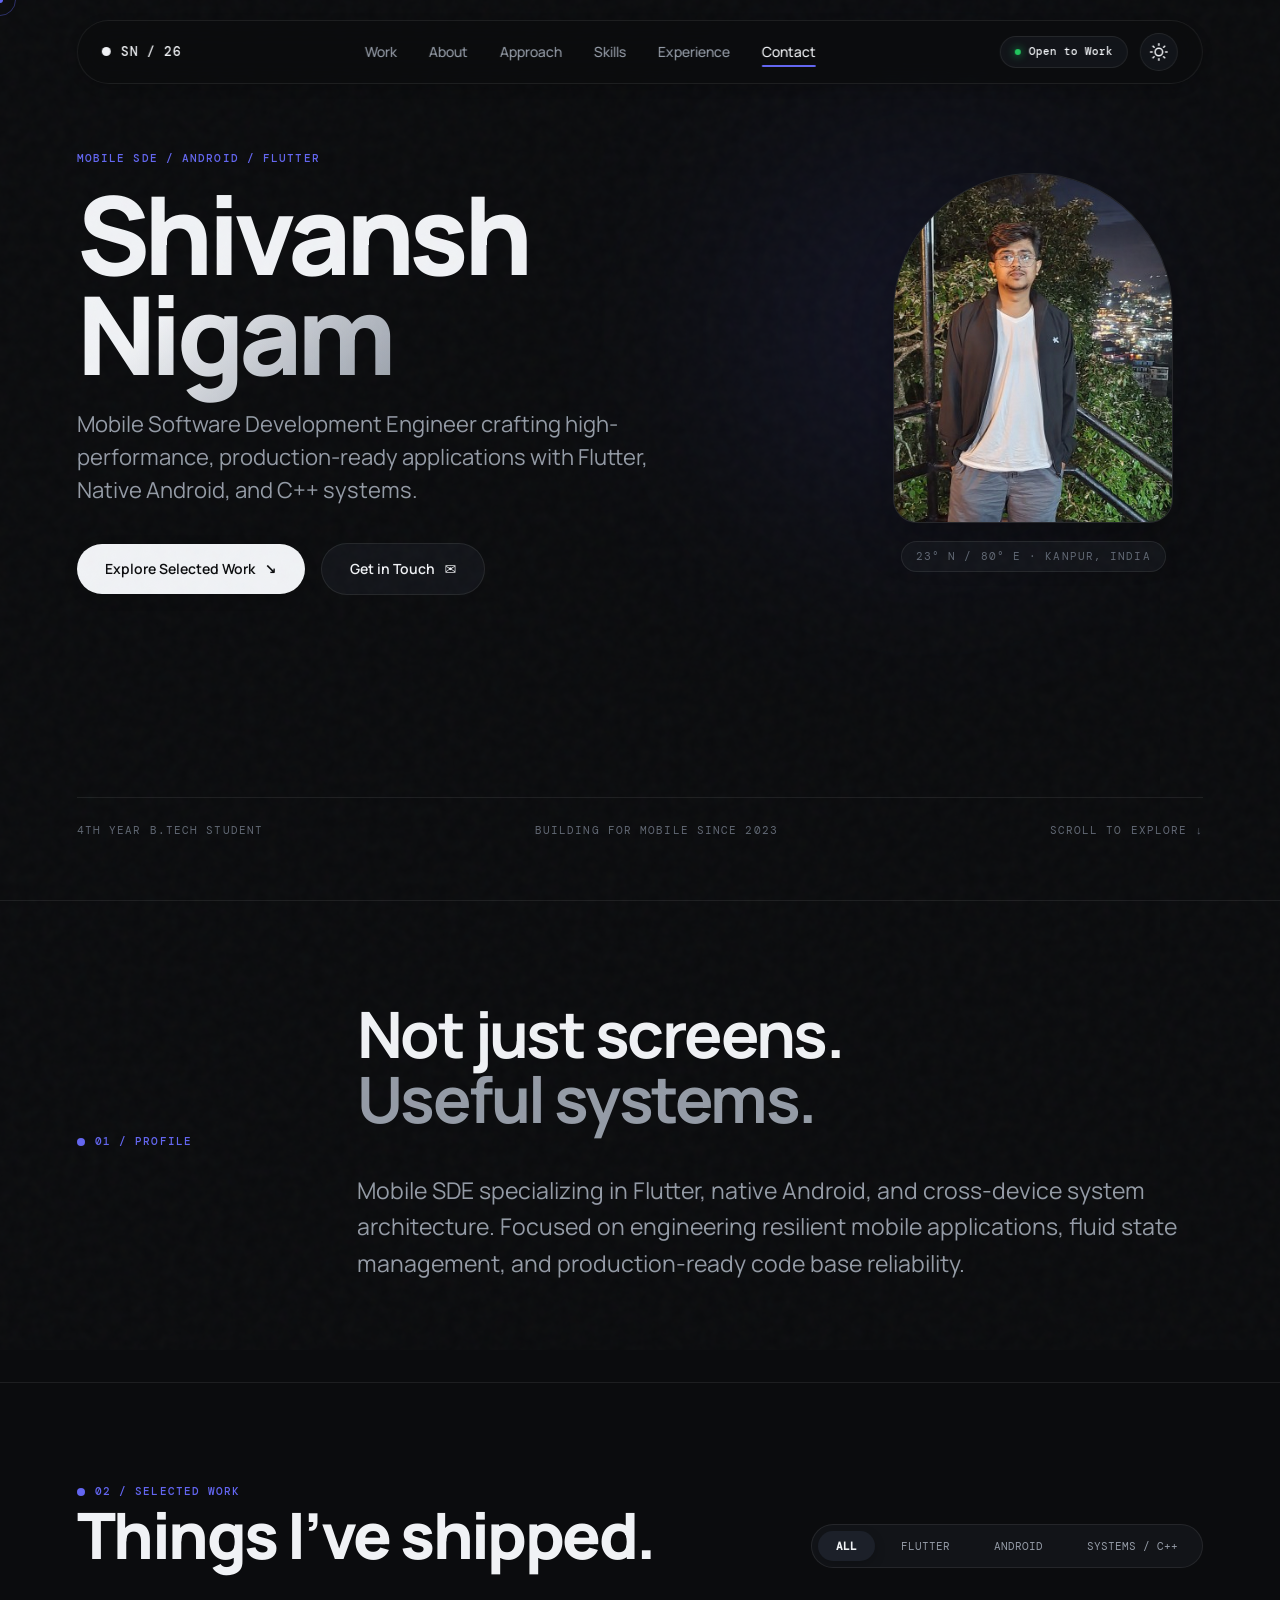
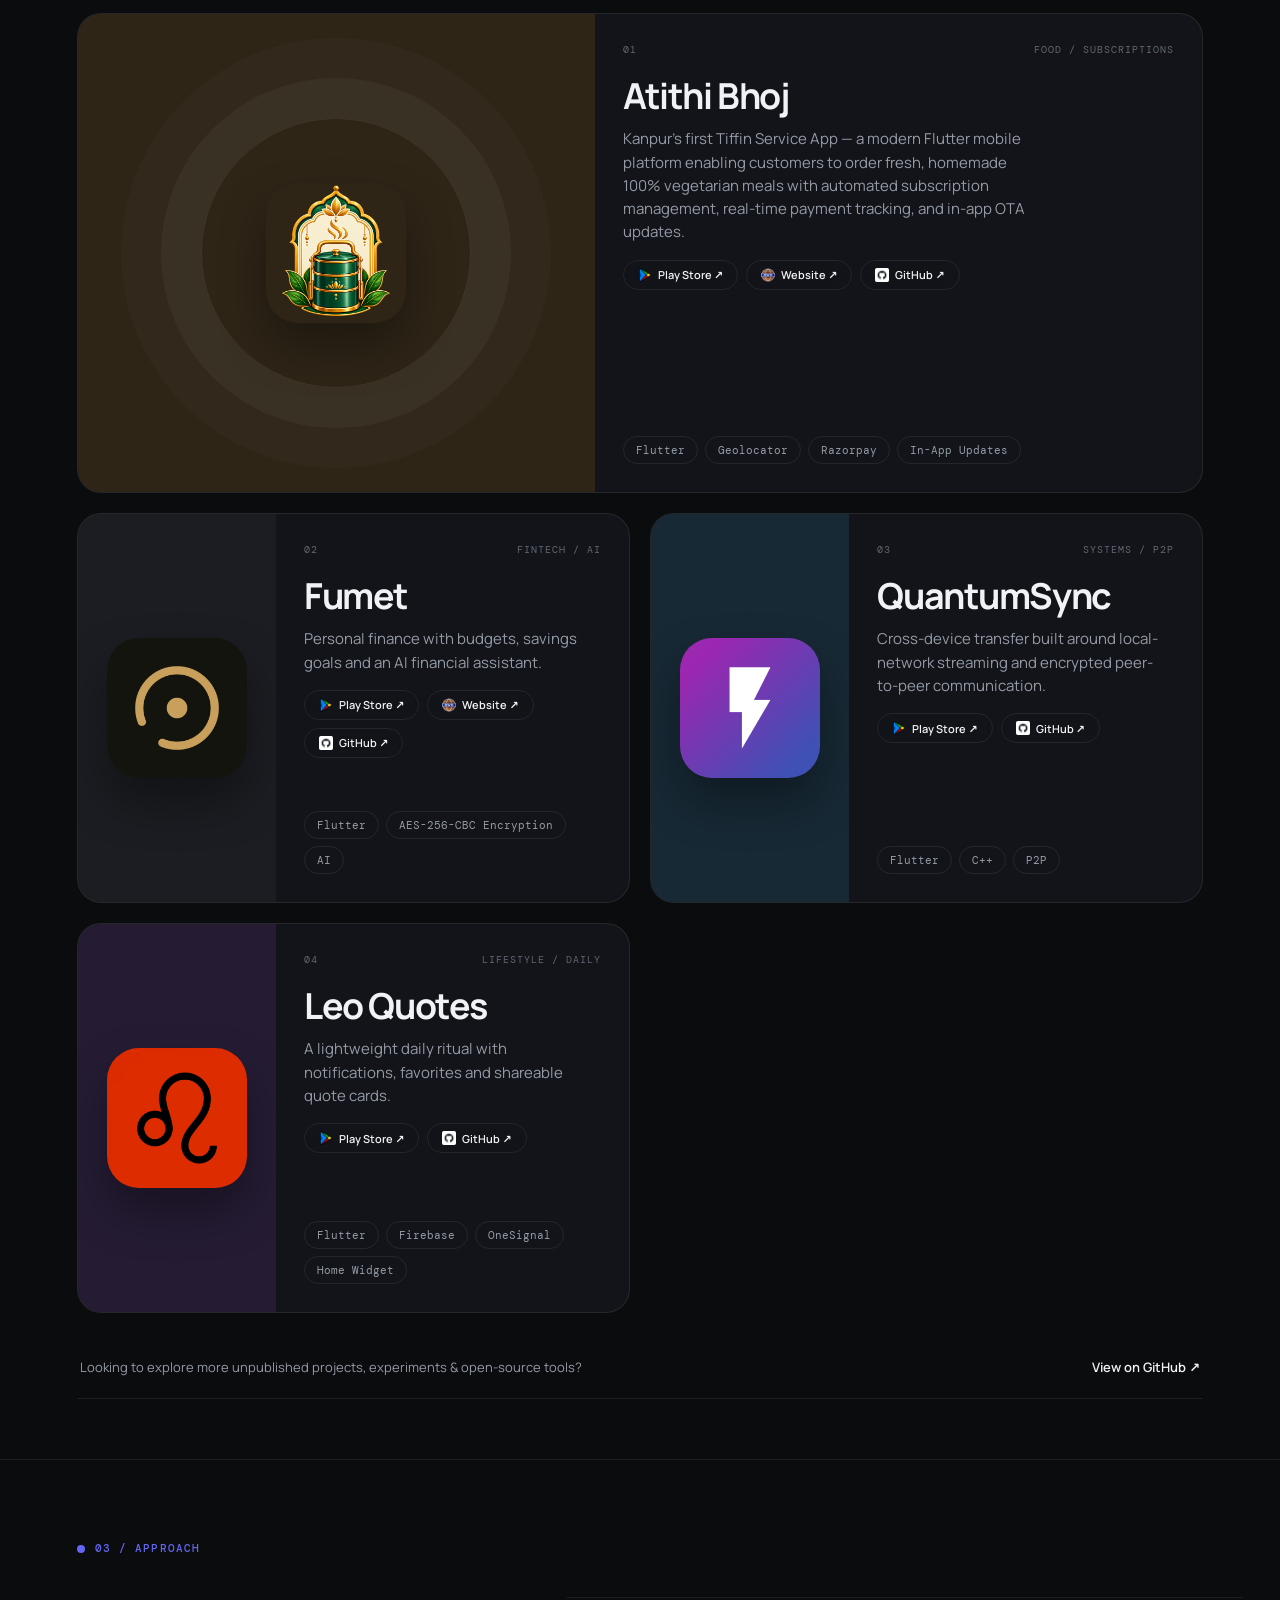
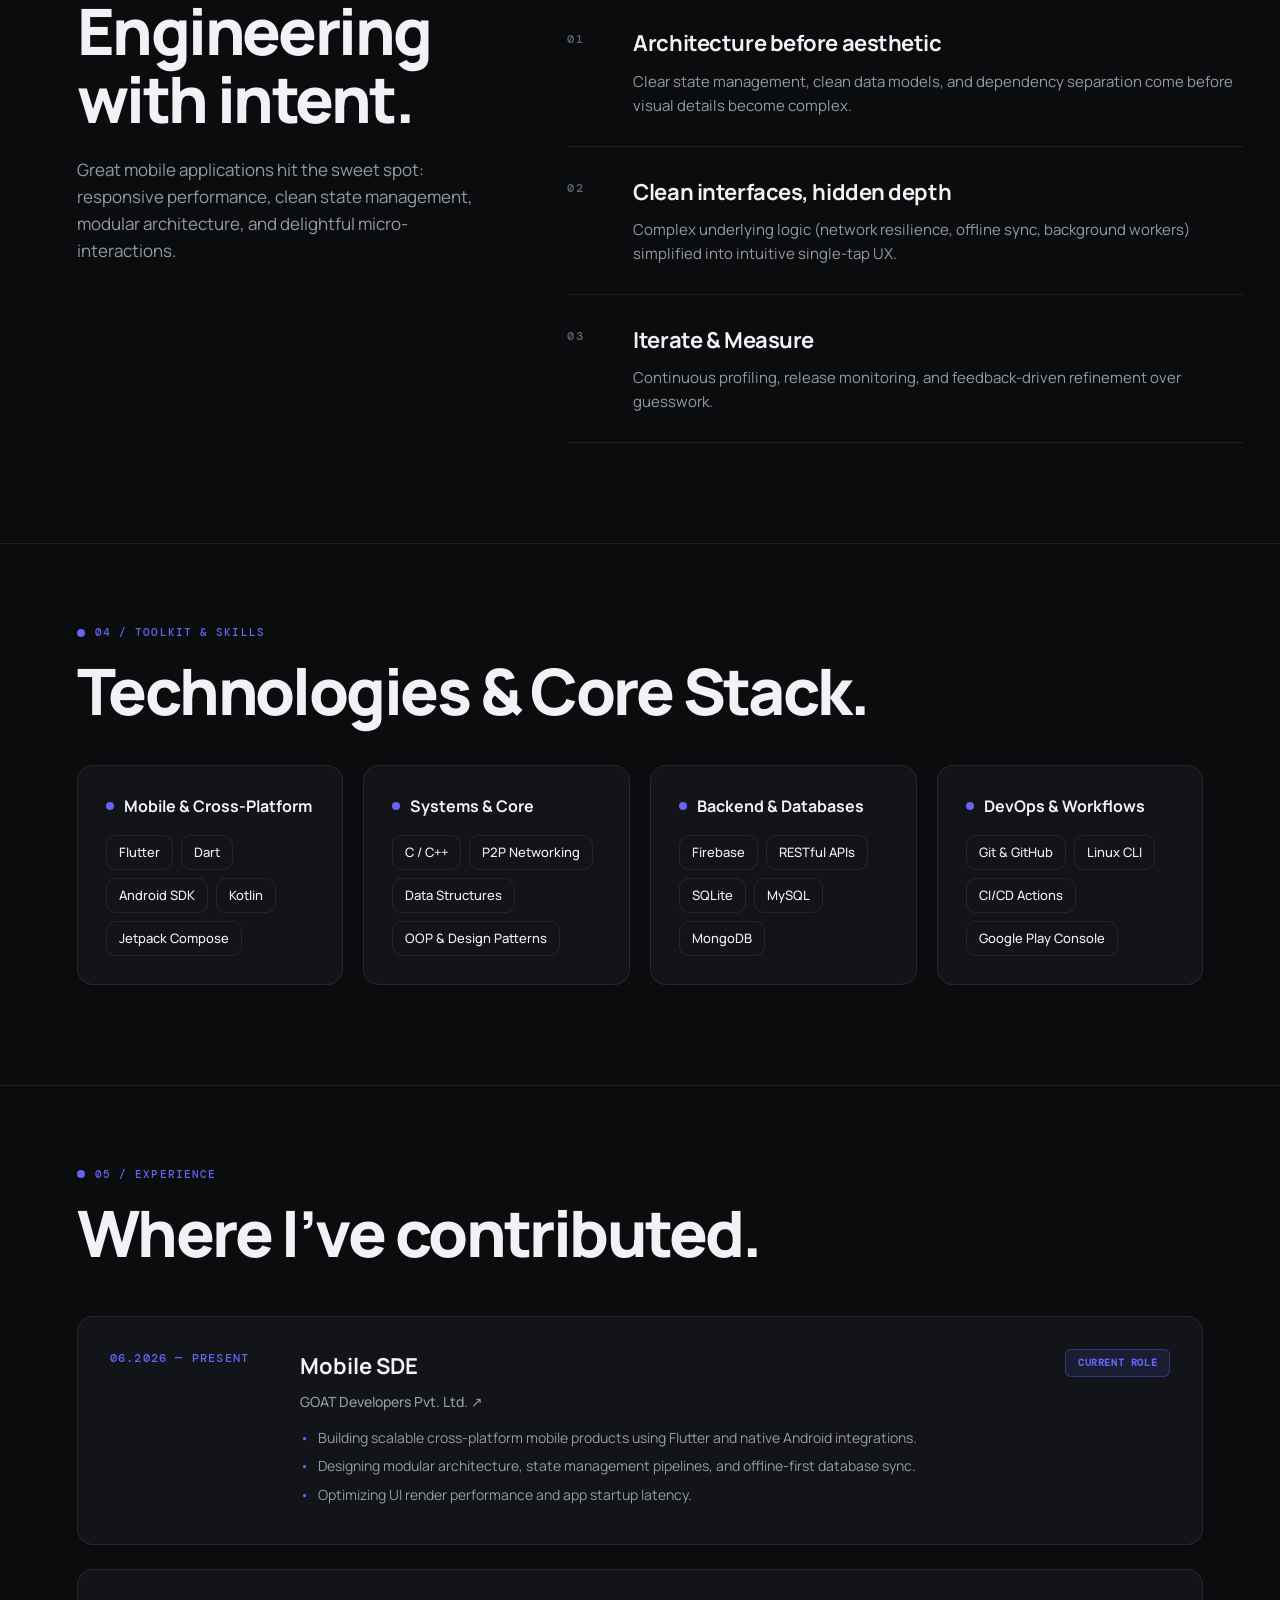
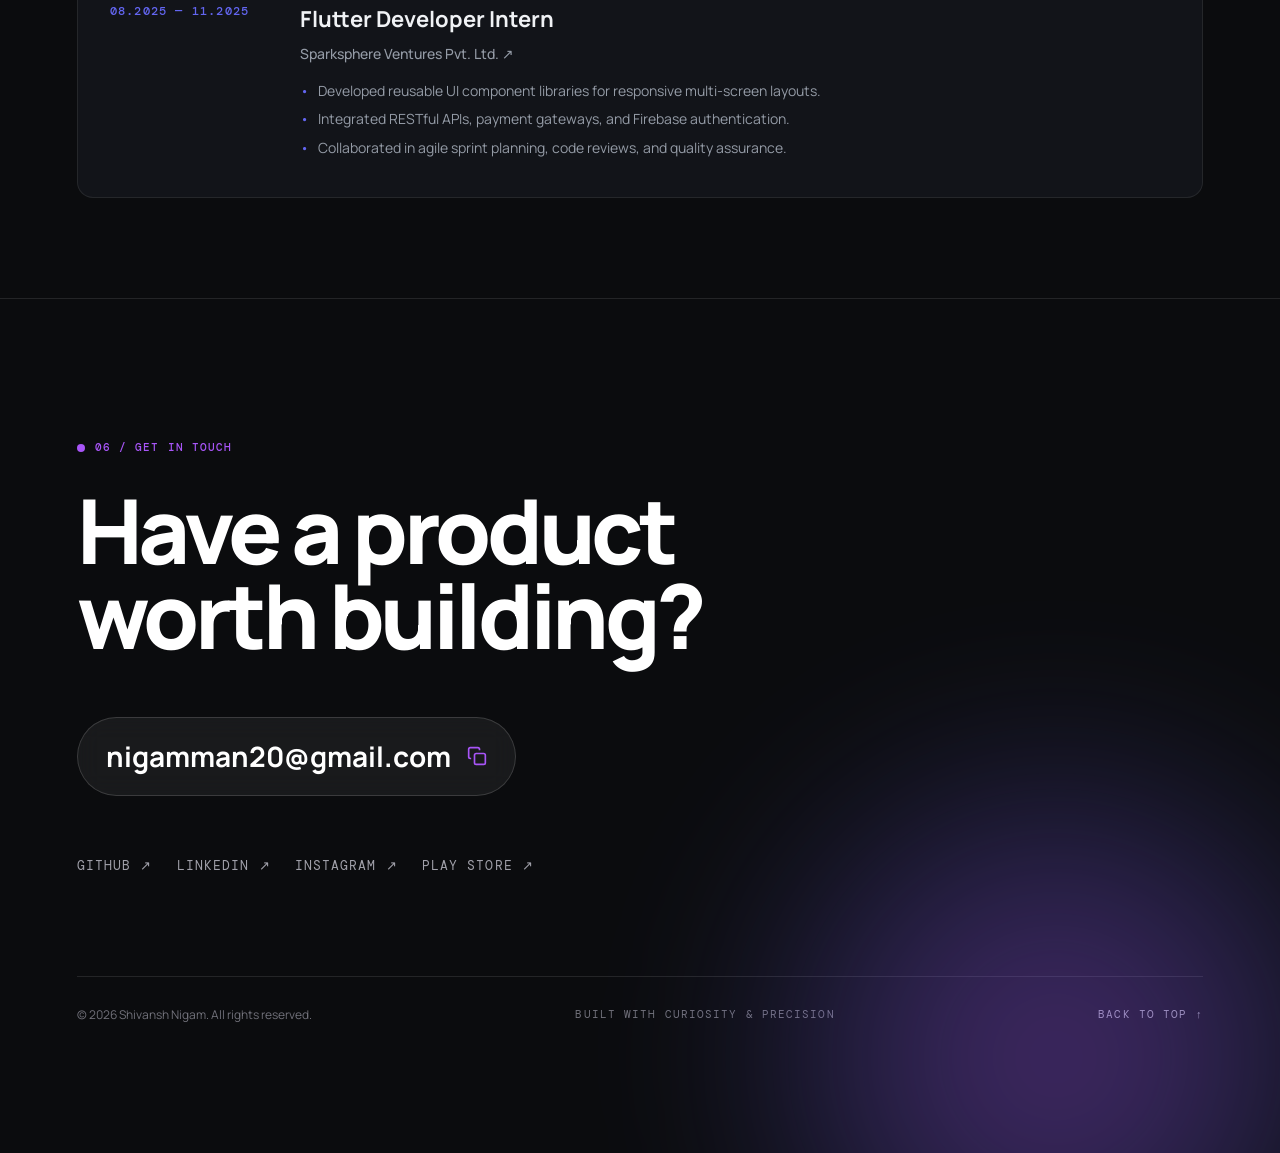
==== index.html @ aae7d338 "Update title format in index.html" ====
<!DOCTYPE html>
<html lang="en" data-theme="dark">

<head>
  <meta charset="utf-8" />
  <meta name="viewport" content="width=device-width, initial-scale=1" />
  <meta name="description"
    content="Shivansh Nigam — Mobile SDE & Android/Flutter Developer building scalable mobile products." />
  <meta name="theme-color" content="#0b0c0e" />
  <title>Shivansh Nigam - Mobile SDE</title>

  <!-- Google Fonts -->
  <link rel="preconnect" href="https://fonts.googleapis.com">
  <link rel="preconnect" href="https://fonts.gstatic.com" crossorigin>
  <link
    href="https://fonts.googleapis.com/css2?family=DM+Mono:wght@400;500&family=Manrope:wght@400;500;600;700;800&display=swap"
    rel="stylesheet">

  <!-- Favicon -->
  <link rel="icon" type="image/png" href="assets/icons/nigamman_icon_512.png" />
  <link rel="apple-touch-icon" href="assets/icons/nigamman_icon_512.png" />

  <link rel="stylesheet" href="styles.css" />
</head>

<body>
  <!-- Ambient background grain & glow -->
  <div class="grain"></div>
  <div class="ambient-glow ambient-hero"></div>

  <!-- Top Scroll Progress -->
  <div class="scroll-line" id="scrollLine"><span></span></div>

  <!-- Header & Navigation -->
  <header class="nav-header">
    <a class="mark" href="#top" aria-label="Shivansh Nigam Home">
      <span class="mark-dot"></span>
      <span>SN / 26</span>
    </a>

    <nav class="desktop-nav" aria-label="Primary Navigation">
      <a href="#work">Work</a>
      <a href="#about">About</a>
      <a href="#approach">Approach</a>
      <a href="#skills">Skills</a>
      <a href="#experience">Experience</a>
      <a href="#contact">Contact</a>
    </nav>

    <div class="nav-actions">
      <a class="availability" href="mailto:nigamman20@gmail.com?subject=Job%20Opportunity%20Inquiry">
        <span class="availability-dot"></span> Open to Work
      </a>

      <!-- Theme Switcher -->
      <button class="theme-toggle" id="themeToggle" aria-label="Toggle dark/light theme" title="Toggle theme">
        <svg class="sun-icon" viewBox="0 0 24 24">
          <circle cx="12" cy="12" r="5"></circle>
          <line x1="12" y1="1" x2="12" y2="3"></line>
          <line x1="12" y1="21" x2="12" y2="23"></line>
          <line x1="4.22" y1="4.22" x2="5.64" y2="5.64"></line>
          <line x1="18.36" y1="18.36" x2="19.78" y2="19.78"></line>
          <line x1="1" y1="12" x2="3" y2="12"></line>
          <line x1="21" y1="12" x2="23" y2="12"></line>
          <line x1="4.22" y1="19.78" x2="5.64" y2="18.36"></line>
          <line x1="18.36" y1="5.64" x2="19.78" y2="4.22"></line>
        </svg>
      </button>

      <!-- Mobile Hamburger Button -->
      <button class="menu-btn" id="menuBtn" aria-label="Toggle navigation menu" aria-expanded="false">
        <span></span>
        <span></span>
      </button>
    </div>
  </header>

  <!-- Mobile Overlay Menu -->
  <div class="mobile-menu" id="mobileMenu">
    <a href="#work">Work</a>
    <a href="#about">About</a>
    <a href="#approach">Approach</a>
    <a href="#skills">Skills</a>
    <a href="#experience">Experience</a>
    <a href="#contact">Contact</a>
  </div>

  <main id="top">
    <!-- Hero Section -->
    <section class="hero section-pad">
      <div class="hero-grid">
        <div class="hero-content reveal">
          <div class="hero-meta mono">MOBILE SDE / ANDROID / FLUTTER</div>
          <div class="hero-title">
            <h1>Shivansh<br><span class="gradient-text">Nigam</span></h1>
          </div>
          <p class="hero-sub">Mobile Software Development Engineer crafting high-performance, production-ready
            applications with Flutter, Native Android, and C++ systems.</p>

          <div class="hero-actions">
            <a href="#work" class="btn btn-primary">
              Explore Selected Work <span>↘</span>
            </a>
            <a href="#contact" class="btn btn-secondary">
              Get in Touch <span>✉</span>
            </a>
          </div>
        </div>

        <div class="hero-portrait-wrapper reveal">
          <div class="portrait-card">
            <img src="assets/profile.jpg" alt="Shivansh Nigam" />
          </div>
          <div class="portrait-location mono">23° N / 80° E · KANPUR, INDIA</div>
        </div>
      </div>

      <div class="hero-footer mono reveal">
        <span>4TH YEAR B.TECH STUDENT</span>
        <span>BUILDING FOR MOBILE SINCE 2023</span>
        <span>SCROLL TO EXPLORE ↓</span>
      </div>
    </section>

    <!-- Profile / About Section -->
    <section class="statement section-pad reveal" id="about">
      <div class="statement-grid">
        <div class="section-label mono">01 / PROFILE</div>
        <div>
          <h2 class="giant-text">Not just screens.<br><span>Useful systems.</span></h2>
          <p class="statement-body">Mobile SDE specializing in Flutter, native Android, and cross-device system
            architecture. Focused on engineering resilient mobile applications, fluid state management, and
            production-ready code base reliability.</p>
        </div>
      </div>
    </section>

    <!-- Selected Work Section -->
    <section class="work section-pad" id="work">
      <div class="section-head reveal">
        <div>
          <div class="section-label mono">02 / SELECTED WORK</div>
          <h2 class="section-title">Things I’ve shipped.</h2>
        </div>

        <!-- Filter Tabs -->
        <div class="filter-tabs" id="filterTabs">
          <button class="filter-btn active" data-filter="all">ALL</button>
          <button class="filter-btn" data-filter="flutter">FLUTTER</button>
          <button class="filter-btn" data-filter="android">ANDROID</button>
          <button class="filter-btn" data-filter="systems">SYSTEMS / C++</button>
        </div>
      </div>

      <div class="work-list">
        <article class="project featured reveal" data-category="flutter">
          <div class="project-visual warm">
            <div class="visual-ring"></div>
            <img src="assets/atithi-bhoj.png" alt="Atithi Bhoj app icon" />
          </div>
          <div class="project-info">
            <div class="project-top mono">
              <span>01</span>
              <span>FOOD / SUBSCRIPTIONS</span>
            </div>
            <h3>Atithi Bhoj</h3>
            <p>Kanpur's first Tiffin Service App — a modern Flutter mobile platform enabling customers to order fresh,
              homemade 100% vegetarian meals with automated subscription management, real-time payment tracking, and
              in-app OTA updates.</p>
            <div class="project-actions">
              <a href="https://play.google.com/store/apps/details?id=com.nigamman.atithibhoj" target="_blank"
                rel="noreferrer" class="project-btn btn-playstore"><img src="assets/icons/playstore (1).png"
                  alt="Play Store" class="btn-icon" /> Play Store ↗</a>
              <a href="https://nigamman.github.io/atithi-bhoj-website/" target="_blank" rel="noreferrer"
                class="project-btn btn-demo"><img src="assets/icons/world-wide-web.png" alt="Website"
                  class="btn-icon btn-icon-web" /> Website ↗</a>
              <a href="https://github.com/nigamman/tiffin_service_app" target="_blank" rel="noreferrer"
                class="project-btn btn-github"><img src="assets/icons/github.png" alt="GitHub"
                  class="btn-icon btn-icon-github" /> GitHub ↗</a>
            </div>
            <div class="tags">
              <span>Flutter</span>
              <span>Geolocator</span>
              <span>Razorpay</span>
              <span>In-App Updates</span>
            </div>
          </div>
        </article>

        <article class="project reveal" data-category="flutter">
          <div class="project-visual dark">
            <img src="assets/fumet.png" alt="Fumet app icon" />
          </div>
          <div class="project-info">
            <div class="project-top mono">
              <span>02</span>
              <span>FINTECH / AI</span>
            </div>
            <h3>Fumet</h3>
            <p>Personal finance with budgets, savings goals and an AI financial assistant.</p>
            <div class="project-actions">
              <a href="https://play.google.com/store/apps/details?id=com.nigamman.fumet" target="_blank"
                rel="noreferrer" class="project-btn btn-playstore"><img src="assets/icons/playstore (1).png"
                  alt="Play Store" class="btn-icon" /> Play Store ↗</a>
              <a href="https://nigamman.github.io/fumet.in/" target="_blank" rel="noreferrer"
                class="project-btn btn-demo"><img src="assets/icons/world-wide-web.png" alt="Website"
                  class="btn-icon btn-icon-web" /> Website ↗</a>
              <a href="https://github.com/nigamman/smart-fintech-app" target="_blank" rel="noreferrer"
                class="project-btn btn-github"><img src="assets/icons/github.png" alt="GitHub"
                  class="btn-icon btn-icon-github" /> GitHub ↗</a>
            </div>
            <div class="tags">
              <span>Flutter</span>
              <span>AES-256-CBC Encryption</span>
              <span>AI</span>
            </div>
          </div>
        </article>

        <article class="project reveal" data-category="systems">
          <div class="project-visual blue">
            <img src="assets/quantumsync.png" alt="QuantumSync app icon" />
          </div>
          <div class="project-info">
            <div class="project-top mono">
              <span>03</span>
              <span>SYSTEMS / P2P</span>
            </div>
            <h3>QuantumSync</h3>
            <p>Cross-device transfer built around local-network streaming and encrypted peer-to-peer communication.</p>
            <div class="project-actions">
              <a href="https://play.google.com/store/apps/details?id=com.nigamman.quantumsync" target="_blank"
                rel="noreferrer" class="project-btn btn-playstore"><img src="assets/icons/playstore (1).png"
                  alt="Play Store" class="btn-icon" /> Play Store ↗</a>
              <a href="https://github.com/nigamman/quantum_sync" target="_blank" rel="noreferrer"
                class="project-btn btn-github"><img src="assets/icons/github.png" alt="GitHub"
                  class="btn-icon btn-icon-github" /> GitHub ↗</a>
            </div>
            <div class="tags">
              <span>Flutter</span>
              <span>C++</span>
              <span>P2P</span>
            </div>
          </div>
        </article>

        <article class="project reveal" data-category="android">
          <div class="project-visual violet">
            <img src="assets/leo-quotes.png" alt="Leo Quotes app icon" />
          </div>
          <div class="project-info">
            <div class="project-top mono">
              <span>04</span>
              <span>LIFESTYLE / DAILY</span>
            </div>
            <h3>Leo Quotes</h3>
            <p>A lightweight daily ritual with notifications, favorites and shareable quote cards.</p>
            <div class="project-actions">
              <a href="https://play.google.com/store/apps/details?id=com.nigamman.leoquotes" target="_blank"
                rel="noreferrer" class="project-btn btn-playstore"><img src="assets/icons/playstore (1).png"
                  alt="Play Store" class="btn-icon" /> Play Store ↗</a>
              <a href="https://github.com/nigamman/app_leo_quotes" target="_blank" rel="noreferrer"
                class="project-btn btn-github"><img src="assets/icons/github.png" alt="GitHub"
                  class="btn-icon btn-icon-github" /> GitHub ↗</a>
            </div>
            <div class="tags">
              <span>Flutter</span>
              <span>Firebase</span>
              <span>OneSignal</span>
              <span>Home Widget</span>
            </div>
          </div>
        </article>
      </div>

      <div class="all-work reveal">
        <span>Looking to explore more unpublished projects, experiments & open-source tools?</span>
        <a href="https://github.com/nigamman" target="_blank" rel="noreferrer">View on GitHub ↗</a>
      </div>
    </section>

    <!-- Approach Section -->
    <section class="approach-section section-pad" id="approach">
      <div class="section-label mono reveal">03 / APPROACH</div>
      <div class="approach-grid">
        <div class="reveal">
          <h2 class="section-title">Engineering<br>with intent.</h2>
          <p style="color: var(--text-muted); margin-top: 24px; font-size: 17px; max-width: 400px;">
            Great mobile applications hit the sweet spot: responsive performance, clean state management, modular
            architecture, and delightful micro-interactions.
          </p>
        </div>

        <div class="principles-list">
          <article class="principle-card reveal">
            <span class="principle-num mono">01</span>
            <div>
              <h3>Architecture before aesthetic</h3>
              <p>Clear state management, clean data models, and dependency separation come before visual details become
                complex.</p>
            </div>
          </article>

          <article class="principle-card reveal">
            <span class="principle-num mono">02</span>
            <div>
              <h3>Clean interfaces, hidden depth</h3>
              <p>Complex underlying logic (network resilience, offline sync, background workers) simplified into
                intuitive single-tap UX.</p>
            </div>
          </article>

          <article class="principle-card reveal">
            <span class="principle-num mono">03</span>
            <div>
              <h3>Iterate & Measure</h3>
              <p>Continuous profiling, release monitoring, and feedback-driven refinement over guesswork.</p>
            </div>
          </article>
        </div>
      </div>
    </section>

    <!-- Toolkit / Skills Section -->
    <section class="stack-section section-pad" id="skills">
      <div class="section-label mono reveal">04 / TOOLKIT & SKILLS</div>
      <h2 class="section-title reveal" style="margin-top: 16px;">Technologies & Core Stack.</h2>

      <div class="toolkit-grid">
        <div class="toolkit-card reveal">
          <h3><span></span> Mobile & Cross-Platform</h3>
          <div class="skill-chips">
            <span class="skill-chip">Flutter</span>
            <span class="skill-chip">Dart</span>
            <span class="skill-chip">Android SDK</span>
            <span class="skill-chip">Kotlin</span>
            <span class="skill-chip">Jetpack Compose</span>
          </div>
        </div>

        <div class="toolkit-card reveal">
          <h3><span></span> Systems & Core</h3>
          <div class="skill-chips">
            <span class="skill-chip">C / C++</span>
            <span class="skill-chip">P2P Networking</span>
            <span class="skill-chip">Data Structures</span>
            <span class="skill-chip">OOP & Design Patterns</span>
          </div>
        </div>

        <div class="toolkit-card reveal">
          <h3><span></span> Backend & Databases</h3>
          <div class="skill-chips">
            <span class="skill-chip">Firebase</span>
            <span class="skill-chip">RESTful APIs</span>
            <span class="skill-chip">SQLite</span>
            <span class="skill-chip">MySQL</span>
            <span class="skill-chip">MongoDB</span>
          </div>
        </div>

        <div class="toolkit-card reveal">
          <h3><span></span> DevOps & Workflows</h3>
          <div class="skill-chips">
            <span class="skill-chip">Git & GitHub</span>
            <span class="skill-chip">Linux CLI</span>
            <span class="skill-chip">CI/CD Actions</span>
            <span class="skill-chip">Google Play Console</span>
          </div>
        </div>
      </div>
    </section>

    <!-- Career Experience Section -->
    <section class="career-section section-pad" id="experience">
      <div class="section-label mono reveal">05 / EXPERIENCE</div>
      <h2 class="section-title reveal" style="margin-top: 16px;">Where I’ve contributed.</h2>

      <div class="timeline">
        <!-- Experience 1 -->
        <div class="timeline-item reveal">
          <div class="timeline-date mono">06.2026 — PRESENT</div>
          <div class="timeline-content">
            <h3>Mobile SDE</h3>
            <div class="timeline-company">
              <a href="https://goatdevelopers.com/" target="_blank" rel="noreferrer">GOAT Developers Pvt. Ltd. ↗</a>
            </div>
            <ul class="timeline-bullets">
              <li>Building scalable cross-platform mobile products using Flutter and native Android integrations.</li>
              <li>Designing modular architecture, state management pipelines, and offline-first database sync.</li>
              <li>Optimizing UI render performance and app startup latency.</li>
            </ul>
          </div>
          <span class="status-badge active">CURRENT ROLE</span>
        </div>

        <!-- Experience 2 -->
        <div class="timeline-item reveal">
          <div class="timeline-date mono">08.2025 — 11.2025</div>
          <div class="timeline-content">
            <h3>Flutter Developer Intern</h3>
            <div class="timeline-company">
              <a href="https://sparksphereventure.com/" target="_blank" rel="noreferrer">Sparksphere Ventures Pvt. Ltd.
                ↗</a>
            </div>
            <ul class="timeline-bullets">
              <li>Developed reusable UI component libraries for responsive multi-screen layouts.</li>
              <li>Integrated RESTful APIs, payment gateways, and Firebase authentication.</li>
              <li>Collaborated in agile sprint planning, code reviews, and quality assurance.</li>
            </ul>
          </div>
        </div>
      </div>
    </section>

    <!-- Contact & Footer Section -->
    <section class="contact-section section-pad" id="contact">
      <div class="contact-aura"></div>
      <div class="contact-inner reveal">
        <div class="section-label mono">06 / GET IN TOUCH</div>
        <h2 class="contact-title">Have a product<br>worth building?</h2>

        <div class="email-copy-box" id="copyEmailContactBtn" title="Click to copy email">
          <span class="email-address">nigamman20@gmail.com</span>
          <svg class="copy-icon" viewBox="0 0 24 24" fill="none" stroke="currentColor" stroke-width="2">
            <rect x="9" y="9" width="13" height="13" rx="2" ry="2"></rect>
            <path d="M5 15H4a2 2 0 0 1-2-2V4a2 2 0 0 1 2-2h9a2 2 0 0 1 2 2v1"></path>
          </svg>
        </div>

        <div class="social-links mono">
          <a href="https://github.com/nigamman" target="_blank" rel="noreferrer" class="social-link">GitHub ↗</a>
          <a href="https://www.linkedin.com/in/shivansh-nigam-0a3658286/" target="_blank" rel="noreferrer"
            class="social-link">LinkedIn ↗</a>
          <a href="https://www.instagram.com/nigamman/" target="_blank" rel="noreferrer" class="social-link">Instagram
            ↗</a>
          <a href="https://play.google.com/store/apps/dev?id=7773127578430372080" target="_blank" rel="noreferrer"
            class="social-link">Play Store ↗</a>
        </div>
      </div>

      <footer class="footer section-pad" style="margin-top: 100px; padding-left: 0; padding-right: 0;">
        <span>© 2026 Shivansh Nigam. All rights reserved.</span>
        <span class="mono">BUILT WITH CURIOSITY & PRECISION</span>
        <a href="#top" class="mono">BACK TO TOP ↑</a>
      </footer>
    </section>
  </main>

  <!-- Toast Notification Container -->
  <div class="toast-container" id="toastContainer"></div>

  <!-- Custom Cursor Elements (Desktop) -->
  <div class="cursor-dot" id="cursorDot"></div>
  <div class="cursor-outline" id="cursorOutline"></div>

  <script src="script.js"></script>
</body>

</html>
---- styles.css ----
/* Modern CSS Design System - Shivansh Nigam Portfolio */

:root {
  /* Dark Theme (Default) */
  --bg-color: #0b0c0e;
  --bg-secondary: #121418;
  --bg-card: rgba(22, 25, 31, 0.7);
  --bg-card-hover: rgba(30, 35, 45, 0.8);
  --text-main: #f0f2f5;
  --text-muted: #949ba6;
  --text-dim: #606773;
  --border-color: rgba(255, 255, 255, 0.08);
  --border-hover: rgba(255, 255, 255, 0.2);
  --accent-color: #6366f1;
  --accent-glow: rgba(99, 102, 241, 0.25);
  --acid-color: #c9ff4a;
  --acid-glow: rgba(201, 255, 74, 0.15);
  --violet-color: #a855f7;
  --blue-color: #38bdf8;
  --green-color: #22c55e;
  --nav-bg: rgba(11, 12, 14, 0.75);
  --radius-lg: 24px;
  --radius-md: 16px;
  --radius-sm: 10px;
  --shadow-sm: 0 4px 12px rgba(0, 0, 0, 0.2);
  --shadow-lg: 0 20px 40px rgba(0, 0, 0, 0.4);
  --font-sans: 'Manrope', system-ui, -apple-system, sans-serif;
  --font-mono: 'DM Mono', monospace;
  --transition-fast: 0.2s cubic-bezier(0.4, 0, 0.2, 1);
  --transition-smooth: 0.4s cubic-bezier(0.16, 1, 0.3, 1);
}

[data-theme="light"] {
  --bg-color: #f6f5f0;
  --bg-secondary: #eae8e1;
  --bg-card: rgba(255, 255, 255, 0.75);
  --bg-card-hover: rgba(255, 255, 255, 0.95);
  --text-main: #141619;
  --text-muted: #5a606b;
  --text-dim: #8b929e;
  --border-color: rgba(20, 22, 25, 0.1);
  --border-hover: rgba(20, 22, 25, 0.25);
  --accent-color: #4f46e5;
  --accent-glow: rgba(79, 70, 229, 0.15);
  --acid-color: #10b981;
  --acid-glow: rgba(16, 185, 129, 0.15);
  --nav-bg: rgba(246, 245, 240, 0.85);
  --shadow-sm: 0 4px 12px rgba(0, 0, 0, 0.05);
  --shadow-lg: 0 20px 40px rgba(0, 0, 0, 0.08);
}

/* Reset & Base Styles */
*, *::before, *::after {
  box-sizing: border-box;
  margin: 0;
  padding: 0;
}

html {
  scroll-behavior: smooth;
  scroll-padding-top: 100px;
}

body {
  background-color: var(--bg-color);
  color: var(--text-main);
  font-family: var(--font-sans);
  line-height: 1.6;
  overflow-x: hidden;
  transition: background-color var(--transition-smooth), color var(--transition-smooth);
}

/* Custom Selection */
::selection {
  background: var(--accent-color);
  color: #ffffff;
}

/* Noise & Ambient Background */
.grain {
  position: fixed;
  inset: -50%;
  pointer-events: none;
  z-index: 99;
  opacity: 0.03;
  background-image: url("data:image/svg+xml,%3Csvg viewBox='0 0 200 200' xmlns='http://www.w3.org/2000/svg'%3E%3Cfilter id='n'%3E%3CfeTurbulence type='fractalNoise' baseFrequency='0.8' numOctaves='3' stitchTiles='stitch'/%3E%3C/filter%3E%3Crect width='100%25' height='100%25' filter='url(%23n)'/%3E%3C/svg%3E");
  animation: grain 0.3s steps(2) infinite;
}

@keyframes grain {
  0% { transform: translate(0, 0); }
  50% { transform: translate(-1%, 1%); }
  100% { transform: translate(1%, -1%); }
}

.ambient-glow {
  position: absolute;
  border-radius: 50%;
  filter: blur(100px);
  pointer-events: none;
  z-index: -1;
}

.ambient-hero {
  top: 5vh;
  right: 5vw;
  width: 45vw;
  height: 45vw;
  max-width: 600px;
  max-height: 600px;
  background: radial-gradient(circle, var(--accent-glow) 0%, rgba(0,0,0,0) 70%);
  opacity: 0.6;
}

/* Top Progress Line */
.scroll-line {
  position: fixed;
  top: 0;
  left: 0;
  width: 100%;
  height: 3px;
  z-index: 1000;
  background: transparent;
}

.scroll-line span {
  display: block;
  height: 100%;
  width: 0%;
  background: linear-gradient(90deg, var(--accent-color), var(--acid-color));
  transition: width 0.1s linear;
}

/* Typography Utilities */
.mono {
  font-family: var(--font-mono);
  font-size: 11px;
  letter-spacing: 0.1em;
  text-transform: uppercase;
}

.section-pad {
  padding-left: clamp(20px, 6vw, 100px);
  padding-right: clamp(20px, 6vw, 100px);
}

.section-label {
  color: var(--accent-color);
  font-weight: 500;
  display: flex;
  align-items: center;
  gap: 10px;
}

.section-label::before {
  content: "";
  display: inline-block;
  width: 8px;
  height: 8px;
  border-radius: 50%;
  background-color: var(--accent-color);
}

/* Header & Glass Navigation */
.nav-header {
  position: fixed;
  top: 20px;
  left: 50%;
  transform: translateX(-50%);
  width: calc(100% - clamp(40px, 12vw, 200px));
  max-width: 1200px;
  height: 64px;
  z-index: 500;
  display: flex;
  align-items: center;
  justify-content: space-between;
  padding: 0 24px;
  background: var(--nav-bg);
  backdrop-filter: blur(16px);
  -webkit-backdrop-filter: blur(16px);
  border: 1px solid var(--border-color);
  border-radius: 999px;
  box-shadow: var(--shadow-sm);
  transition: all var(--transition-smooth);
}

.mark {
  display: flex;
  align-items: center;
  gap: 10px;
  text-decoration: none;
  color: var(--text-main);
  font-family: var(--font-mono);
  font-weight: 500;
  font-size: 13px;
  letter-spacing: 0.05em;
}

.mark-dot {
  width: 9px;
  height: 9px;
  border-radius: 50%;
  background-color: var(--text-main);
  display: inline-block;
}

.desktop-nav {
  display: flex;
  align-items: center;
  gap: 32px;
}

.desktop-nav a {
  color: var(--text-muted);
  text-decoration: none;
  font-size: 14px;
  font-weight: 500;
  transition: color var(--transition-fast);
  position: relative;
}

.desktop-nav a:hover,
.desktop-nav a.active {
  color: var(--text-main);
}

.desktop-nav a::after {
  content: "";
  position: absolute;
  bottom: -4px;
  left: 0;
  width: 0;
  height: 2px;
  background: var(--accent-color);
  transition: width var(--transition-fast);
  border-radius: 2px;
}

.desktop-nav a:hover::after,
.desktop-nav a.active::after {
  width: 100%;
}

.nav-actions {
  display: flex;
  align-items: center;
  gap: 12px;
}

.availability {
  display: flex;
  align-items: center;
  gap: 8px;
  padding: 6px 14px;
  background: var(--bg-card);
  border: 1px solid var(--border-color);
  border-radius: 999px;
  color: var(--text-main);
  font-family: var(--font-mono);
  font-size: 11px;
  font-weight: 500;
  text-decoration: none;
  transition: all var(--transition-fast);
}

.availability:hover {
  border-color: var(--border-hover);
  background: var(--bg-card-hover);
}

.availability-dot {
  width: 6px;
  height: 6px;
  border-radius: 50%;
  background-color: #22c55e;
  box-shadow: 0 0 8px #22c55e;
  animation: pulse-dot 2s infinite;
}

@keyframes pulse-dot {
  0% { transform: scale(0.95); box-shadow: 0 0 0 0 rgba(34, 197, 94, 0.5); }
  70% { transform: scale(1); box-shadow: 0 0 0 6px rgba(34, 197, 94, 0); }
  100% { transform: scale(0.95); box-shadow: 0 0 0 0 rgba(34, 197, 94, 0); }
}

.theme-toggle {
  background: var(--bg-card);
  border: 1px solid var(--border-color);
  color: var(--text-main);
  width: 38px;
  height: 38px;
  border-radius: 50%;
  display: flex;
  align-items: center;
  justify-content: center;
  cursor: pointer;
  transition: all var(--transition-fast);
}

.theme-toggle:hover {
  background: var(--bg-card-hover);
  border-color: var(--border-hover);
  transform: rotate(15deg);
}

.theme-toggle svg {
  width: 18px;
  height: 18px;
  fill: none;
  stroke: currentColor;
  stroke-width: 2;
  stroke-linecap: round;
  stroke-linejoin: round;
}

/* Mobile Hamburger Button */
.menu-btn {
  display: none;
  background: var(--bg-card);
  border: 1px solid var(--border-color);
  width: 40px;
  height: 40px;
  border-radius: 50%;
  flex-direction: column;
  align-items: center;
  justify-content: center;
  gap: 5px;
  cursor: pointer;
}

.menu-btn span {
  display: block;
  width: 18px;
  height: 2px;
  background-color: var(--text-main);
  transition: transform 0.3s ease, opacity 0.3s ease;
}

.menu-btn.active span:nth-child(1) {
  transform: translateY(3.5px) rotate(45deg);
}

.menu-btn.active span:nth-child(2) {
  transform: translateY(-3.5px) rotate(-45deg);
}

/* Mobile Overlay Menu */
.mobile-menu {
  position: fixed;
  top: 96px;
  left: 20px;
  right: 20px;
  z-index: 490;
  background: var(--bg-secondary);
  border: 1px solid var(--border-color);
  border-radius: var(--radius-lg);
  padding: 30px 24px;
  display: flex;
  flex-direction: column;
  gap: 20px;
  transform: translateY(-20px) scale(0.95);
  opacity: 0;
  pointer-events: none;
  transition: all 0.3s cubic-bezier(0.16, 1, 0.3, 1);
  box-shadow: var(--shadow-lg);
}

.mobile-menu.open {
  transform: translateY(0) scale(1);
  opacity: 1;
  pointer-events: auto;
}

.mobile-menu a {
  color: var(--text-main);
  text-decoration: none;
  font-size: 22px;
  font-weight: 600;
  padding: 8px 0;
  border-bottom: 1px solid var(--border-color);
}

/* Hero Section */
.hero {
  min-height: 100vh;
  padding-top: 150px;
  padding-bottom: 60px;
  display: flex;
  flex-direction: column;
  justify-content: space-between;
  position: relative;
}

.hero-grid {
  display: grid;
  grid-template-columns: 1fr 340px;
  gap: 60px;
  align-items: center;
  width: 100%;
  max-width: 1280px;
  margin: 0 auto;
}

.hero-content {
  display: flex;
  flex-direction: column;
}

.hero-meta {
  color: var(--accent-color);
  margin-bottom: 16px;
  font-weight: 500;
}

.hero-title h1 {
  font-size: clamp(52px, 8.5vw, 110px);
  line-height: 0.92;
  font-weight: 800;
  letter-spacing: -0.05em;
  margin-bottom: 24px;
  color: var(--text-main);
}

.hero-title h1 span.gradient-text {
  background: linear-gradient(135deg, var(--text-main) 30%, var(--text-muted));
  -webkit-background-clip: text;
  background-clip: text;
  -webkit-text-fill-color: transparent;
}

.hero-sub {
  font-size: clamp(18px, 2.2vw, 22px);
  color: var(--text-muted);
  max-width: 600px;
  line-height: 1.5;
  margin-bottom: 36px;
  font-weight: 400;
}

.hero-actions {
  display: flex;
  align-items: center;
  gap: 16px;
  flex-wrap: wrap;
}

/* Button Component */
.btn {
  display: inline-flex;
  align-items: center;
  justify-content: center;
  gap: 10px;
  padding: 14px 28px;
  border-radius: 999px;
  font-size: 14px;
  font-weight: 600;
  text-decoration: none;
  cursor: pointer;
  transition: all var(--transition-fast);
  border: none;
}

.btn-primary {
  background: var(--text-main);
  color: var(--bg-color);
  box-shadow: 0 4px 14px rgba(0, 0, 0, 0.15);
}

.btn-primary:hover {
  transform: translateY(-2px);
  box-shadow: 0 8px 20px rgba(0, 0, 0, 0.25);
  opacity: 0.95;
}

.btn-secondary {
  background: var(--bg-card);
  color: var(--text-main);
  border: 1px solid var(--border-color);
}

.btn-secondary:hover {
  background: var(--bg-card-hover);
  border-color: var(--border-hover);
  transform: translateY(-2px);
}

/* Hero Portrait Frame */
.hero-portrait-wrapper {
  position: relative;
  width: 100%;
  display: flex;
  flex-direction: column;
  align-items: center;
}

.portrait-card {
  position: relative;
  width: 100%;
  max-width: 280px;
  aspect-ratio: 1 / 1.25;
  border-radius: 140px 140px 24px 24px;
  overflow: hidden;
  border: 1px solid var(--border-color);
  background: var(--bg-secondary);
  box-shadow: 0 20px 40px rgba(0, 0, 0, 0.25);
  transition: transform var(--transition-smooth), box-shadow var(--transition-smooth);
}

.portrait-card:hover {
  transform: translateY(-6px);
  box-shadow: 0 28px 56px rgba(0, 0, 0, 0.35);
}

.portrait-card img {
  width: 100%;
  height: 100%;
  object-fit: cover;
  object-position: center;
  filter: contrast(1.05) saturation(1.1);
  transition: transform var(--transition-smooth);
}

.portrait-card:hover img {
  transform: scale(1.03);
}

.portrait-location {
  margin-top: 18px;
  text-align: center;
  color: var(--text-dim);
  font-size: 11px;
  padding: 6px 14px;
  background: var(--bg-card);
  border: 1px solid var(--border-color);
  border-radius: 999px;
  backdrop-filter: blur(10px);
}

/* Hero Footer */
.hero-footer {
  width: 100%;
  max-width: 1280px;
  margin: 60px auto 0;
  padding-top: 24px;
  border-top: 1px solid var(--border-color);
  display: flex;
  align-items: center;
  justify-content: space-between;
  color: var(--text-dim);
}

/* Statement Section */
.statement {
  padding-top: 100px;
  padding-bottom: 100px;
  border-top: 1px solid var(--border-color);
}

.statement-grid {
  display: grid;
  grid-template-columns: 240px 1fr;
  gap: 40px;
}

.giant-text {
  font-size: clamp(38px, 5vw, 84px);
  line-height: 1.02;
  font-weight: 700;
  letter-spacing: -0.04em;
  margin-bottom: 40px;
  color: var(--text-main);
}

.giant-text span {
  color: var(--text-muted);
}

.statement-body {
  font-size: clamp(18px, 1.8vw, 24px);
  line-height: 1.6;
  color: var(--text-muted);
}

/* Work Cards Section */
.work {
  padding-top: 100px;
  padding-bottom: 60px;
  border-top: 1px solid var(--border-color);
}

.section-head {
  display: flex;
  align-items: flex-end;
  justify-content: space-between;
  margin-bottom: 45px;
  flex-wrap: wrap;
  gap: 20px;
}

.section-title {
  font-size: clamp(36px, 5vw, 64px);
  font-weight: 800;
  letter-spacing: -0.04em;
  color: var(--text-main);
  line-height: 1.05;
}

/* Category Filter Tabs */
.filter-tabs {
  display: flex;
  align-items: center;
  gap: 8px;
  background: var(--bg-secondary);
  padding: 6px;
  border-radius: 999px;
  border: 1px solid var(--border-color);
  overflow-x: auto;
}

.filter-btn {
  background: transparent;
  border: none;
  color: var(--text-muted);
  padding: 8px 18px;
  border-radius: 999px;
  font-family: var(--font-mono);
  font-size: 11px;
  cursor: pointer;
  transition: all var(--transition-fast);
  white-space: nowrap;
}

.filter-btn:hover {
  color: var(--text-main);
}

.filter-btn.active {
  background: var(--bg-card-hover);
  color: var(--text-main);
  box-shadow: var(--shadow-sm);
  font-weight: 600;
}

.work-list {
  display: grid;
  grid-template-columns: repeat(2, 1fr);
  gap: 20px;
}

.project {
  display: grid;
  grid-template-columns: 36% 64%;
  min-height: 390px;
  text-decoration: none;
  color: inherit;
  border: 1px solid var(--border-color);
  border-radius: var(--radius-lg);
  overflow: hidden;
  background: var(--bg-card);
  transition: transform 0.5s cubic-bezier(.2,.7,.2,1), box-shadow 0.5s, border-color 0.3s;
  position: relative;
}

.project.featured {
  grid-column: 1 / -1;
  grid-template-columns: 46% 54%;
  min-height: 480px;
}

.project:hover {
  transform: translateY(-6px);
  box-shadow: 0 24px 60px rgba(0, 0, 0, 0.25);
  border-color: var(--border-hover);
}

.project-visual {
  display: flex;
  align-items: center;
  justify-content: center;
  position: relative;
  overflow: hidden;
  min-height: 100%;
  background: var(--bg-secondary);
}

.project-visual img {
  width: 140px;
  height: 140px;
  object-fit: cover;
  border-radius: 32px;
  box-shadow: 0 24px 45px rgba(0, 0, 0, 0.35);
  position: relative;
  z-index: 2;
  transition: transform 0.5s;
}

.project:hover .project-visual img {
  transform: scale(1.07) rotate(-2deg);
}

.project-visual.warm { background: rgba(245, 158, 11, 0.12); }
.project-visual.dark { background: rgba(255, 255, 255, 0.04); }
.project-visual.blue { background: rgba(56, 189, 248, 0.12); }
.project-visual.violet { background: rgba(168, 85, 247, 0.12); }

[data-theme="light"] .project-visual.warm { background: #e8dfca; }
[data-theme="light"] .project-visual.dark { background: #e2e8f0; }
[data-theme="light"] .project-visual.blue { background: #dcebf4; }
[data-theme="light"] .project-visual.violet { background: #e6e1ed; }

.visual-ring {
  position: absolute;
  width: 270px;
  height: 270px;
  border: 1px solid var(--border-color);
  border-radius: 50%;
  box-shadow: 0 0 0 40px rgba(255, 255, 255, 0.04), 0 0 0 80px rgba(255, 255, 255, 0.02);
}

.project-info {
  padding: 28px;
  position: relative;
  display: flex;
  flex-direction: column;
}

.project-top {
  display: flex;
  justify-content: space-between;
  color: var(--text-dim);
  font-size: 10px;
}

.project-info h3 {
  font-size: clamp(26px, 2.8vw, 42px);
  letter-spacing: -0.04em;
  line-height: 1.1;
  margin: 18px 0 12px;
  color: var(--text-main);
  font-weight: 700;
  overflow-wrap: break-word;
  word-break: break-word;
}

.project-info p {
  color: var(--text-muted);
  line-height: 1.55;
  max-width: 420px;
  margin: 0;
  font-size: 15px;
}

.tags {
  display: flex;
  flex-wrap: wrap;
  gap: 7px;
  margin-top: auto;
  padding-top: 28px;
}

.tags span {
  border: 1px solid var(--border-color);
  border-radius: 999px;
  padding: 6px 12px;
  font: 11px var(--font-mono);
  color: var(--text-muted);
  background: transparent;
}

.project-actions {
  display: flex;
  align-items: center;
  flex-wrap: wrap;
  gap: 8px;
  margin-top: 16px;
  margin-bottom: 14px;
}

.project-btn {
  display: inline-flex;
  align-items: center;
  gap: 6px;
  padding: 7px 14px;
  border-radius: 999px;
  font-family: var(--font-sans);
  font-size: 11px;
  font-weight: 600;
  text-decoration: none;
  white-space: nowrap;
  flex-shrink: 0;
  line-height: 1.2;
  transition: all var(--transition-fast);
  cursor: pointer;
}

.btn-icon {
  width: 14px;
  height: 14px;
  object-fit: contain;
  display: inline-block;
  vertical-align: middle;
  transition: filter var(--transition-fast);
}

[data-theme="dark"] .btn-icon-github,
[data-theme="dark"] .btn-icon-web {
  filter: invert(1);
}

/* Unified Pill Action Buttons */
.project-btn {
  background: transparent;
  color: var(--text-main);
  border: 1px solid var(--border-color);
  backdrop-filter: blur(8px);
}

.project-btn.btn-playstore:hover {
  background: rgba(34, 197, 94, 0.12);
  color: #22c55e;
  border-color: rgba(34, 197, 94, 0.4);
  transform: translateY(-2px);
  box-shadow: 0 4px 14px rgba(34, 197, 94, 0.2);
}

.project-btn.btn-demo:hover {
  background: var(--accent-glow);
  color: var(--accent-color);
  border-color: var(--accent-color);
  transform: translateY(-2px);
  box-shadow: 0 4px 14px var(--accent-glow);
}

.project-btn.btn-github:hover {
  background: var(--bg-card-hover);
  color: var(--text-main);
  border-color: var(--border-hover);
  transform: translateY(-2px);
  box-shadow: 0 4px 14px rgba(0, 0, 0, 0.15);
}

.all-work {
  display: flex;
  justify-content: space-between;
  align-items: center;
  border-bottom: 1px solid var(--border-color);
  padding: 20px 3px;
  font-size: 13px;
  color: var(--text-muted);
  margin-top: 24px;
}

.all-work a {
  color: var(--text-main);
  text-decoration: none;
  font-weight: 600;
}

.all-work a:hover {
  text-decoration: underline;
}

/* Approach Section */
.approach-section {
  padding-top: 80px;
  padding-bottom: 100px;
  border-top: 1px solid var(--border-color);
}

.approach-grid {
  display: grid;
  grid-template-columns: 40% 60%;
  gap: 40px;
  margin-top: 40px;
}

.principles-list {
  display: flex;
  flex-direction: column;
  border-top: 1px solid var(--border-color);
}

.principle-card {
  padding: 28px 0;
  border-bottom: 1px solid var(--border-color);
  display: grid;
  grid-template-columns: 50px 1fr;
  gap: 16px;
  align-items: start;
}

.principle-num {
  color: var(--text-dim);
  font-weight: 500;
  font-size: 12px;
  padding-top: 4px;
}

.principle-card h3 {
  font-size: 22px;
  font-weight: 700;
  margin-bottom: 8px;
  color: var(--text-main);
  letter-spacing: -0.02em;
}

.principle-card p {
  color: var(--text-muted);
  font-size: 15px;
  line-height: 1.6;
}

/* Interactive Toolkit Grid */
.stack-section {
  padding-top: 80px;
  padding-bottom: 100px;
  border-top: 1px solid var(--border-color);
}

.toolkit-grid {
  display: grid;
  grid-template-columns: repeat(auto-fit, minmax(260px, 1fr));
  gap: 20px;
  margin-top: 40px;
}

.toolkit-card {
  background: var(--bg-card);
  border: 1px solid var(--border-color);
  border-radius: var(--radius-md);
  padding: 28px;
  transition: all var(--transition-fast);
}

.toolkit-card:hover {
  border-color: var(--border-hover);
  background: var(--bg-card-hover);
  transform: translateY(-4px);
}

.toolkit-card h3 {
  font-size: 16px;
  font-weight: 700;
  color: var(--text-main);
  margin-bottom: 16px;
  display: flex;
  align-items: center;
  gap: 10px;
}

.toolkit-card h3 span {
  width: 8px;
  height: 8px;
  border-radius: 50%;
  background: var(--accent-color);
}

.skill-chips {
  display: flex;
  flex-wrap: wrap;
  gap: 8px;
}

.skill-chip {
  padding: 6px 12px;
  background: transparent;
  border: 1px solid var(--border-color);
  border-radius: var(--radius-sm);
  font-size: 13px;
  color: var(--text-main);
  font-weight: 500;
}

/* Career Timeline */
.career-section {
  padding-top: 80px;
  padding-bottom: 100px;
  border-top: 1px solid var(--border-color);
}

.timeline {
  margin-top: 50px;
  display: flex;
  flex-direction: column;
  gap: 24px;
}

.timeline-item {
  background: var(--bg-card);
  border: 1px solid var(--border-color);
  border-radius: var(--radius-md);
  padding: 32px;
  display: grid;
  grid-template-columns: 160px 1fr auto;
  gap: 30px;
  align-items: start;
  transition: all var(--transition-fast);
}

.timeline-item:hover {
  border-color: var(--border-hover);
  background: var(--bg-card-hover);
}

.timeline-date {
  color: var(--accent-color);
  font-size: 12px;
  font-weight: 500;
}

.timeline-content h3 {
  font-size: 22px;
  font-weight: 700;
  color: var(--text-main);
  margin-bottom: 6px;
}

.timeline-company {
  color: var(--text-muted);
  font-size: 14px;
  font-weight: 500;
  margin-bottom: 14px;
}

.timeline-company a {
  color: var(--text-muted);
  text-decoration: none;
  transition: color var(--transition-fast);
}

.timeline-company a:hover {
  color: var(--accent-color);
  text-decoration: underline;
}

.timeline-bullets {
  list-style-type: none;
  color: var(--text-muted);
  font-size: 14px;
  line-height: 1.6;
}

.timeline-bullets li {
  position: relative;
  padding-left: 18px;
  margin-bottom: 6px;
}

.timeline-bullets li::before {
  content: "•";
  position: absolute;
  left: 0;
  color: var(--accent-color);
}

.status-badge {
  padding: 5px 12px;
  border-radius: 6px;
  font-family: var(--font-mono);
  font-size: 10px;
  letter-spacing: 0.06em;
  font-weight: 600;
  border: 1px solid var(--border-color);
  color: var(--text-dim);
  background: var(--bg-secondary);
}

.status-badge.active {
  background: rgba(99, 102, 241, 0.12);
  border-color: rgba(99, 102, 241, 0.35);
  color: var(--accent-color);
}

/* Contact Section - High Contrast Dark Block */
.contact-section {
  background: #0b0c0e !important;
  color: #f0f2f5 !important;
  border-top: 1px solid rgba(255, 255, 255, 0.1);
  padding-top: 140px;
  padding-bottom: 100px;
  position: relative;
  overflow: hidden;
}

.contact-aura {
  position: absolute;
  bottom: -20vw;
  right: -10vw;
  width: 55vw;
  height: 55vw;
  max-width: 750px;
  max-height: 750px;
  border-radius: 50%;
  background: radial-gradient(circle, rgba(168, 85, 247, 0.5) 0%, rgba(116, 104, 255, 0.25) 45%, rgba(0,0,0,0) 70%);
  filter: blur(90px);
  pointer-events: none;
  opacity: 0.85;
}

.contact-inner {
  position: relative;
  z-index: 2;
  max-width: 900px;
}

.contact-section .section-label {
  color: #a855f7 !important;
}

.contact-section .section-label::before {
  background-color: #a855f7 !important;
}

.contact-title {
  font-size: clamp(42px, 7vw, 100px);
  line-height: 0.95;
  font-weight: 800;
  letter-spacing: -0.05em;
  color: #ffffff !important;
  margin: 30px 0 60px;
}

.email-copy-box {
  display: inline-flex;
  align-items: center;
  gap: 16px;
  padding: 16px 28px;
  background: rgba(255, 255, 255, 0.06);
  backdrop-filter: blur(12px);
  border: 1px solid rgba(255, 255, 255, 0.15);
  border-radius: 999px;
  cursor: pointer;
  transition: all var(--transition-fast);
}

.email-copy-box:hover {
  border-color: #a855f7;
  background: rgba(255, 255, 255, 0.1);
  transform: translateY(-2px);
  box-shadow: 0 8px 30px rgba(168, 85, 247, 0.3);
}

.email-address {
  font-size: clamp(16px, 2.5vw, 28px);
  font-weight: 700;
  color: #ffffff !important;
}

.copy-icon {
  width: 20px;
  height: 20px;
  color: #a855f7;
}

.social-links {
  display: flex;
  flex-wrap: wrap;
  gap: 24px;
  margin-top: 60px;
}

.social-link {
  color: #a1a1aa !important;
  text-decoration: none;
  font-size: 13px;
  transition: color var(--transition-fast);
}

.social-link:hover {
  color: #ffffff !important;
}

/* Footer */
.footer {
  border-top: 1px solid rgba(255, 255, 255, 0.1) !important;
  padding: 28px 0;
  display: flex;
  align-items: center;
  justify-content: space-between;
  font-size: 12px;
  color: #71717a !important;
}

.footer a {
  color: #a1a1aa !important;
  text-decoration: none;
}

.footer a:hover {
  color: #ffffff !important;
}

/* Toast Notifications */
.toast-container {
  position: fixed;
  bottom: 30px;
  right: 30px;
  z-index: 1000;
  display: flex;
  flex-direction: column;
  gap: 10px;
  pointer-events: none;
}

.toast {
  background: var(--text-main);
  color: var(--bg-color);
  padding: 12px 22px;
  border-radius: 999px;
  font-size: 13px;
  font-weight: 600;
  box-shadow: var(--shadow-lg);
  opacity: 0;
  transform: translateY(20px);
  transition: all 0.3s cubic-bezier(0.16, 1, 0.3, 1);
}

.toast.show {
  opacity: 1;
  transform: translateY(0);
}

/* Reveal Scroll Animation */
.reveal {
  opacity: 0;
  transform: translateY(30px);
  transition: opacity 0.8s ease, transform 0.8s cubic-bezier(0.16, 1, 0.3, 1);
}

.reveal.visible {
  opacity: 1;
  transform: translateY(0);
}

/* Custom Cursor (Desktop Only) */
@media (hover: hover) and (pointer: fine) {
  .cursor-dot, .cursor-outline {
    pointer-events: none;
    position: fixed;
    top: 0;
    left: 0;
    border-radius: 50%;
    z-index: 9999;
    transition: opacity 0.3s ease, transform 0.15s ease-out;
  }
  
  .cursor-dot {
    width: 6px;
    height: 6px;
    background-color: var(--accent-color);
    transform: translate(-50%, -50%);
  }

  .cursor-outline {
    width: 32px;
    height: 32px;
    border: 1px solid rgba(99, 102, 241, 0.4);
    transform: translate(-50%, -50%);
  }
}

/* Media Queries & Responsive Adaptations */
@media (max-width: 1024px) {
  .hero-grid {
    grid-template-columns: 1fr;
    gap: 40px;
  }

  .hero-portrait-wrapper {
    justify-content: flex-start;
  }

  .portrait-card {
    max-width: 280px;
  }

  .statement-grid {
    grid-template-columns: 1fr;
    gap: 20px;
  }

  .work-list {
    grid-template-columns: 1fr;
  }

  .project.featured {
    grid-template-columns: 1fr;
  }

  .approach-grid {
    grid-template-columns: 1fr;
    gap: 40px;
  }

  .timeline-item {
    grid-template-columns: 1fr;
    gap: 12px;
  }

  .status-badge {
    justify-self: flex-start;
  }
}

@media (max-width: 768px) {
  .desktop-nav, .availability {
    display: none;
  }

  .menu-btn {
    display: flex;
  }

  .nav-header {
    width: calc(100% - 40px);
    padding: 0 16px;
  }

  .work-list {
    grid-template-columns: 1fr;
  }

  .project {
    grid-template-columns: 1fr;
  }

  .hero-footer {
    flex-direction: column;
    align-items: flex-start;
    gap: 12px;
  }

  .footer {
    flex-direction: column;
    align-items: flex-start;
    gap: 16px;
  }
}
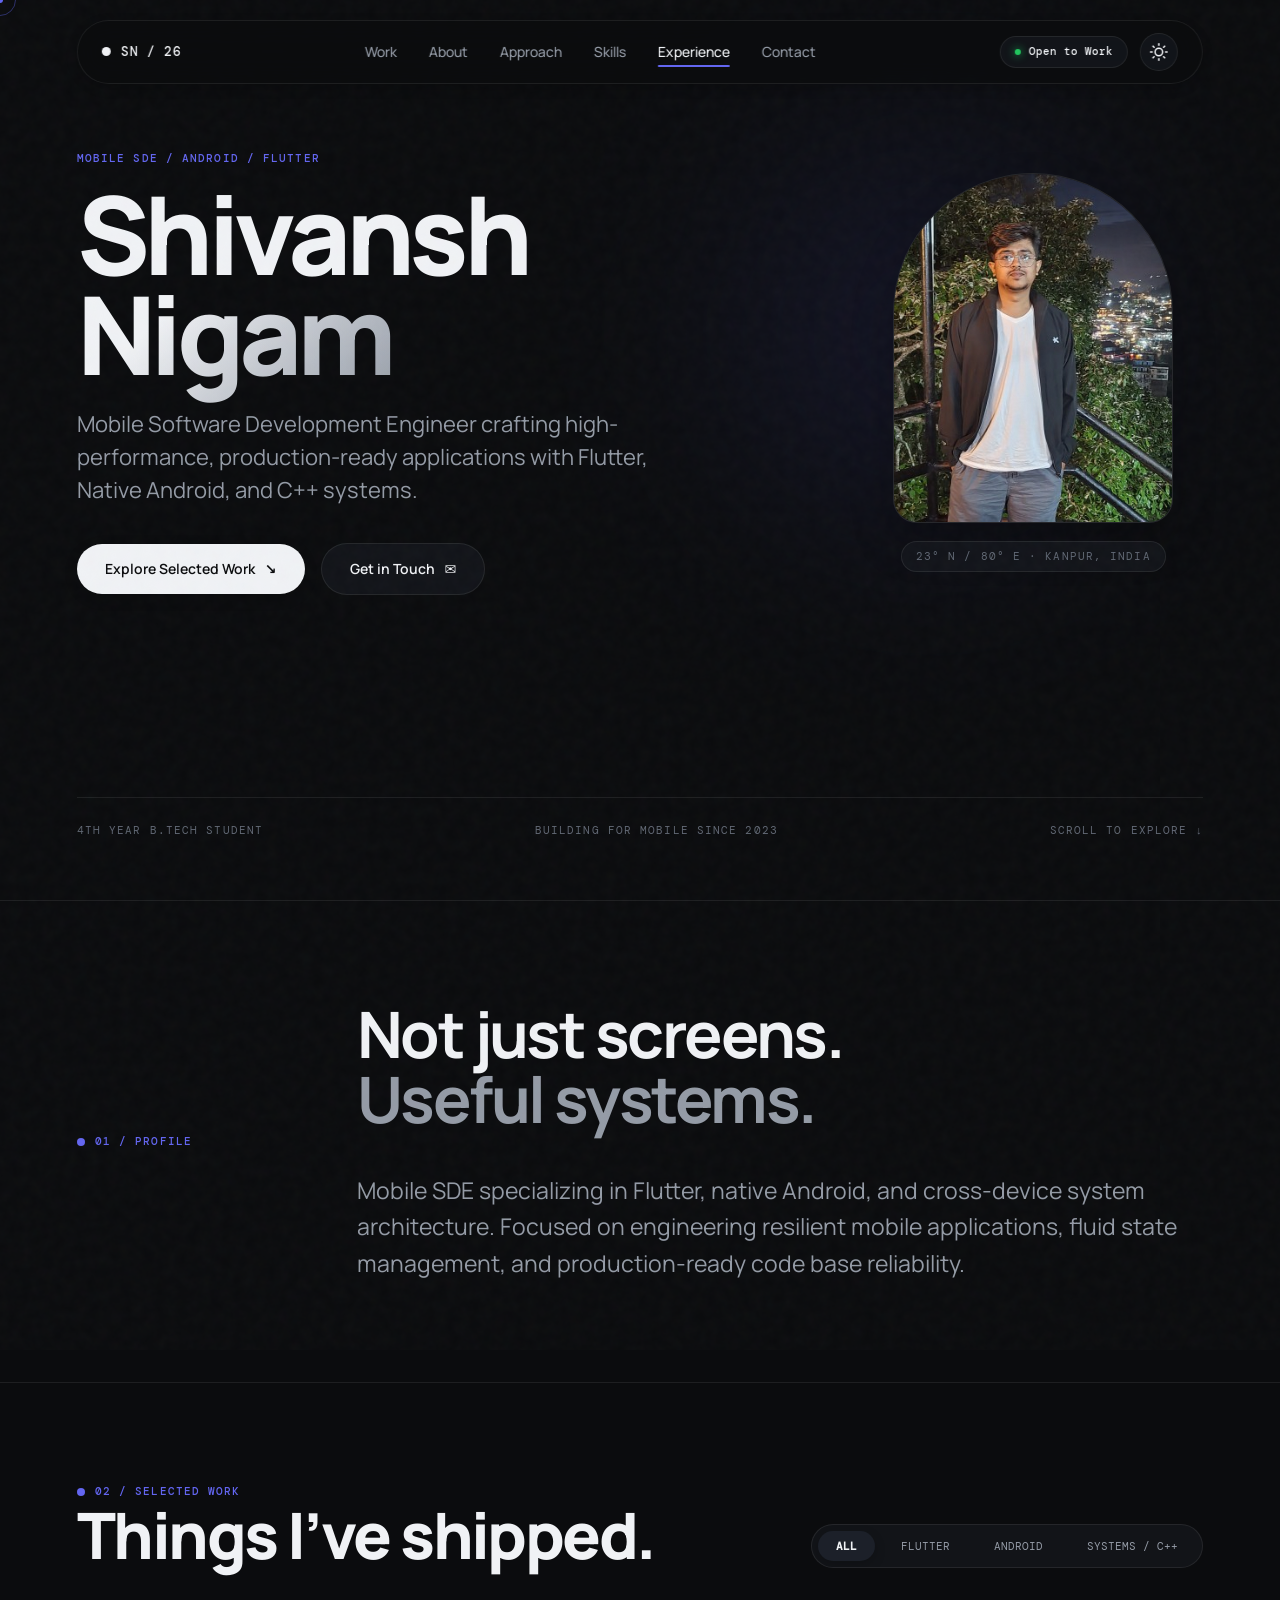
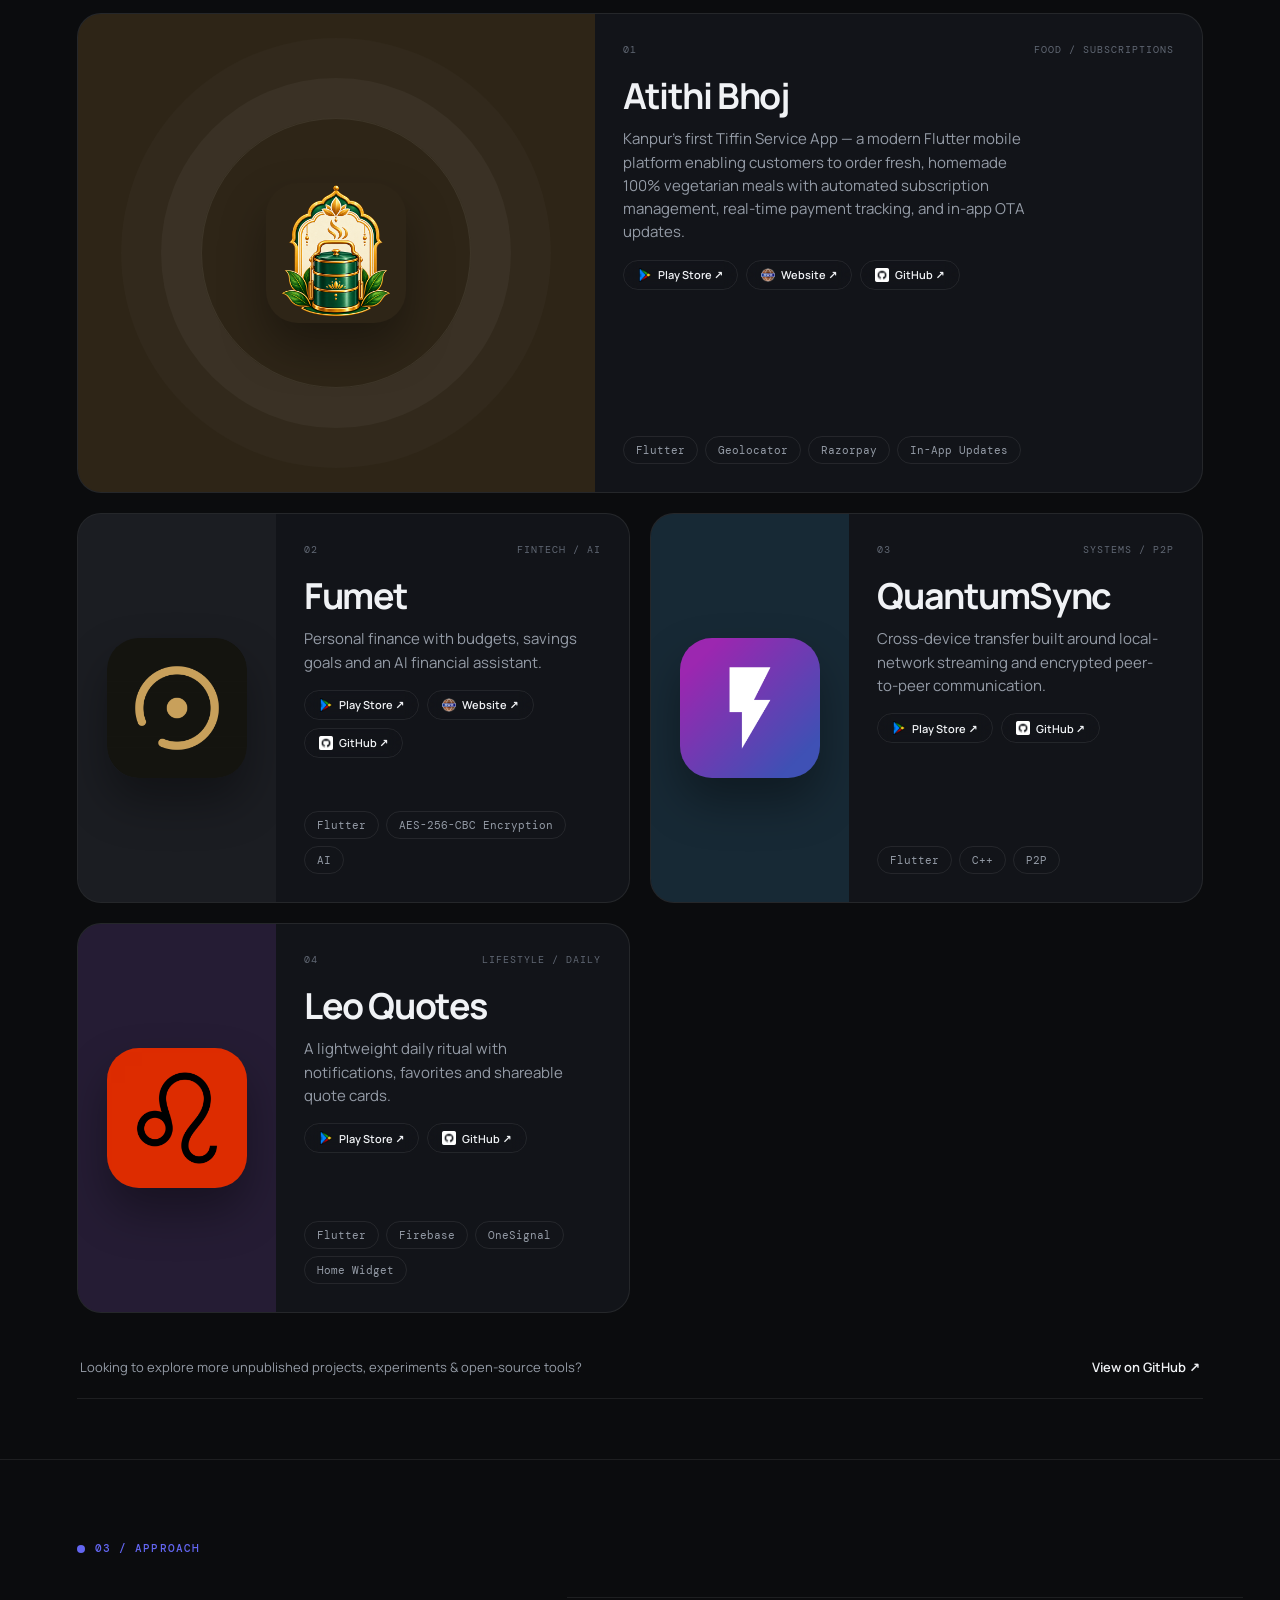
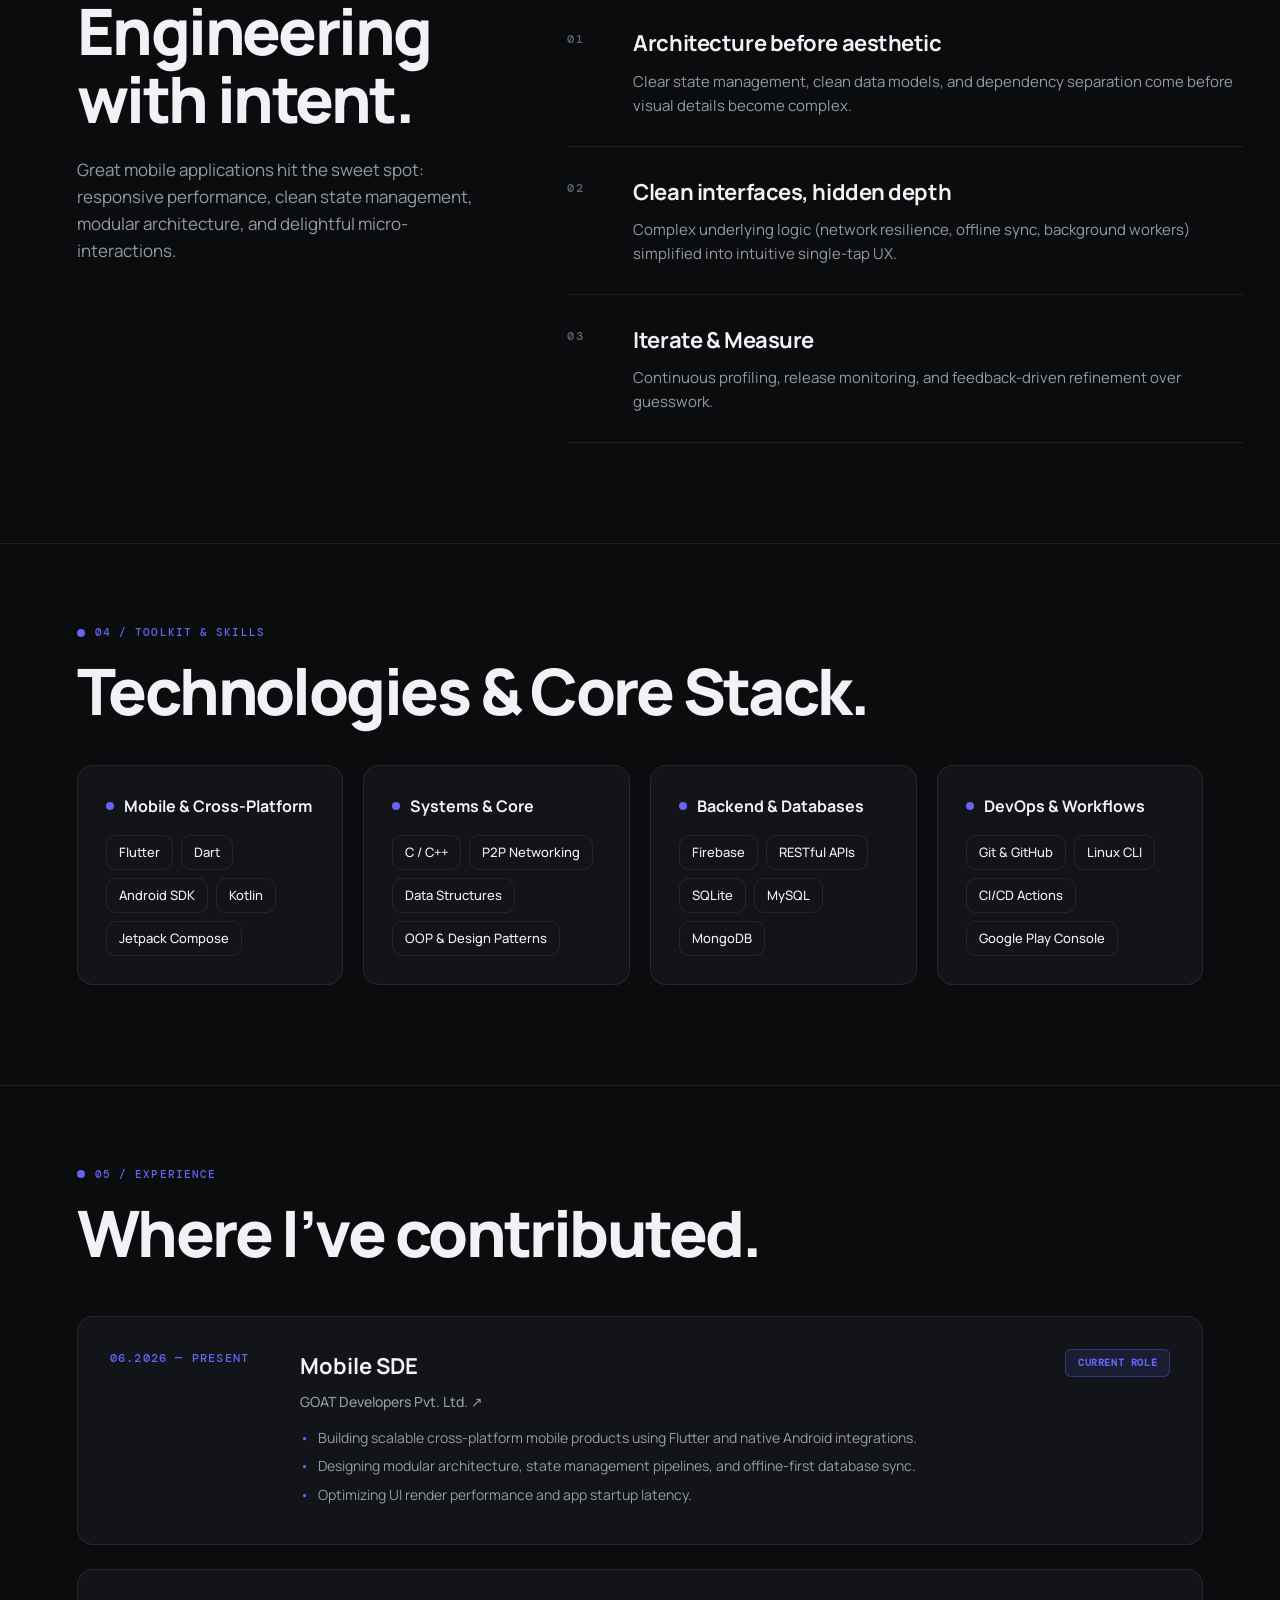
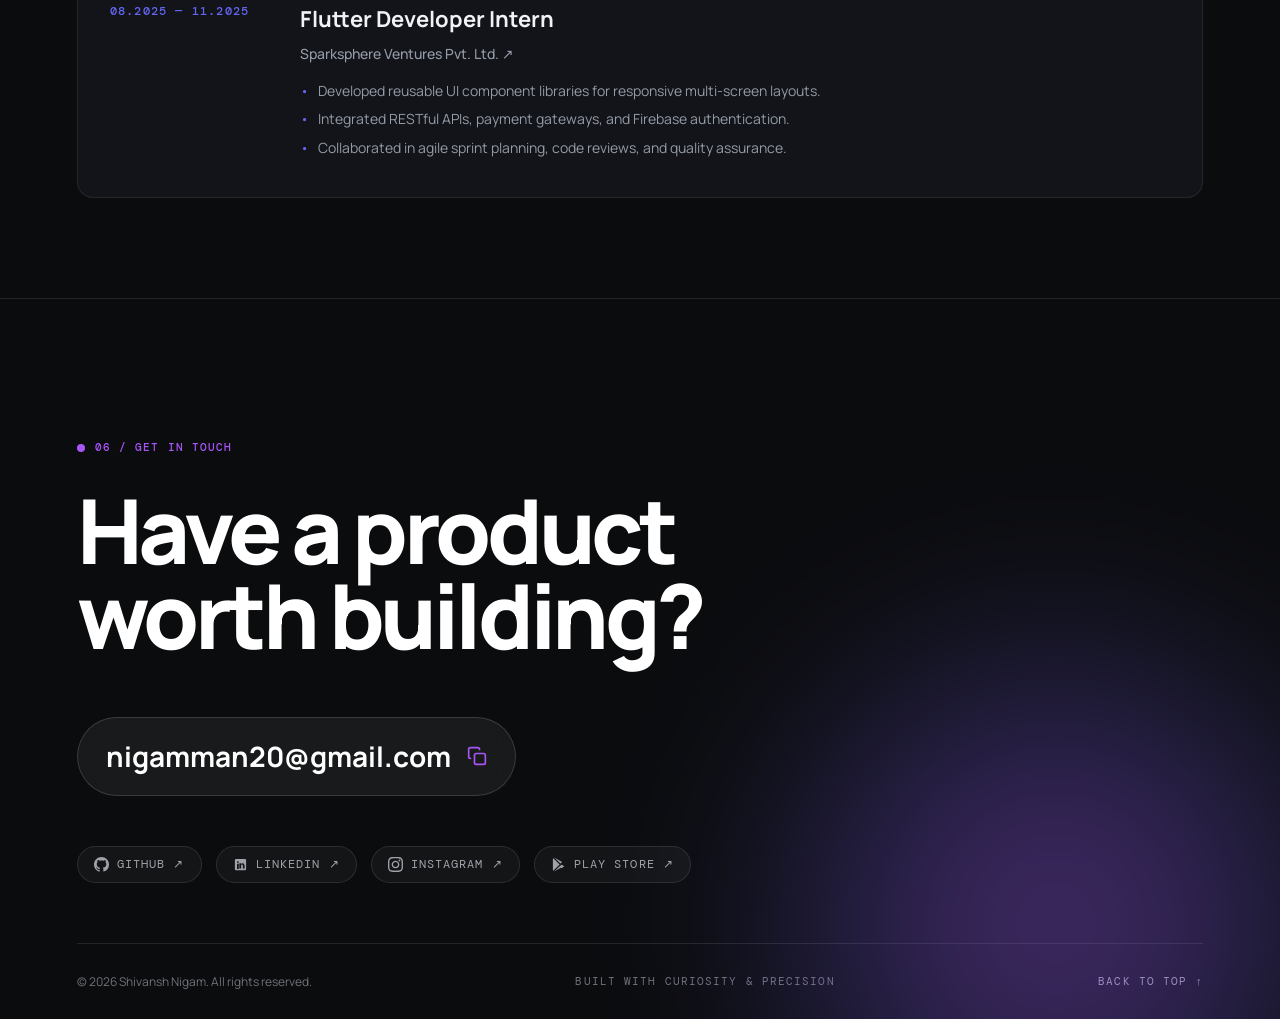
==== commit b1986fcd: "style: add SVG icons and update styling for social links" ====
--- a/index.html
+++ b/index.html
@@ -429,17 +429,26 @@
         </div>
 
         <div class="social-links mono">
-          <a href="https://github.com/nigamman" target="_blank" rel="noreferrer" class="social-link">GitHub ↗</a>
-          <a href="https://www.linkedin.com/in/shivansh-nigam-0a3658286/" target="_blank" rel="noreferrer"
-            class="social-link">LinkedIn ↗</a>
-          <a href="https://www.instagram.com/nigamman/" target="_blank" rel="noreferrer" class="social-link">Instagram
-            ↗</a>
-          <a href="https://play.google.com/store/apps/dev?id=7773127578430372080" target="_blank" rel="noreferrer"
-            class="social-link">Play Store ↗</a>
-        </div>
-      </div>
-
-      <footer class="footer section-pad" style="margin-top: 100px; padding-left: 0; padding-right: 0;">
+          <a href="https://github.com/nigamman" target="_blank" rel="noreferrer" class="social-link">
+            <svg class="social-icon" viewBox="0 0 24 24" width="15" height="15" fill="currentColor"><path d="M12 0C5.37 0 0 5.37 0 12c0 5.31 3.435 9.795 8.205 11.385.6.105.825-.255.825-.57 0-.285-.015-1.23-.015-2.235-3.015.555-3.795-.735-4.035-1.41-.135-.345-.72-1.41-1.23-1.695-.42-.225-1.02-.78-.015-.795.945-.015 1.62.87 1.845 1.23 1.08 1.815 2.805 1.305 3.495.99.105-.78.42-1.305.765-1.605-2.67-.3-5.46-1.335-5.46-5.925 0-1.305.465-2.385 1.23-3.225-.12-.3-.54-1.53.12-3.18 0 0 1.005-.315 3.3 1.23.96-.27 1.98-.405 3-.405s2.04.135 3 .405c2.295-1.56 3.3-1.23 3.3-1.23.66 1.65.24 2.88.12 3.18.765.84 1.23 1.905 1.23 3.225 0 4.605-2.805 5.625-5.475 5.925.435.375.81 1.095.81 2.22 0 1.605-.015 2.895-.015 3.3 0 .315.225.69.825.57A12.02 12.02 0 0024 12c0-6.63-5.37-12-12-12z"/></svg>
+            GitHub ↗
+          </a>
+          <a href="https://www.linkedin.com/in/shivansh-nigam-0a3658286/" target="_blank" rel="noreferrer" class="social-link">
+            <svg class="social-icon" viewBox="0 0 24 24" width="15" height="15" fill="currentColor"><path d="M19 3a2 2 0 0 1 2 2v14a2 2 0 0 1-2 2H5a2 2 0 0 1-2-2V5a2 2 0 0 1 2-2h14m-.5 15.5v-5.3a3.26 3.26 0 0 0-3.26-3.26c-.85 0-1.84.52-2.28 1.3v-1.11h-2.79v8.37h2.79v-4.93c0-.77.62-1.4 1.39-1.4a1.4 1.4 0 0 1 1.4 1.4v4.93h2.75M6.46 10.9v8.37H9.25V10.9H6.46M7.86 6.72a1.47 1.47 0 1 0 0 2.94 1.47 1.47 0 0 0 0-2.94z"/></svg>
+            LinkedIn ↗
+          </a>
+          <a href="https://www.instagram.com/nigamman/" target="_blank" rel="noreferrer" class="social-link">
+            <svg class="social-icon" viewBox="0 0 24 24" width="15" height="15" fill="currentColor"><path d="M12 2.163c3.204 0 3.584.012 4.85.07 3.252.148 4.771 1.691 4.919 4.919.058 1.265.069 1.645.069 4.849 0 3.205-.012 3.584-.069 4.849-.149 3.225-1.664 4.771-4.919 4.919-1.266.058-1.644.07-4.85.07-3.204 0-3.584-.012-4.849-.07-3.26-.149-4.771-1.699-4.919-4.92-.058-1.265-.07-1.644-.07-4.849 0-3.204.013-3.583.07-4.849.149-3.227 1.664-4.771 4.919-4.919 1.266-.057 1.645-.069 4.849-.069zm0-2.163c-3.259 0-3.667.014-4.947.072-4.358.2-6.78 2.618-6.98 6.98-.059 1.281-.073 1.689-.073 4.948 0 3.259.014 3.668.072 4.948.2 4.358 2.618 6.78 6.98 6.98 1.281.058 1.689.072 4.948.072 3.259 0 3.668-.014 4.948-.072 4.354-.2 6.782-2.618 6.979-6.98.059-1.28.073-1.689.073-4.948 0-3.259-.014-3.667-.072-4.947-.196-4.354-2.617-6.78-6.979-6.98-1.281-.059-1.69-.073-4.949-.073zm0 5.838c-3.403 0-6.162 2.759-6.162 6.162s2.759 6.163 6.162 6.163 6.162-2.759 6.162-6.163c0-3.403-2.759-6.162-6.162-6.162zm0 10.162c-2.209 0-4-1.79-4-4 0-2.209 1.791-4 4-4s4 1.791 4 4c0 2.21-1.791 4-4 4zm6.406-11.845c-.796 0-1.441.645-1.441 1.44s.645 1.44 1.441 1.44c.795 0 1.439-.645 1.439-1.44s-.644-1.44-1.439-1.44z"/></svg>
+            Instagram ↗
+          </a>
+          <a href="https://play.google.com/store/apps/dev?id=7773127578430372080" target="_blank" rel="noreferrer" class="social-link">
+            <svg class="social-icon" viewBox="0 0 24 24" width="15" height="15" fill="currentColor"><path d="M3.609 1.814L13.792 12 3.61 22.186a1.99 1.99 0 0 1-.61-1.428V3.242c0-.547.222-1.043.609-1.428zM15.206 13.414l2.582 2.582-12.784 7.377 10.202-9.959zM15.206 10.586L5.004.627l12.784 7.377-2.582 2.582zm1.414 1.414l3.856 2.226c.72.416.72 1.096 0 1.512l-3.856 2.226-2.582-2.582 2.582-2.582z"/></svg>
+            Play Store ↗
+          </a>
+        </div>
+      </div>
+
+      <footer class="footer section-pad" style="margin-top: 60px; padding-left: 0; padding-right: 0;">
         <span>© 2026 Shivansh Nigam. All rights reserved.</span>
         <span class="mono">BUILT WITH CURIOSITY & PRECISION</span>
         <a href="#top" class="mono">BACK TO TOP ↑</a>
--- a/styles.css
+++ b/styles.css
@@ -1077,7 +1077,7 @@
   color: #f0f2f5 !important;
   border-top: 1px solid rgba(255, 255, 255, 0.1);
   padding-top: 140px;
-  padding-bottom: 100px;
+  padding-bottom: 0;
   position: relative;
   overflow: hidden;
 }
@@ -1155,19 +1155,42 @@
 .social-links {
   display: flex;
   flex-wrap: wrap;
-  gap: 24px;
-  margin-top: 60px;
+  gap: 14px;
+  margin-top: 50px;
 }
 
 .social-link {
+  display: inline-flex;
+  align-items: center;
+  gap: 8px;
+  padding: 8px 16px;
+  background: rgba(255, 255, 255, 0.04);
+  border: 1px solid rgba(255, 255, 255, 0.1);
+  border-radius: 999px;
   color: #a1a1aa !important;
   text-decoration: none;
-  font-size: 13px;
-  transition: color var(--transition-fast);
+  font-size: 12px;
+  transition: all var(--transition-fast);
+}
+
+.social-icon {
+  width: 15px;
+  height: 15px;
+  flex-shrink: 0;
+  transition: transform var(--transition-fast);
 }
 
 .social-link:hover {
   color: #ffffff !important;
+  border-color: rgba(168, 85, 247, 0.4);
+  background: rgba(168, 85, 247, 0.12);
+  transform: translateY(-2px);
+  box-shadow: 0 4px 14px rgba(168, 85, 247, 0.2);
+}
+
+.social-link:hover .social-icon {
+  transform: scale(1.1);
+  color: #a855f7;
 }
 
 /* Footer */
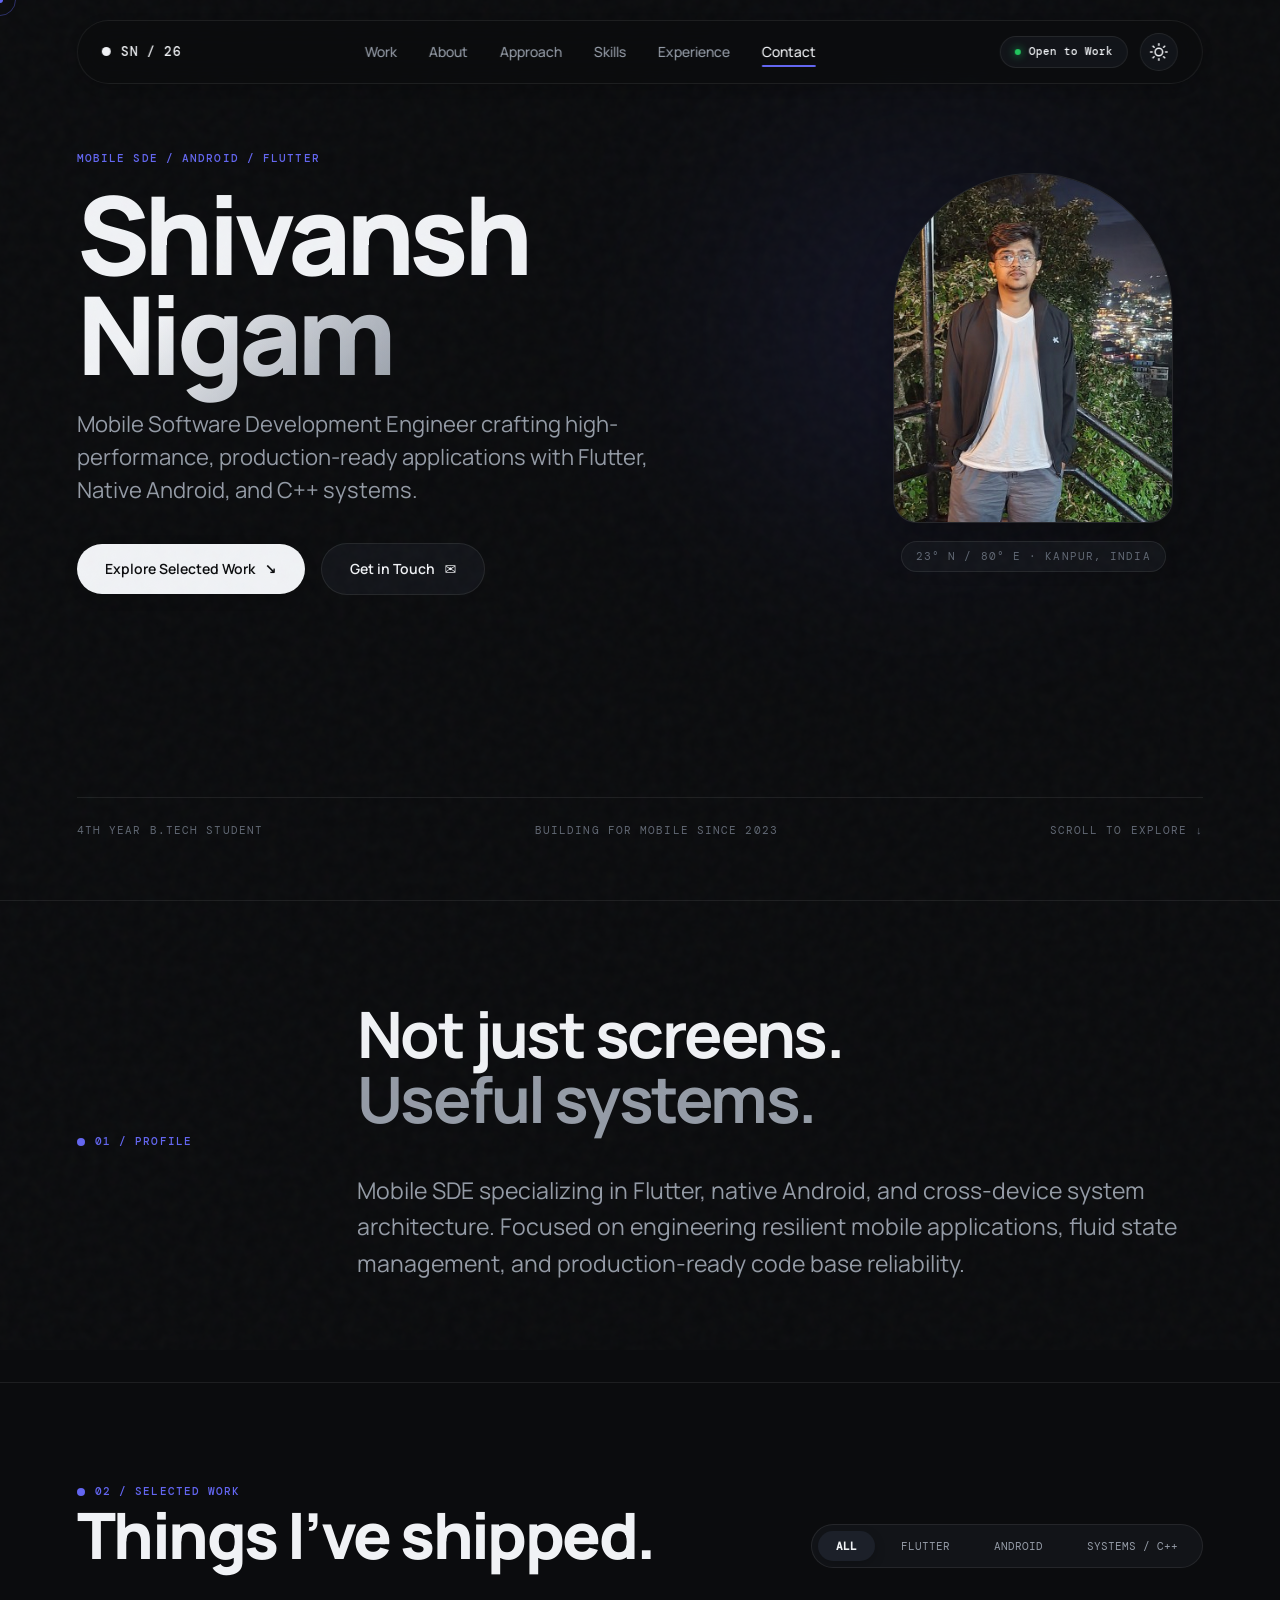
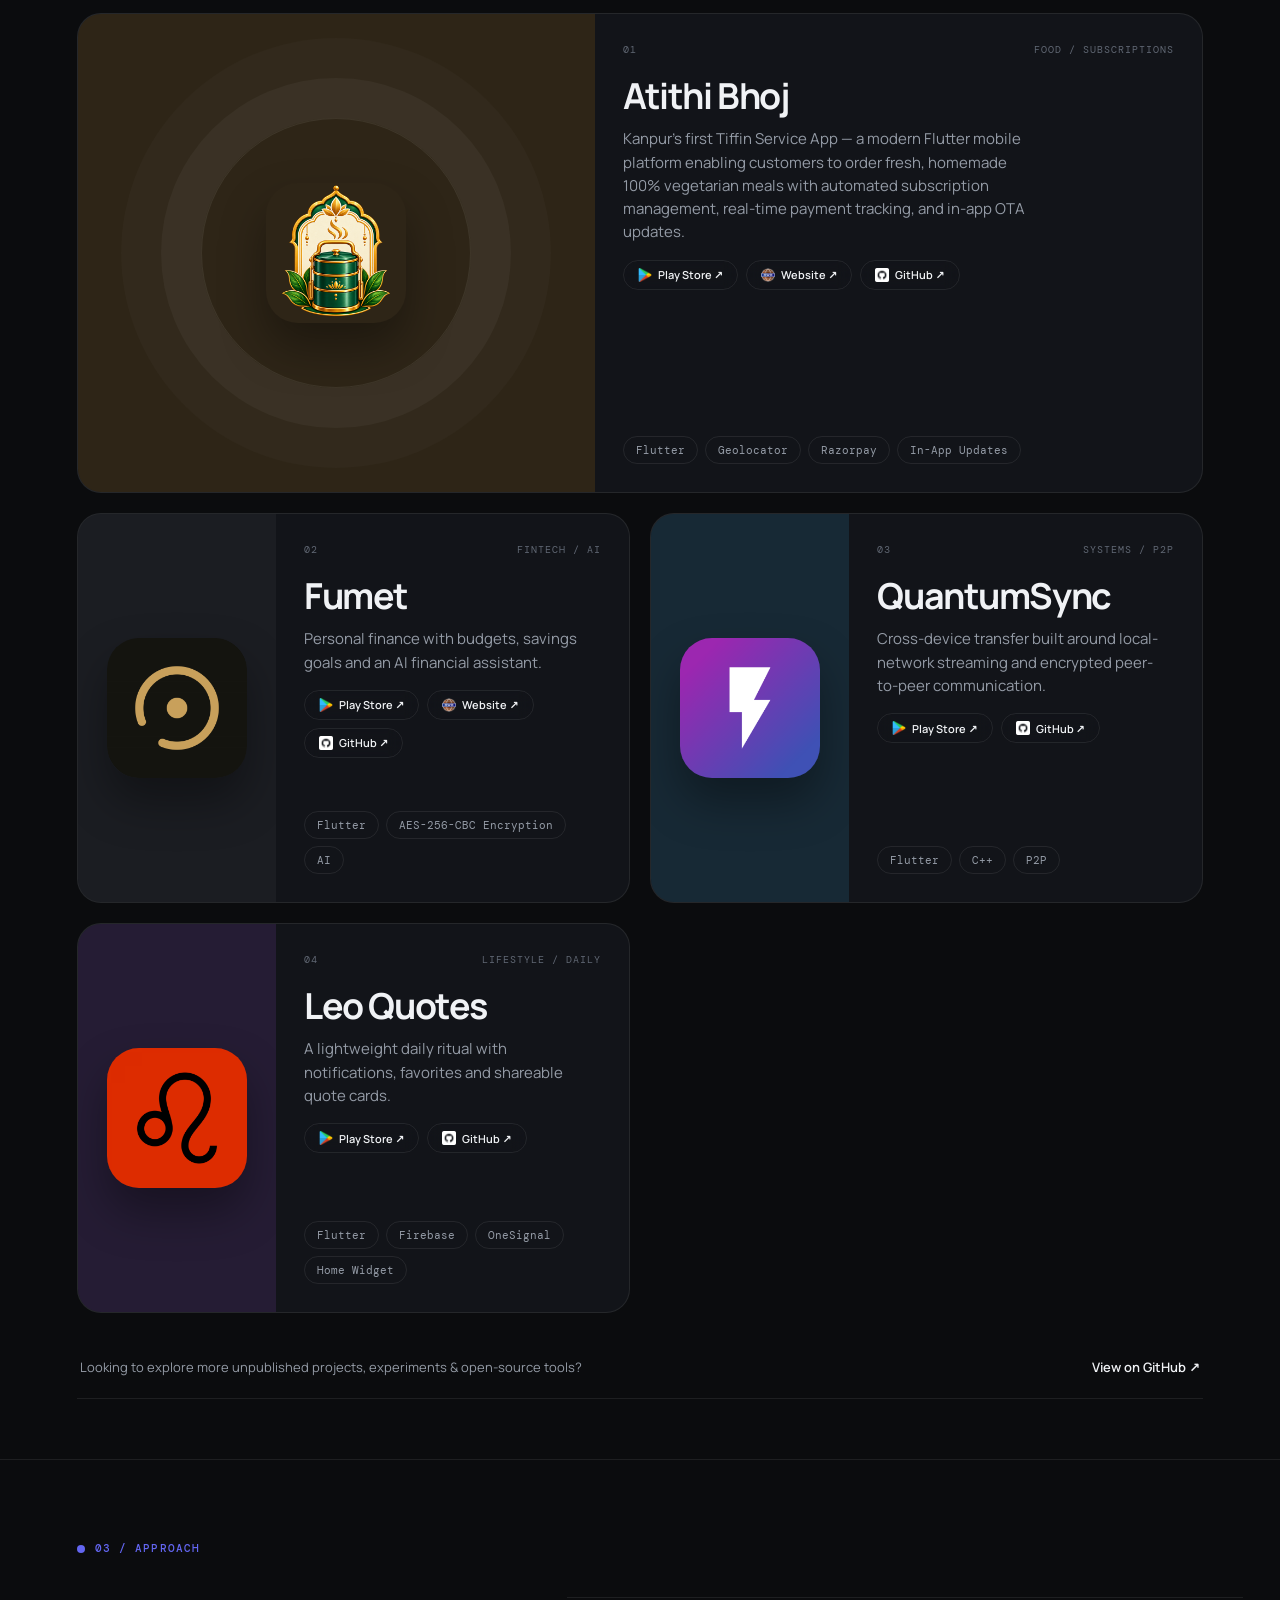
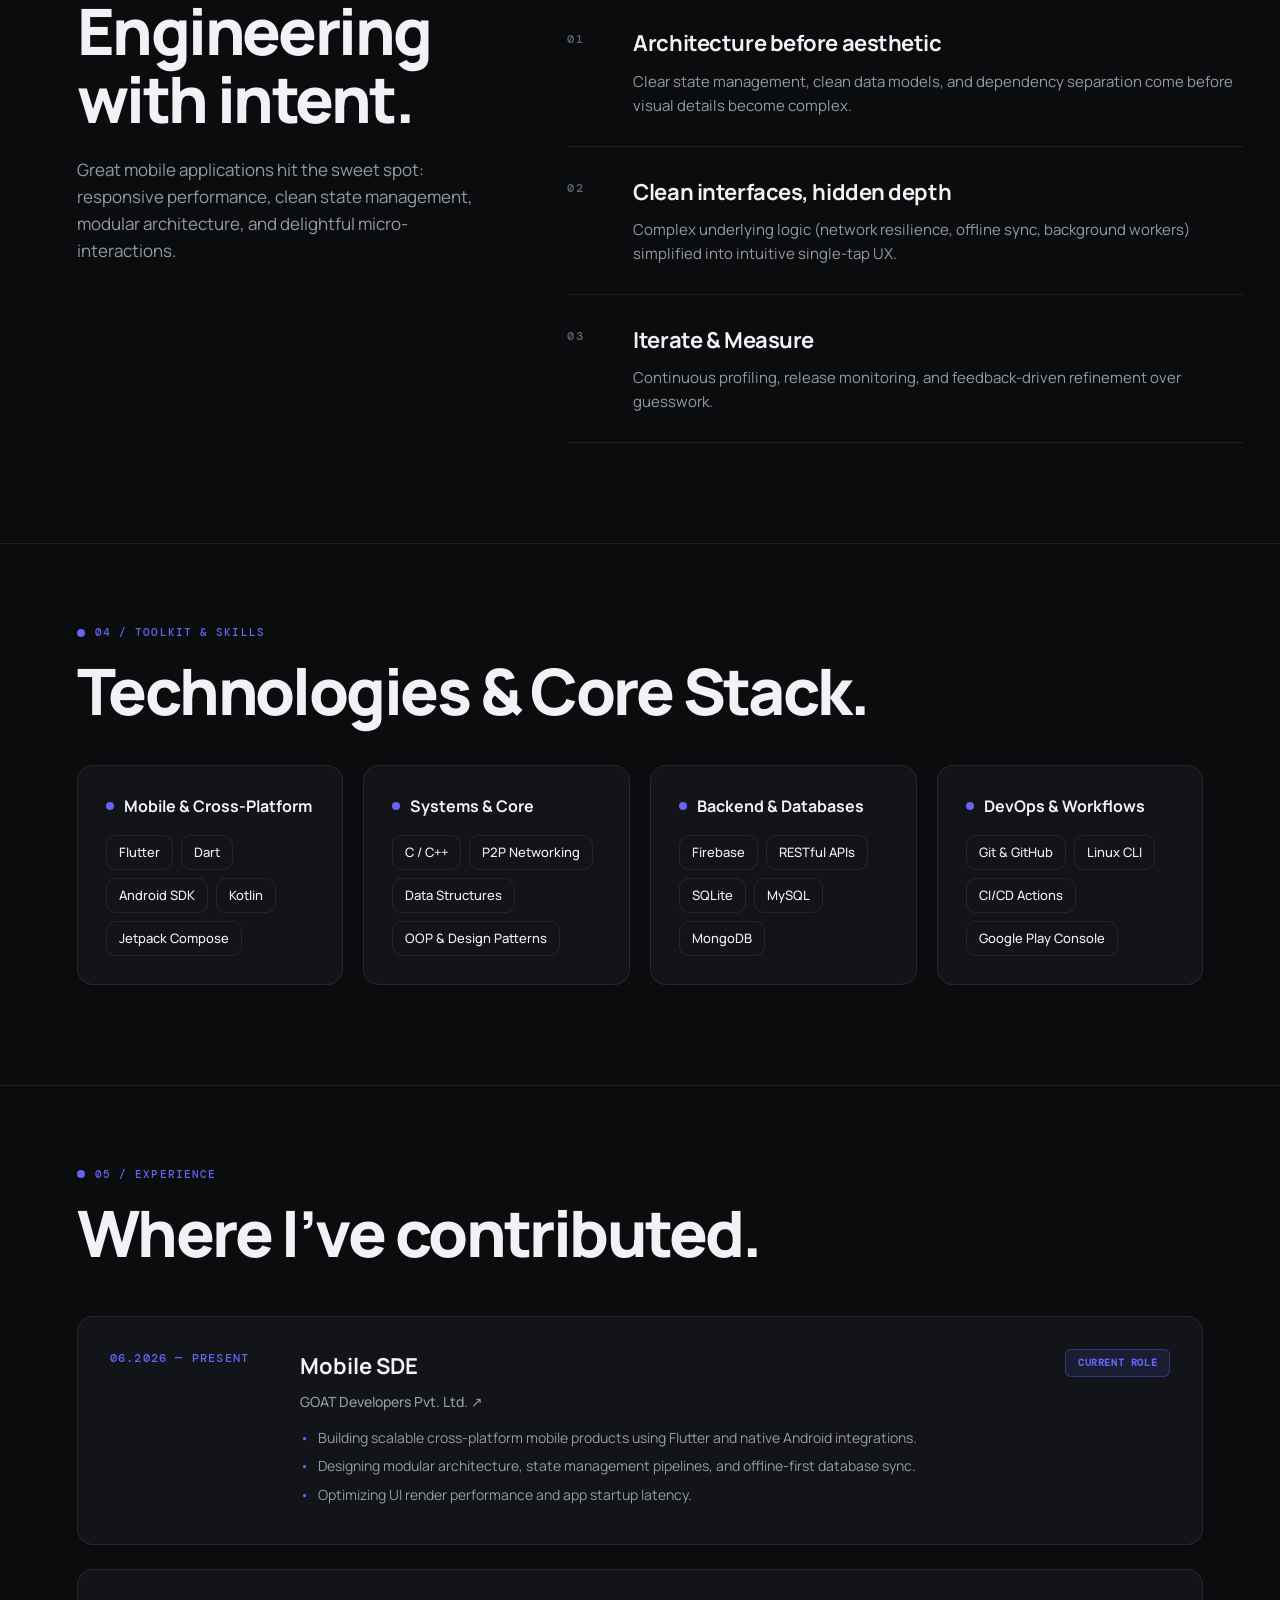
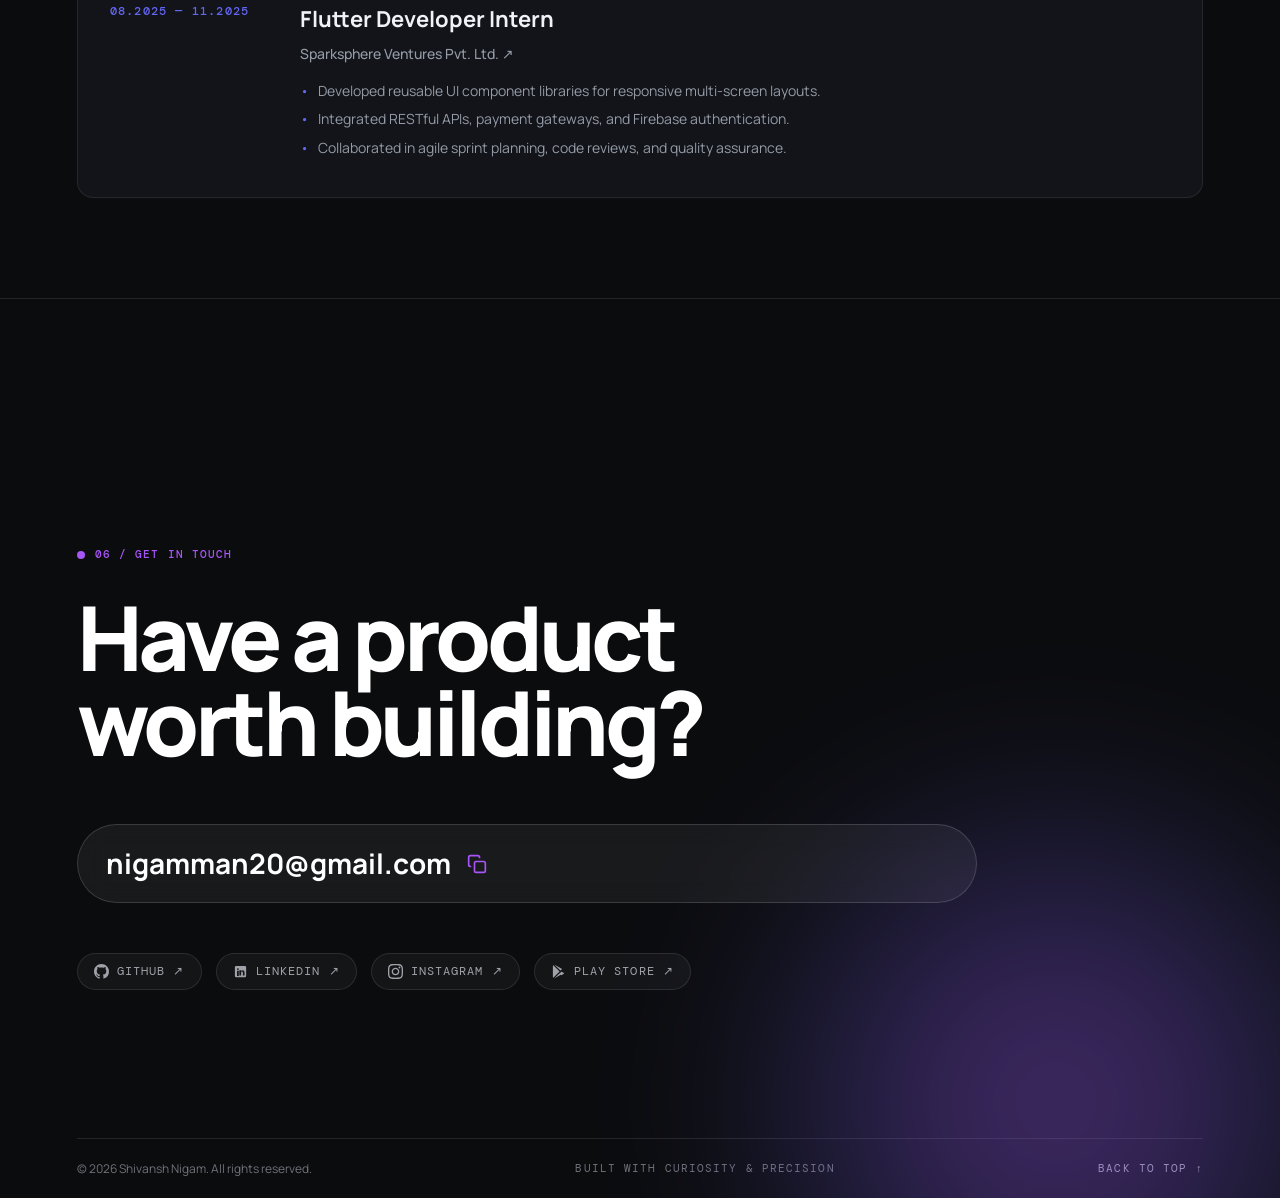
==== commit 49478a62: "feat: add playstore icons and update contact and footer layout" ====
--- a/index.html
+++ b/index.html
@@ -448,7 +448,7 @@
         </div>
       </div>
 
-      <footer class="footer section-pad" style="margin-top: 60px; padding-left: 0; padding-right: 0;">
+      <footer class="footer section-pad" style="padding-left: 0; padding-right: 0;">
         <span>© 2026 Shivansh Nigam. All rights reserved.</span>
         <span class="mono">BUILT WITH CURIOSITY & PRECISION</span>
         <a href="#top" class="mono">BACK TO TOP ↑</a>
--- a/styles.css
+++ b/styles.css
@@ -1076,8 +1076,12 @@
   background: #0b0c0e !important;
   color: #f0f2f5 !important;
   border-top: 1px solid rgba(255, 255, 255, 0.1);
-  padding-top: 140px;
+  padding-top: 100px;
   padding-bottom: 0;
+  min-height: 100vh;
+  display: flex;
+  flex-direction: column;
+  justify-content: space-between;
   position: relative;
   overflow: hidden;
 }
@@ -1101,6 +1105,11 @@
   position: relative;
   z-index: 2;
   max-width: 900px;
+  flex: 1;
+  display: flex;
+  flex-direction: column;
+  justify-content: center;
+  padding: 40px 0;
 }
 
 .contact-section .section-label {
@@ -1196,7 +1205,8 @@
 /* Footer */
 .footer {
   border-top: 1px solid rgba(255, 255, 255, 0.1) !important;
-  padding: 28px 0;
+  padding: 20px 0;
+  margin-top: auto;
   display: flex;
   align-items: center;
   justify-content: space-between;
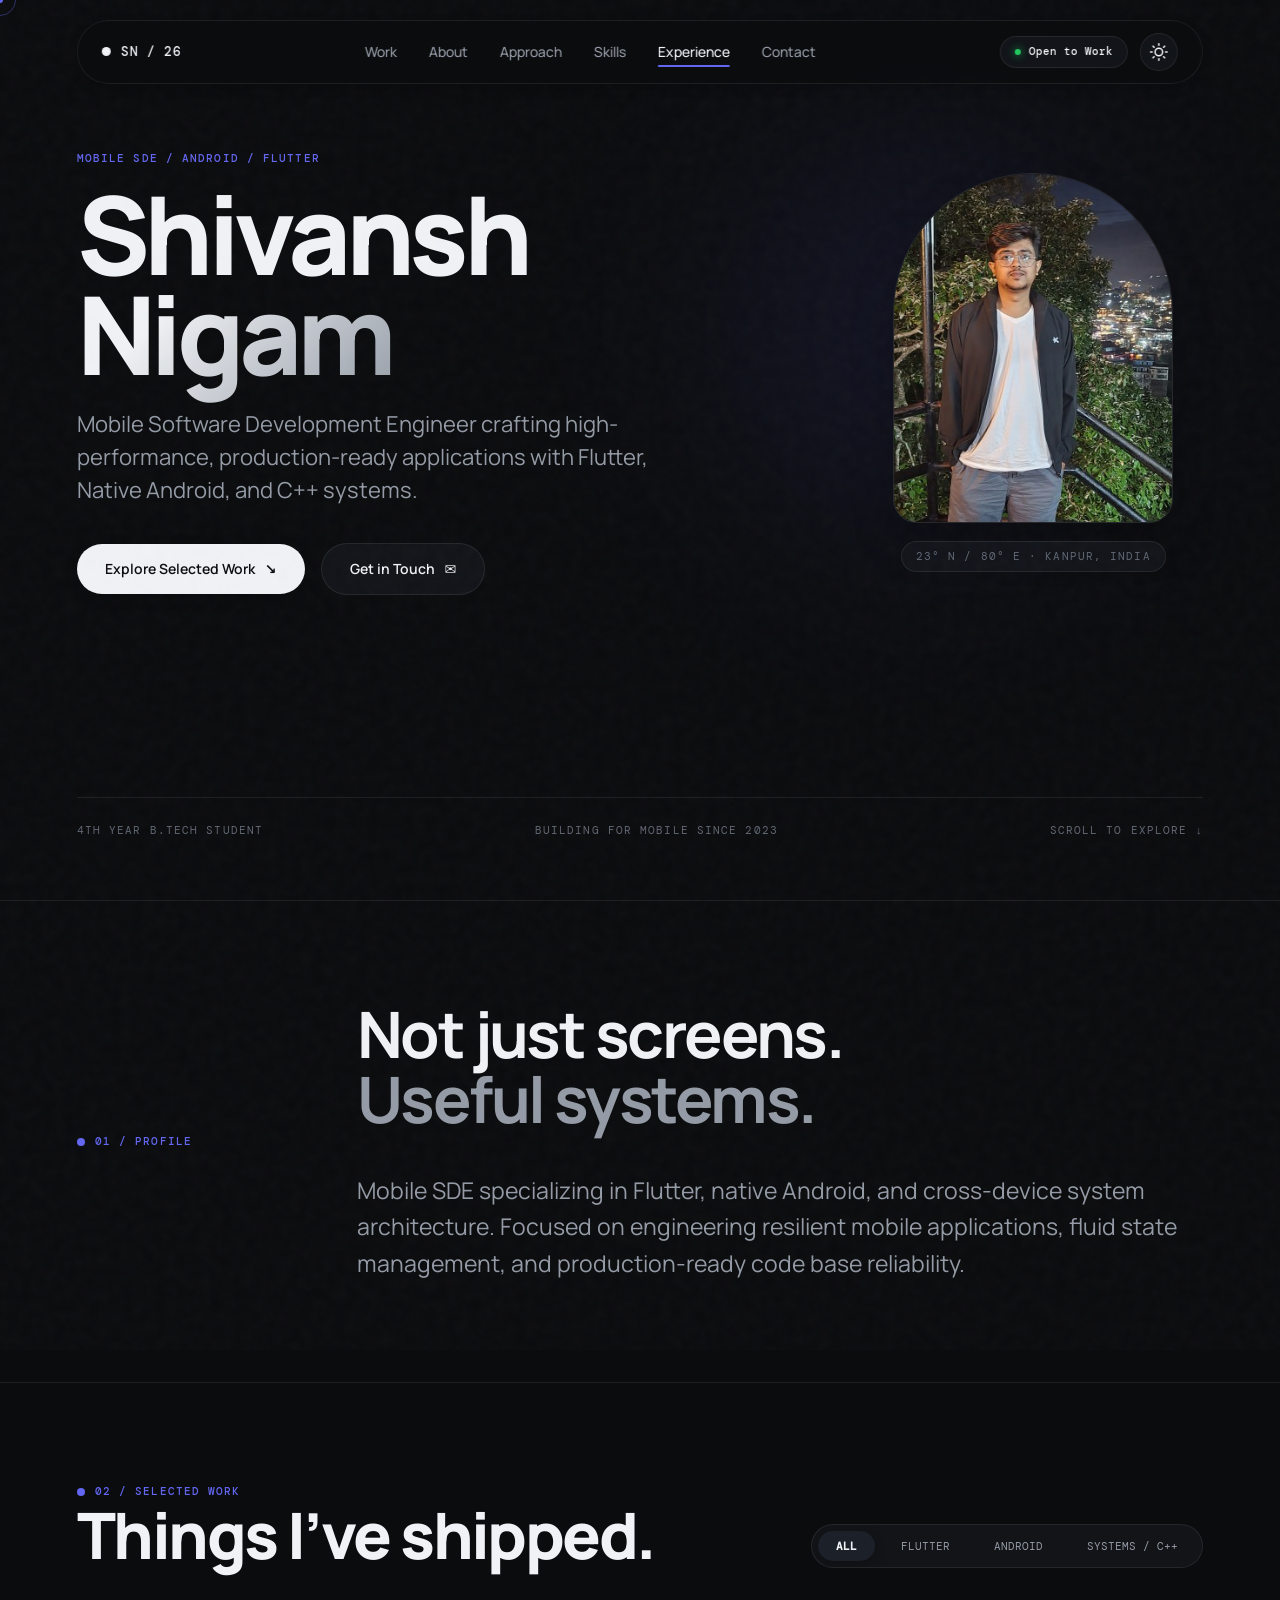
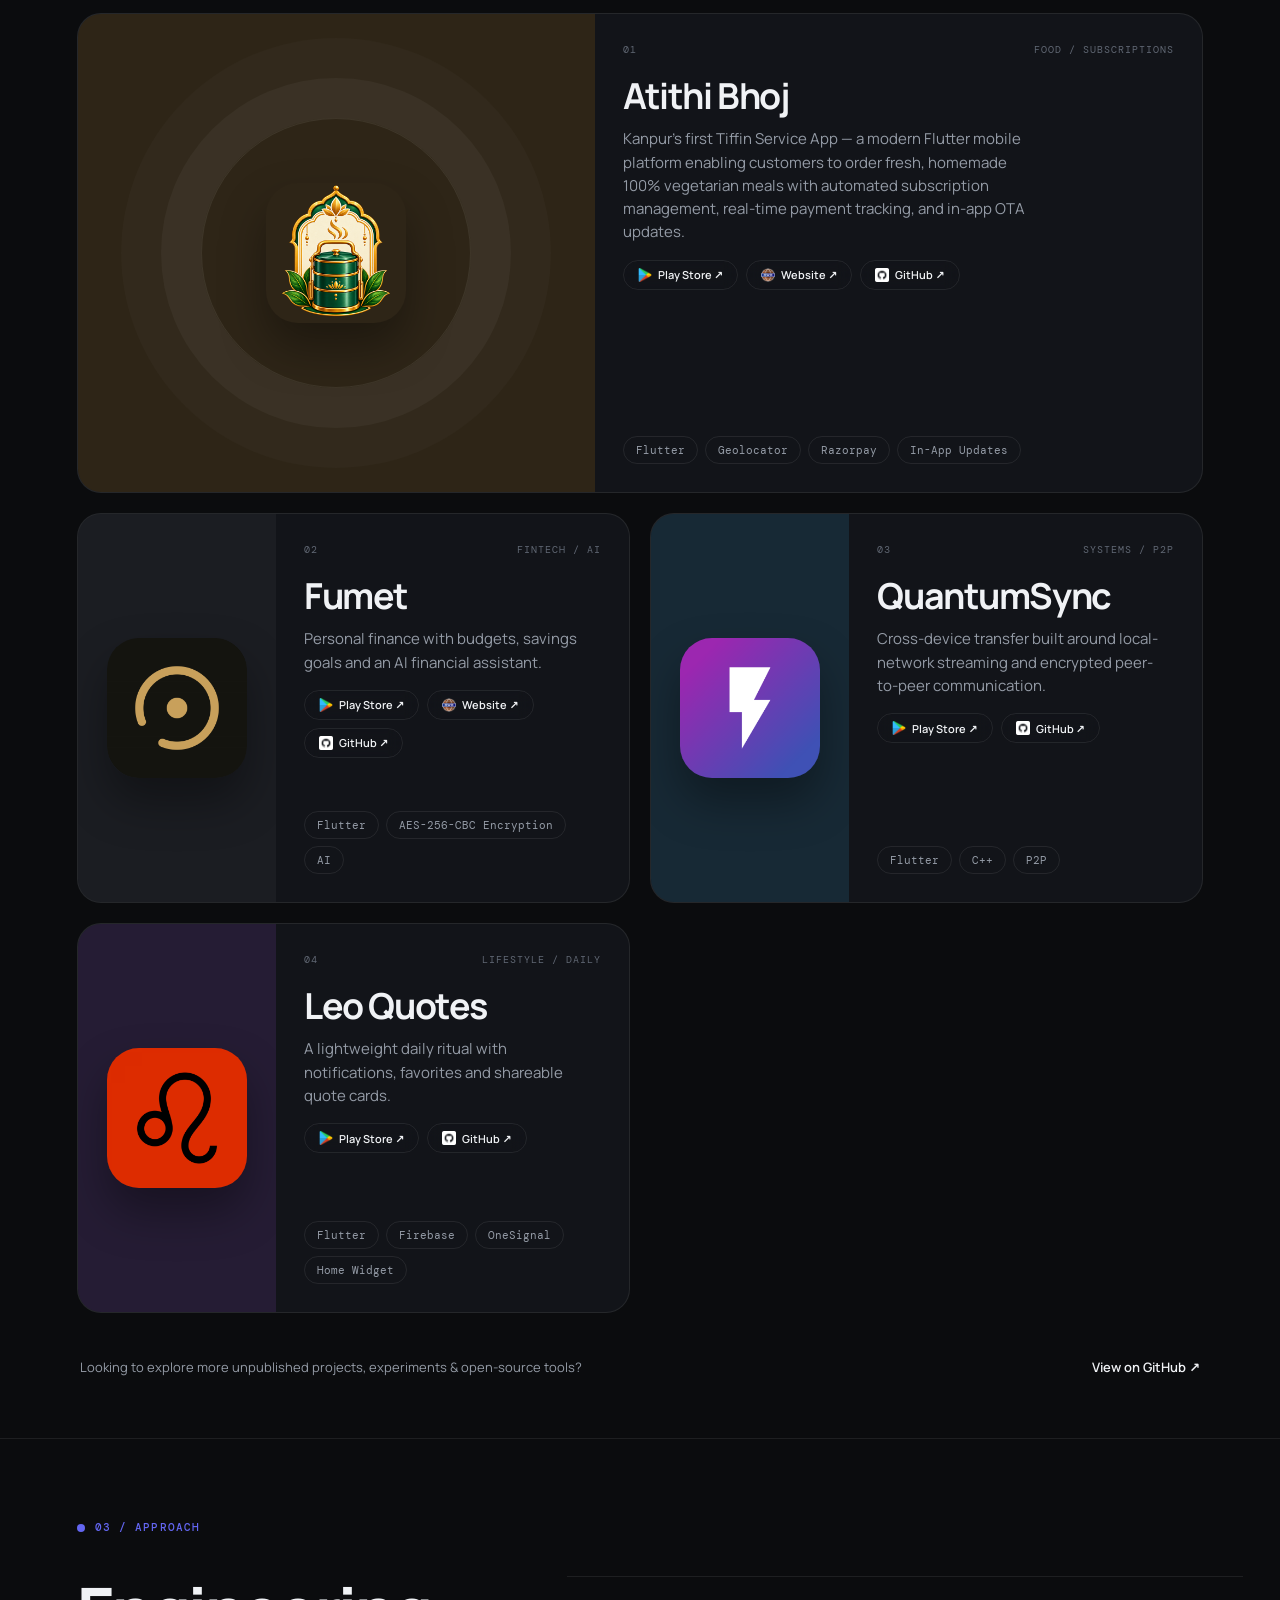
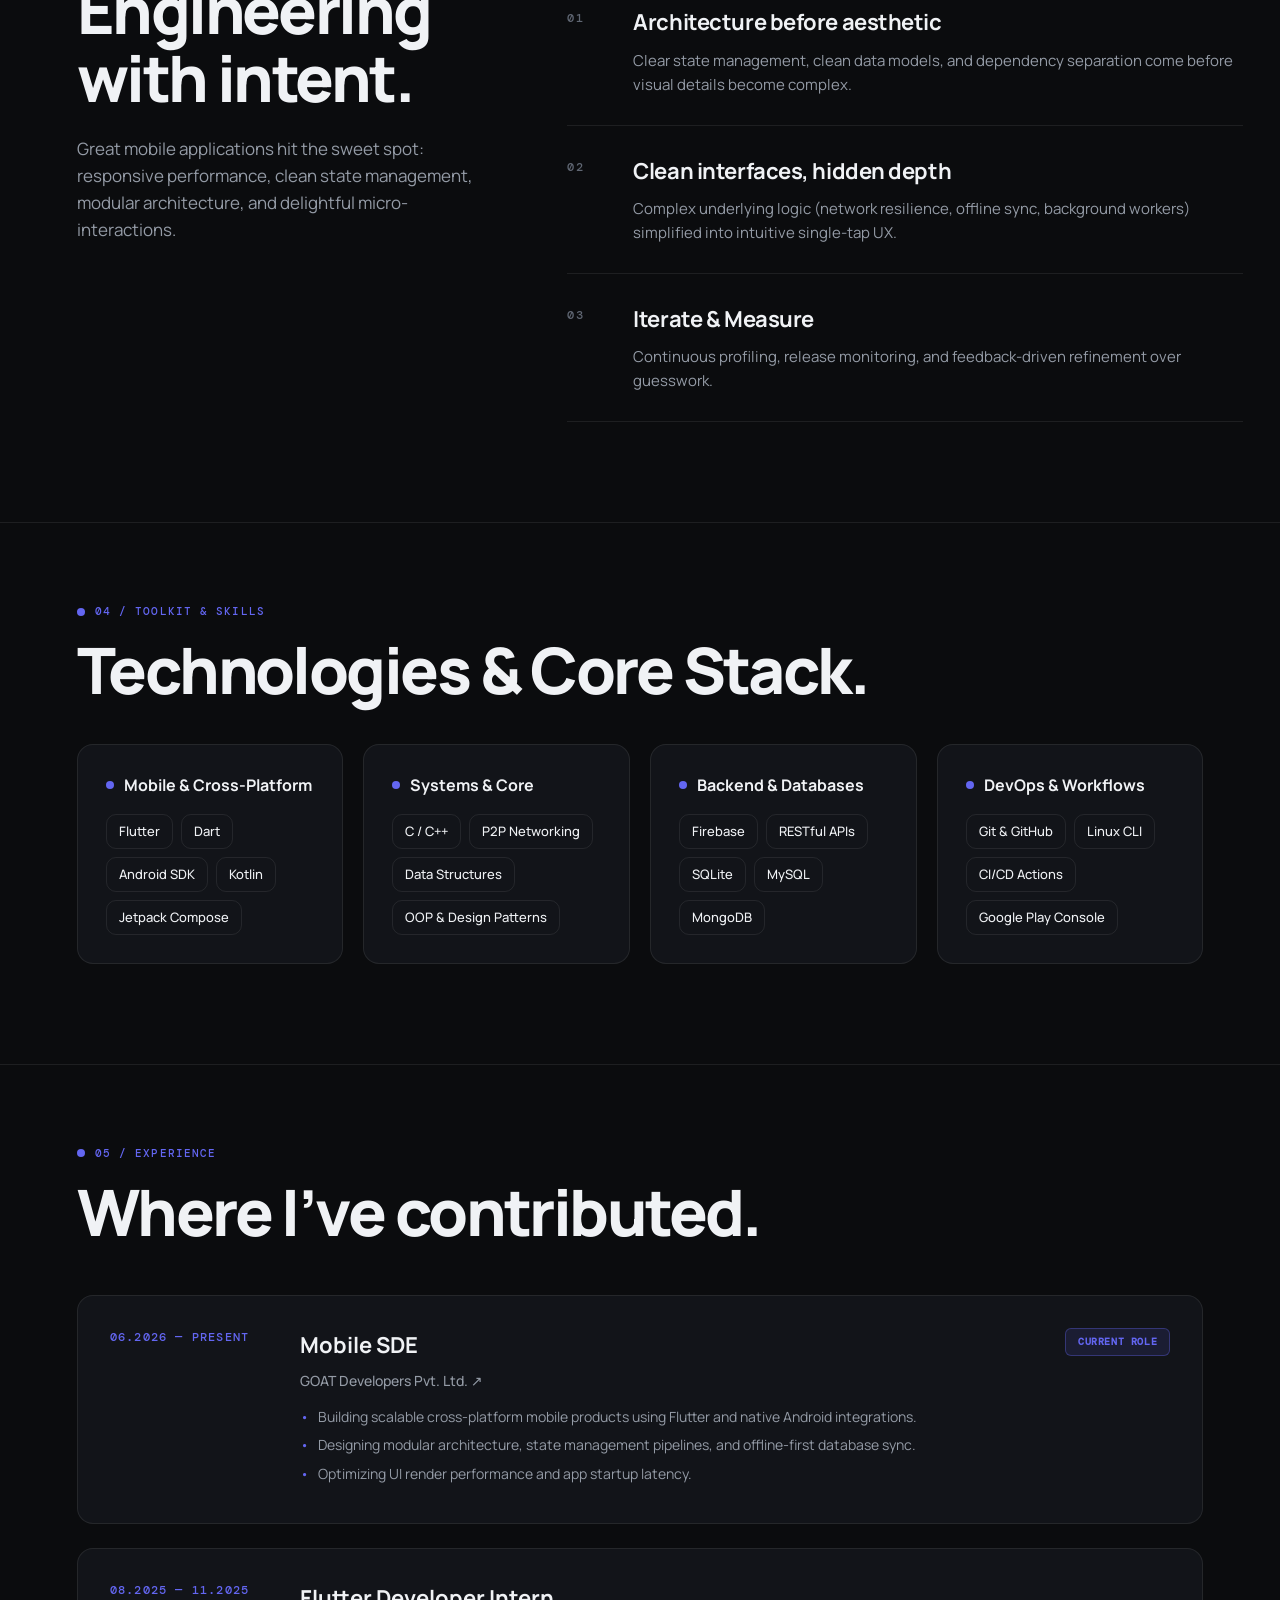
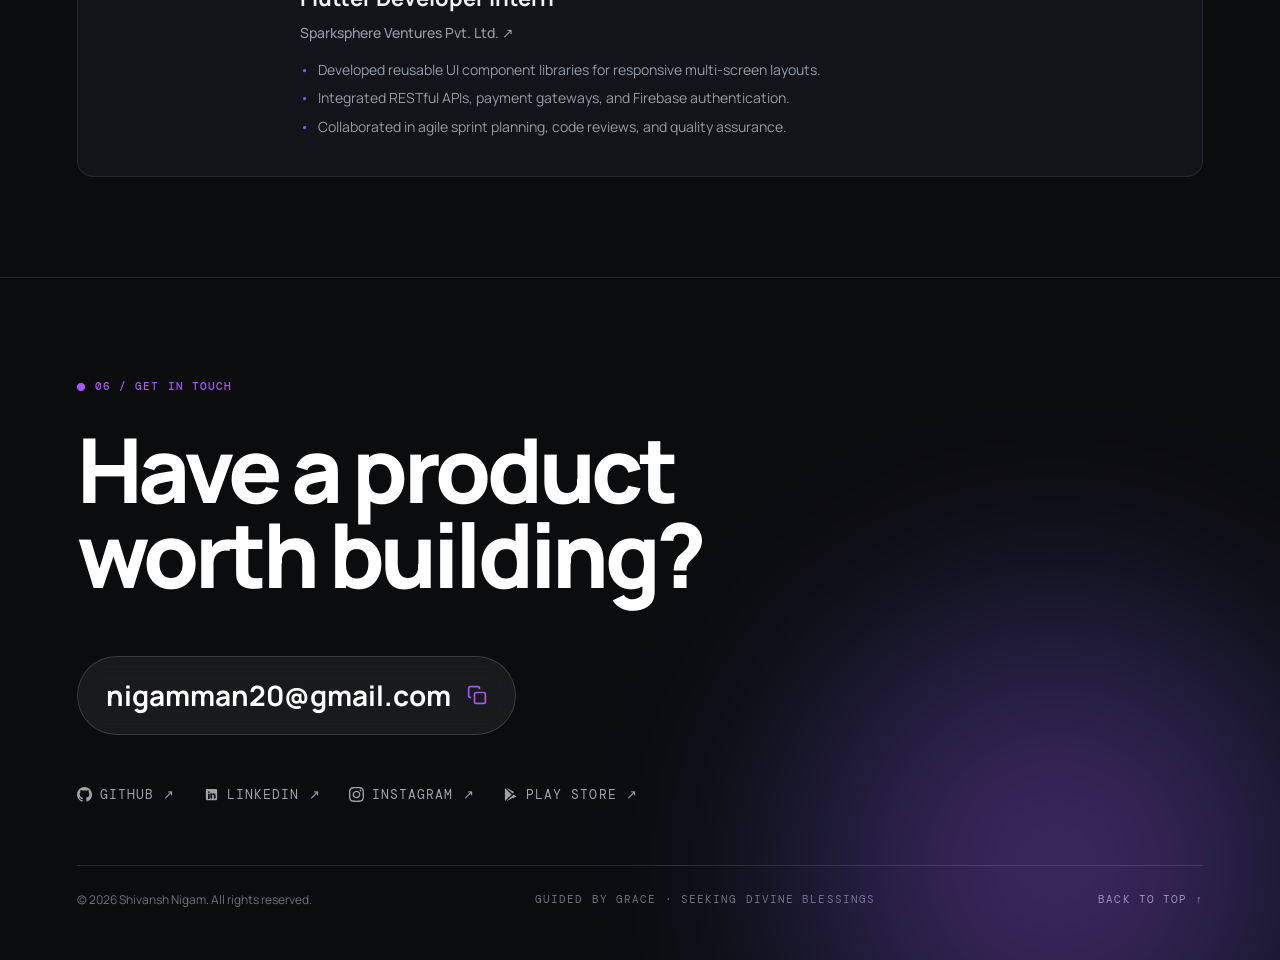
==== commit 803b7c45: "style: update social links design and footer tagline" ====
--- a/index.html
+++ b/index.html
@@ -430,19 +430,33 @@
 
         <div class="social-links mono">
           <a href="https://github.com/nigamman" target="_blank" rel="noreferrer" class="social-link">
-            <svg class="social-icon" viewBox="0 0 24 24" width="15" height="15" fill="currentColor"><path d="M12 0C5.37 0 0 5.37 0 12c0 5.31 3.435 9.795 8.205 11.385.6.105.825-.255.825-.57 0-.285-.015-1.23-.015-2.235-3.015.555-3.795-.735-4.035-1.41-.135-.345-.72-1.41-1.23-1.695-.42-.225-1.02-.78-.015-.795.945-.015 1.62.87 1.845 1.23 1.08 1.815 2.805 1.305 3.495.99.105-.78.42-1.305.765-1.605-2.67-.3-5.46-1.335-5.46-5.925 0-1.305.465-2.385 1.23-3.225-.12-.3-.54-1.53.12-3.18 0 0 1.005-.315 3.3 1.23.96-.27 1.98-.405 3-.405s2.04.135 3 .405c2.295-1.56 3.3-1.23 3.3-1.23.66 1.65.24 2.88.12 3.18.765.84 1.23 1.905 1.23 3.225 0 4.605-2.805 5.625-5.475 5.925.435.375.81 1.095.81 2.22 0 1.605-.015 2.895-.015 3.3 0 .315.225.69.825.57A12.02 12.02 0 0024 12c0-6.63-5.37-12-12-12z"/></svg>
+            <svg class="social-icon" viewBox="0 0 24 24" width="15" height="15" fill="currentColor">
+              <path
+                d="M12 0C5.37 0 0 5.37 0 12c0 5.31 3.435 9.795 8.205 11.385.6.105.825-.255.825-.57 0-.285-.015-1.23-.015-2.235-3.015.555-3.795-.735-4.035-1.41-.135-.345-.72-1.41-1.23-1.695-.42-.225-1.02-.78-.015-.795.945-.015 1.62.87 1.845 1.23 1.08 1.815 2.805 1.305 3.495.99.105-.78.42-1.305.765-1.605-2.67-.3-5.46-1.335-5.46-5.925 0-1.305.465-2.385 1.23-3.225-.12-.3-.54-1.53.12-3.18 0 0 1.005-.315 3.3 1.23.96-.27 1.98-.405 3-.405s2.04.135 3 .405c2.295-1.56 3.3-1.23 3.3-1.23.66 1.65.24 2.88.12 3.18.765.84 1.23 1.905 1.23 3.225 0 4.605-2.805 5.625-5.475 5.925.435.375.81 1.095.81 2.22 0 1.605-.015 2.895-.015 3.3 0 .315.225.69.825.57A12.02 12.02 0 0024 12c0-6.63-5.37-12-12-12z" />
+            </svg>
             GitHub ↗
           </a>
-          <a href="https://www.linkedin.com/in/shivansh-nigam-0a3658286/" target="_blank" rel="noreferrer" class="social-link">
-            <svg class="social-icon" viewBox="0 0 24 24" width="15" height="15" fill="currentColor"><path d="M19 3a2 2 0 0 1 2 2v14a2 2 0 0 1-2 2H5a2 2 0 0 1-2-2V5a2 2 0 0 1 2-2h14m-.5 15.5v-5.3a3.26 3.26 0 0 0-3.26-3.26c-.85 0-1.84.52-2.28 1.3v-1.11h-2.79v8.37h2.79v-4.93c0-.77.62-1.4 1.39-1.4a1.4 1.4 0 0 1 1.4 1.4v4.93h2.75M6.46 10.9v8.37H9.25V10.9H6.46M7.86 6.72a1.47 1.47 0 1 0 0 2.94 1.47 1.47 0 0 0 0-2.94z"/></svg>
+          <a href="https://www.linkedin.com/in/shivansh-nigam-0a3658286/" target="_blank" rel="noreferrer"
+            class="social-link">
+            <svg class="social-icon" viewBox="0 0 24 24" width="15" height="15" fill="currentColor">
+              <path
+                d="M19 3a2 2 0 0 1 2 2v14a2 2 0 0 1-2 2H5a2 2 0 0 1-2-2V5a2 2 0 0 1 2-2h14m-.5 15.5v-5.3a3.26 3.26 0 0 0-3.26-3.26c-.85 0-1.84.52-2.28 1.3v-1.11h-2.79v8.37h2.79v-4.93c0-.77.62-1.4 1.39-1.4a1.4 1.4 0 0 1 1.4 1.4v4.93h2.75M6.46 10.9v8.37H9.25V10.9H6.46M7.86 6.72a1.47 1.47 0 1 0 0 2.94 1.47 1.47 0 0 0 0-2.94z" />
+            </svg>
             LinkedIn ↗
           </a>
           <a href="https://www.instagram.com/nigamman/" target="_blank" rel="noreferrer" class="social-link">
-            <svg class="social-icon" viewBox="0 0 24 24" width="15" height="15" fill="currentColor"><path d="M12 2.163c3.204 0 3.584.012 4.85.07 3.252.148 4.771 1.691 4.919 4.919.058 1.265.069 1.645.069 4.849 0 3.205-.012 3.584-.069 4.849-.149 3.225-1.664 4.771-4.919 4.919-1.266.058-1.644.07-4.85.07-3.204 0-3.584-.012-4.849-.07-3.26-.149-4.771-1.699-4.919-4.92-.058-1.265-.07-1.644-.07-4.849 0-3.204.013-3.583.07-4.849.149-3.227 1.664-4.771 4.919-4.919 1.266-.057 1.645-.069 4.849-.069zm0-2.163c-3.259 0-3.667.014-4.947.072-4.358.2-6.78 2.618-6.98 6.98-.059 1.281-.073 1.689-.073 4.948 0 3.259.014 3.668.072 4.948.2 4.358 2.618 6.78 6.98 6.98 1.281.058 1.689.072 4.948.072 3.259 0 3.668-.014 4.948-.072 4.354-.2 6.782-2.618 6.979-6.98.059-1.28.073-1.689.073-4.948 0-3.259-.014-3.667-.072-4.947-.196-4.354-2.617-6.78-6.979-6.98-1.281-.059-1.69-.073-4.949-.073zm0 5.838c-3.403 0-6.162 2.759-6.162 6.162s2.759 6.163 6.162 6.163 6.162-2.759 6.162-6.163c0-3.403-2.759-6.162-6.162-6.162zm0 10.162c-2.209 0-4-1.79-4-4 0-2.209 1.791-4 4-4s4 1.791 4 4c0 2.21-1.791 4-4 4zm6.406-11.845c-.796 0-1.441.645-1.441 1.44s.645 1.44 1.441 1.44c.795 0 1.439-.645 1.439-1.44s-.644-1.44-1.439-1.44z"/></svg>
+            <svg class="social-icon" viewBox="0 0 24 24" width="15" height="15" fill="currentColor">
+              <path
+                d="M12 2.163c3.204 0 3.584.012 4.85.07 3.252.148 4.771 1.691 4.919 4.919.058 1.265.069 1.645.069 4.849 0 3.205-.012 3.584-.069 4.849-.149 3.225-1.664 4.771-4.919 4.919-1.266.058-1.644.07-4.85.07-3.204 0-3.584-.012-4.849-.07-3.26-.149-4.771-1.699-4.919-4.92-.058-1.265-.07-1.644-.07-4.849 0-3.204.013-3.583.07-4.849.149-3.227 1.664-4.771 4.919-4.919 1.266-.057 1.645-.069 4.849-.069zm0-2.163c-3.259 0-3.667.014-4.947.072-4.358.2-6.78 2.618-6.98 6.98-.059 1.281-.073 1.689-.073 4.948 0 3.259.014 3.668.072 4.948.2 4.358 2.618 6.78 6.98 6.98 1.281.058 1.689.072 4.948.072 3.259 0 3.668-.014 4.948-.072 4.354-.2 6.782-2.618 6.979-6.98.059-1.28.073-1.689.073-4.948 0-3.259-.014-3.667-.072-4.947-.196-4.354-2.617-6.78-6.979-6.98-1.281-.059-1.69-.073-4.949-.073zm0 5.838c-3.403 0-6.162 2.759-6.162 6.162s2.759 6.163 6.162 6.163 6.162-2.759 6.162-6.163c0-3.403-2.759-6.162-6.162-6.162zm0 10.162c-2.209 0-4-1.79-4-4 0-2.209 1.791-4 4-4s4 1.791 4 4c0 2.21-1.791 4-4 4zm6.406-11.845c-.796 0-1.441.645-1.441 1.44s.645 1.44 1.441 1.44c.795 0 1.439-.645 1.439-1.44s-.644-1.44-1.439-1.44z" />
+            </svg>
             Instagram ↗
           </a>
-          <a href="https://play.google.com/store/apps/dev?id=7773127578430372080" target="_blank" rel="noreferrer" class="social-link">
-            <svg class="social-icon" viewBox="0 0 24 24" width="15" height="15" fill="currentColor"><path d="M3.609 1.814L13.792 12 3.61 22.186a1.99 1.99 0 0 1-.61-1.428V3.242c0-.547.222-1.043.609-1.428zM15.206 13.414l2.582 2.582-12.784 7.377 10.202-9.959zM15.206 10.586L5.004.627l12.784 7.377-2.582 2.582zm1.414 1.414l3.856 2.226c.72.416.72 1.096 0 1.512l-3.856 2.226-2.582-2.582 2.582-2.582z"/></svg>
+          <a href="https://play.google.com/store/apps/dev?id=7773127578430372080" target="_blank" rel="noreferrer"
+            class="social-link">
+            <svg class="social-icon" viewBox="0 0 24 24" width="15" height="15" fill="currentColor">
+              <path
+                d="M3.609 1.814L13.792 12 3.61 22.186a1.99 1.99 0 0 1-.61-1.428V3.242c0-.547.222-1.043.609-1.428zM15.206 13.414l2.582 2.582-12.784 7.377 10.202-9.959zM15.206 10.586L5.004.627l12.784 7.377-2.582 2.582zm1.414 1.414l3.856 2.226c.72.416.72 1.096 0 1.512l-3.856 2.226-2.582-2.582 2.582-2.582z" />
+            </svg>
             Play Store ↗
           </a>
         </div>
@@ -450,7 +464,7 @@
 
       <footer class="footer section-pad" style="padding-left: 0; padding-right: 0;">
         <span>© 2026 Shivansh Nigam. All rights reserved.</span>
-        <span class="mono">BUILT WITH CURIOSITY & PRECISION</span>
+        <span class="mono">GUIDED BY GRACE · SEEKING DIVINE BLESSINGS</span>
         <a href="#top" class="mono">BACK TO TOP ↑</a>
       </footer>
     </section>
@@ -466,4 +480,4 @@
   <script src="script.js"></script>
 </body>
 
-</html>
+</html>
--- a/styles.css
+++ b/styles.css
@@ -843,8 +843,7 @@
   display: flex;
   justify-content: space-between;
   align-items: center;
-  border-bottom: 1px solid var(--border-color);
-  padding: 20px 3px;
+  padding: 20px 3px 0;
   font-size: 13px;
   color: var(--text-muted);
   margin-top: 24px;
@@ -1077,11 +1076,7 @@
   color: #f0f2f5 !important;
   border-top: 1px solid rgba(255, 255, 255, 0.1);
   padding-top: 100px;
-  padding-bottom: 0;
-  min-height: 100vh;
-  display: flex;
-  flex-direction: column;
-  justify-content: space-between;
+  padding-bottom: 50px;
   position: relative;
   overflow: hidden;
 }
@@ -1105,11 +1100,6 @@
   position: relative;
   z-index: 2;
   max-width: 900px;
-  flex: 1;
-  display: flex;
-  flex-direction: column;
-  justify-content: center;
-  padding: 40px 0;
 }
 
 .contact-section .section-label {
@@ -1164,7 +1154,7 @@
 .social-links {
   display: flex;
   flex-wrap: wrap;
-  gap: 14px;
+  gap: 28px;
   margin-top: 50px;
 }
 
@@ -1172,41 +1162,33 @@
   display: inline-flex;
   align-items: center;
   gap: 8px;
-  padding: 8px 16px;
-  background: rgba(255, 255, 255, 0.04);
-  border: 1px solid rgba(255, 255, 255, 0.1);
-  border-radius: 999px;
   color: #a1a1aa !important;
   text-decoration: none;
-  font-size: 12px;
-  transition: all var(--transition-fast);
+  font-size: 13px;
+  transition: color var(--transition-fast);
 }
 
 .social-icon {
   width: 15px;
   height: 15px;
   flex-shrink: 0;
-  transition: transform var(--transition-fast);
+  transition: transform var(--transition-fast), color var(--transition-fast);
 }
 
 .social-link:hover {
   color: #ffffff !important;
-  border-color: rgba(168, 85, 247, 0.4);
-  background: rgba(168, 85, 247, 0.12);
-  transform: translateY(-2px);
-  box-shadow: 0 4px 14px rgba(168, 85, 247, 0.2);
 }
 
 .social-link:hover .social-icon {
-  transform: scale(1.1);
   color: #a855f7;
+  transform: translateY(-1px);
 }
 
 /* Footer */
 .footer {
-  border-top: 1px solid rgba(255, 255, 255, 0.1) !important;
-  padding: 20px 0;
-  margin-top: auto;
+  border-top: 1px solid rgba(255, 255, 255, 0.12) !important;
+  padding: 24px 0 0;
+  margin-top: 60px;
   display: flex;
   align-items: center;
   justify-content: space-between;
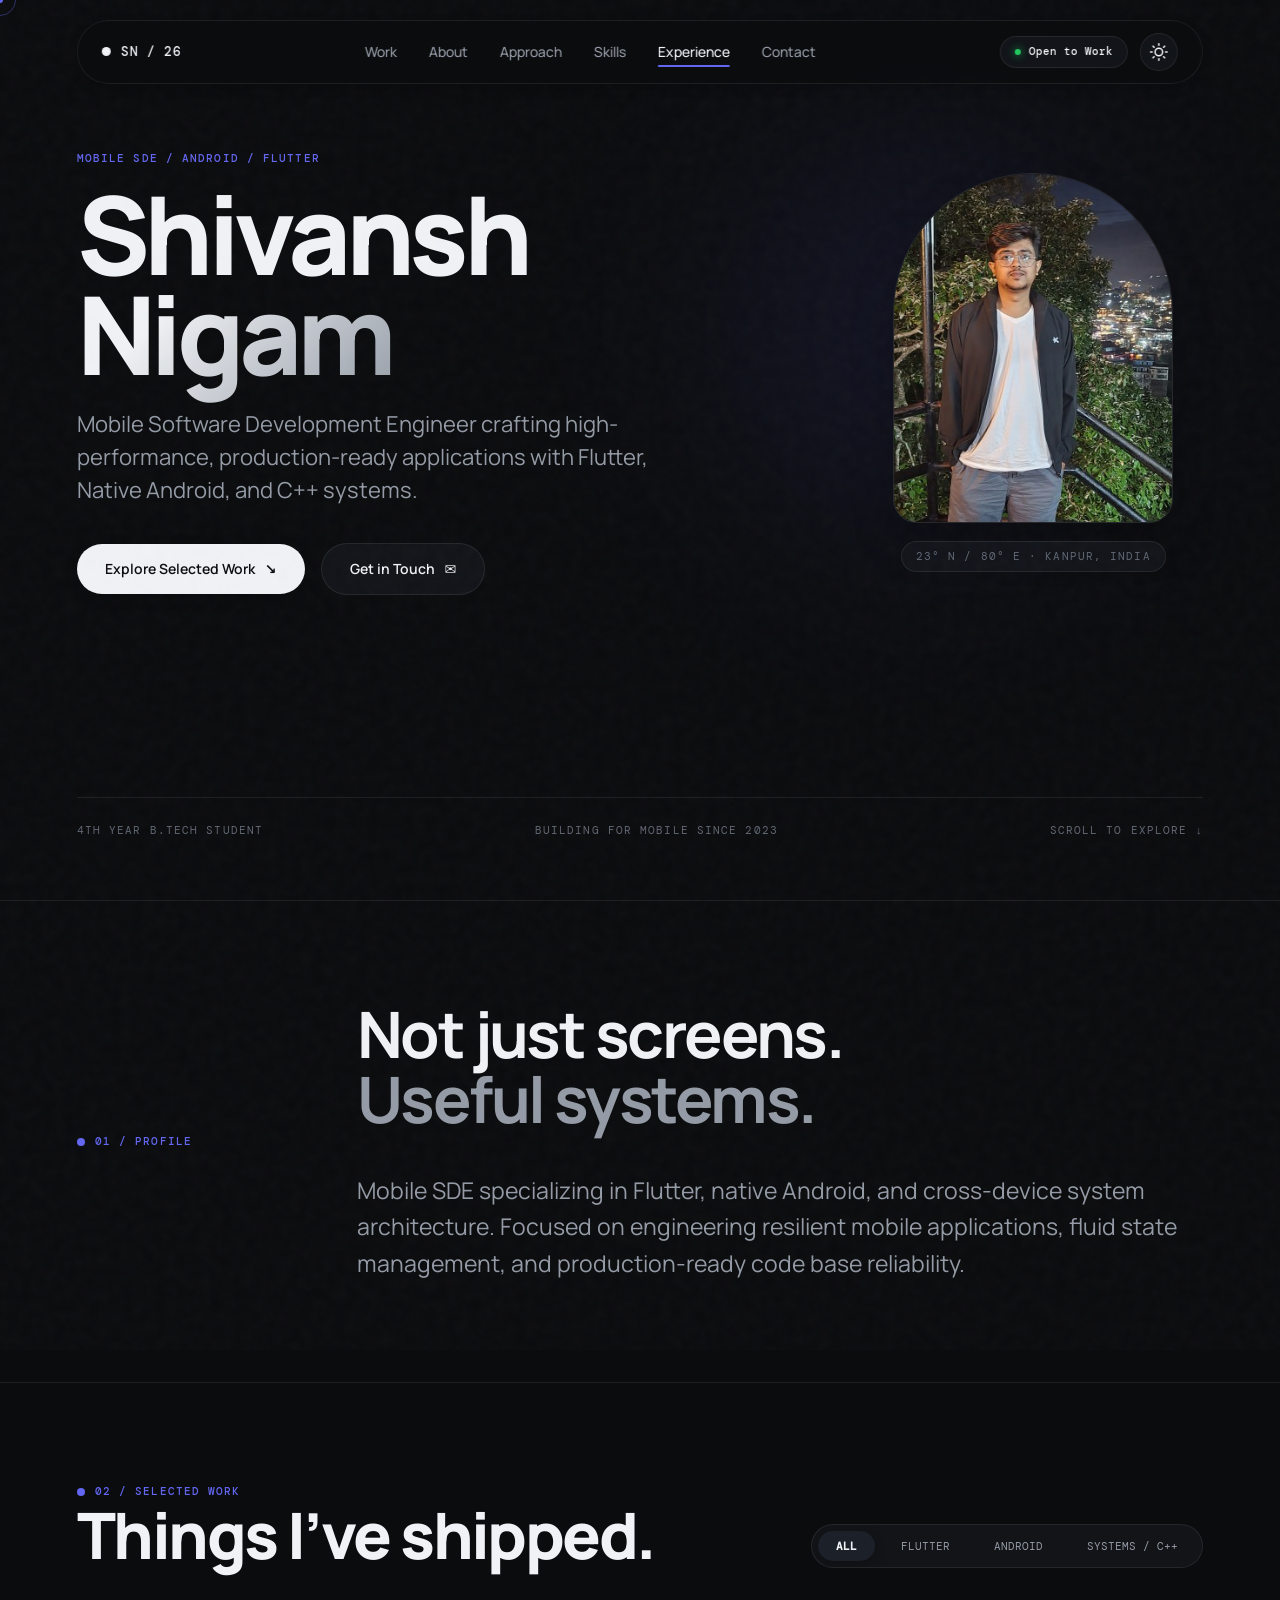
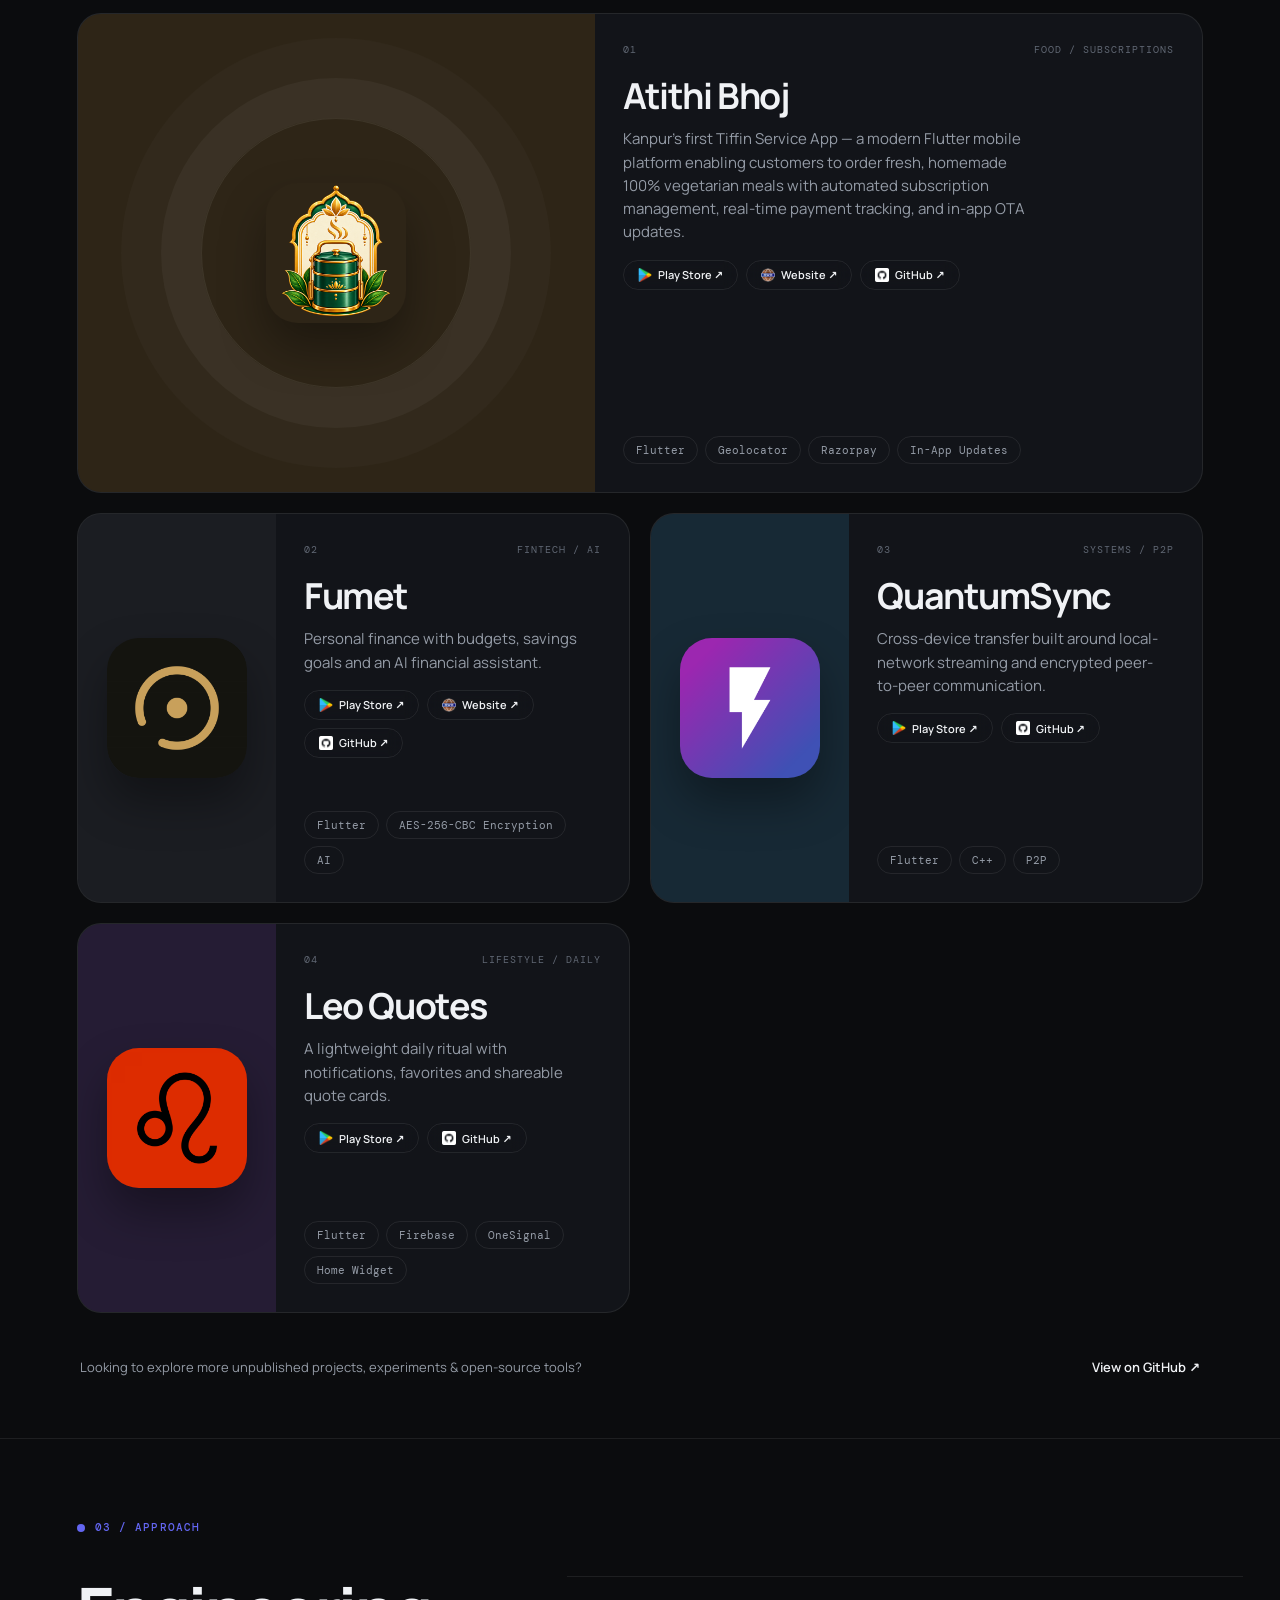
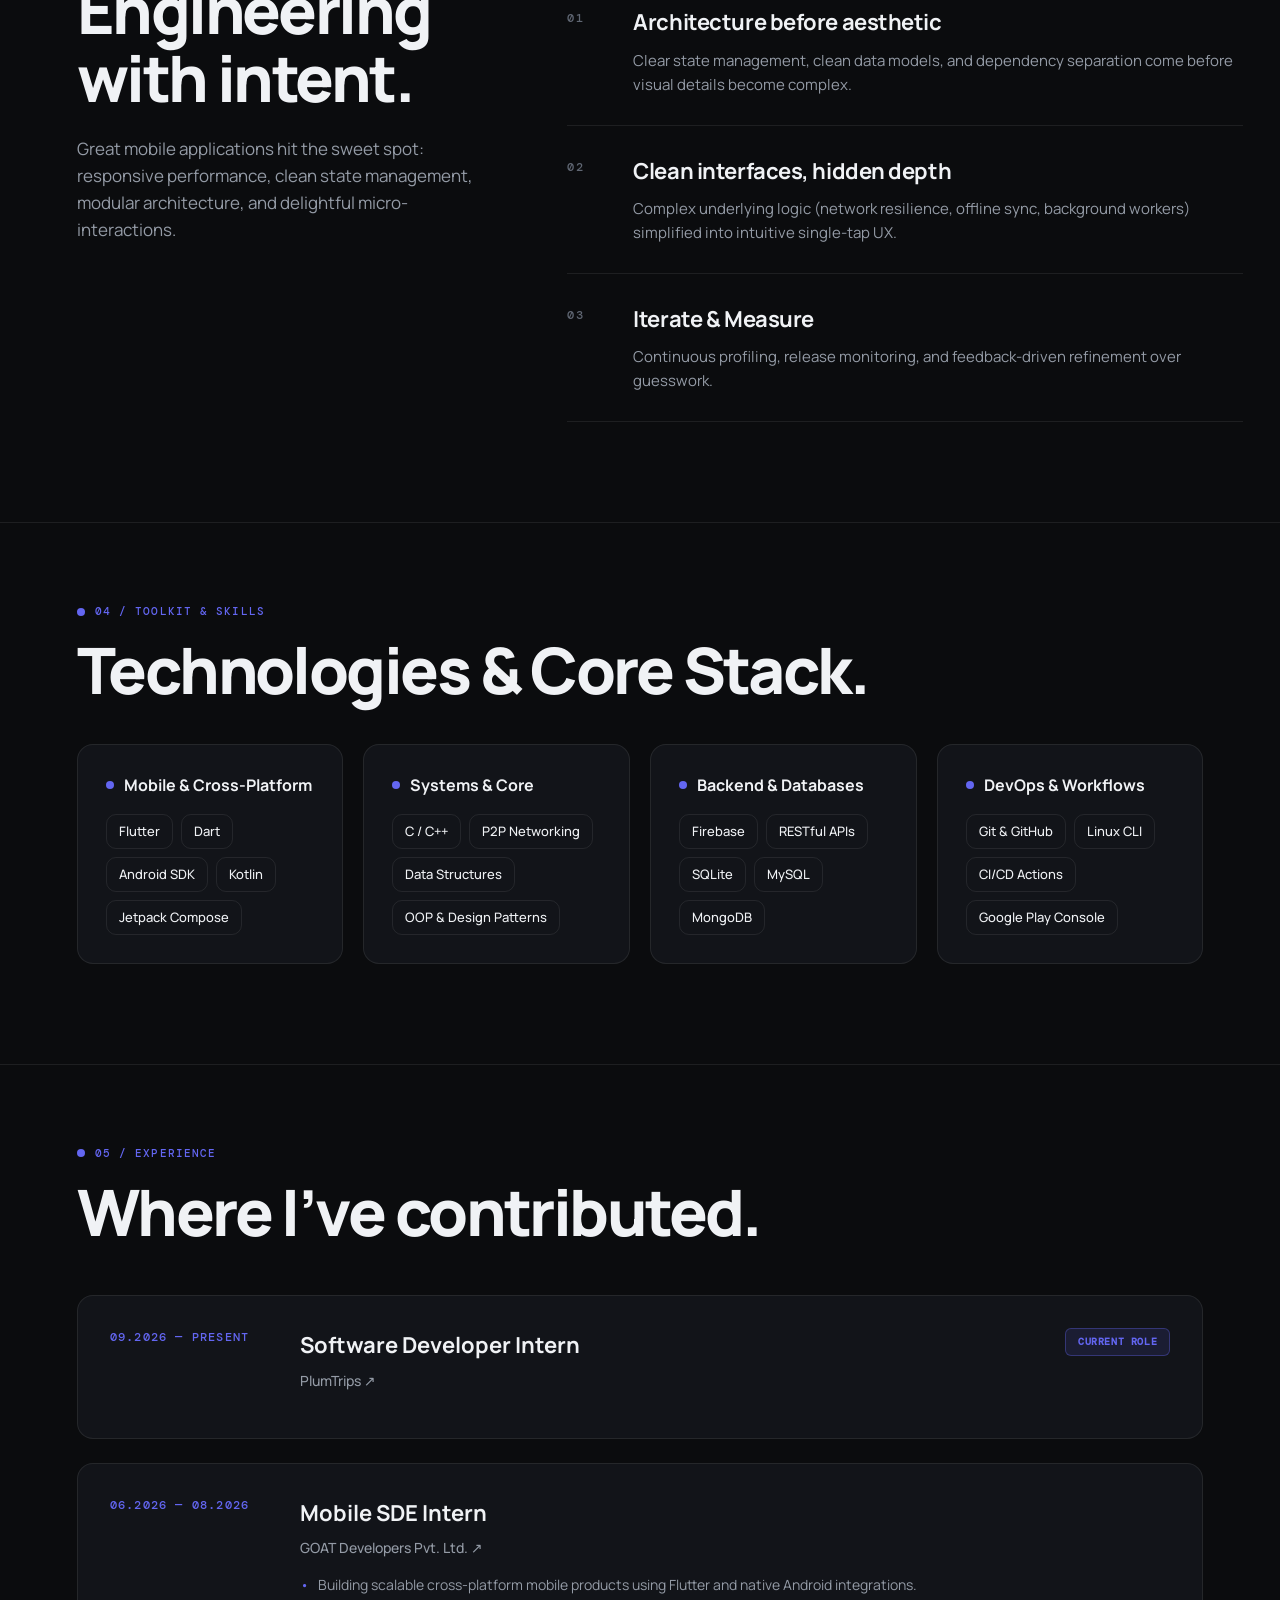
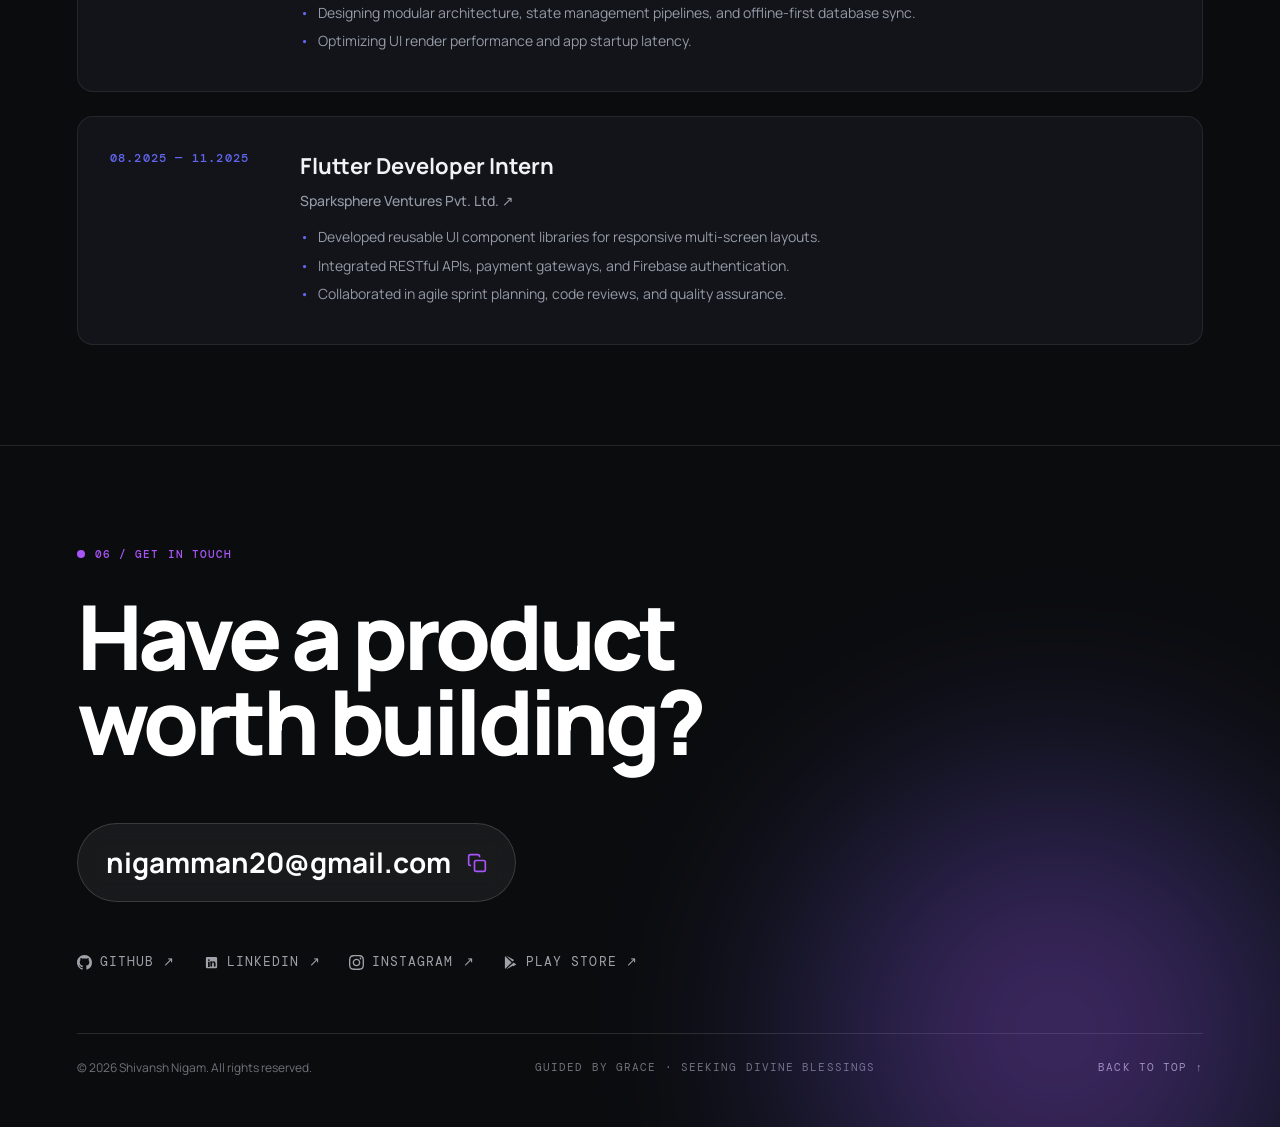
==== commit 69c75f07: "add PlumTrips internship and update experience timeline" ====
--- a/index.html
+++ b/index.html
@@ -169,8 +169,8 @@
               in-app OTA updates.</p>
             <div class="project-actions">
               <a href="https://play.google.com/store/apps/details?id=com.nigamman.atithibhoj" target="_blank"
-                rel="noreferrer" class="project-btn btn-playstore"><img src="assets/icons/playstore (1).png"
-                  alt="Play Store" class="btn-icon" /> Play Store ↗</a>
+                rel="noreferrer" class="project-btn btn-playstore" id="atithiPlayStoreBtn"><img
+                  src="assets/icons/playstore (1).png" alt="Play Store" class="btn-icon" /> Play Store ↗</a>
               <a href="https://nigamman.github.io/atithi-bhoj-website/" target="_blank" rel="noreferrer"
                 class="project-btn btn-demo"><img src="assets/icons/world-wide-web.png" alt="Website"
                   class="btn-icon btn-icon-web" /> Website ↗</a>
@@ -379,9 +379,22 @@
       <div class="timeline">
         <!-- Experience 1 -->
         <div class="timeline-item reveal">
-          <div class="timeline-date mono">06.2026 — PRESENT</div>
+          <div class="timeline-date mono">09.2026 — PRESENT</div>
           <div class="timeline-content">
-            <h3>Mobile SDE</h3>
+            <h3>Software Developer Intern</h3>
+            <div class="timeline-company">
+              <a href="https://www.plumtrips.com/" target="_blank" rel="noreferrer">PlumTrips ↗</a>
+            </div>
+            <ul class="timeline-bullets"> </ul>
+          </div>
+          <span class="status-badge active">CURRENT ROLE</span>
+        </div>
+
+        <!-- Experience 2 -->
+        <div class="timeline-item reveal">
+          <div class="timeline-date mono">06.2026 — 08.2026</div>
+          <div class="timeline-content">
+            <h3>Mobile SDE Intern</h3>
             <div class="timeline-company">
               <a href="https://goatdevelopers.com/" target="_blank" rel="noreferrer">GOAT Developers Pvt. Ltd. ↗</a>
             </div>
@@ -391,10 +404,9 @@
               <li>Optimizing UI render performance and app startup latency.</li>
             </ul>
           </div>
-          <span class="status-badge active">CURRENT ROLE</span>
-        </div>
-
-        <!-- Experience 2 -->
+        </div>
+
+        <!-- Experience 3 -->
         <div class="timeline-item reveal">
           <div class="timeline-date mono">08.2025 — 11.2025</div>
           <div class="timeline-content">
@@ -470,6 +482,35 @@
     </section>
   </main>
 
+  <!-- Closed Testing Notice Modal -->
+  <div class="modal-backdrop" id="closedTestingModal" aria-hidden="true">
+    <div class="modal-card" role="dialog" aria-labelledby="modalTitle" aria-describedby="modalDesc">
+      <button class="modal-close-btn" id="closeModalBtn" aria-label="Close modal">&times;</button>
+
+      <div class="modal-badge mono">
+        <span class="pulse-amber"></span> CLOSED TESTING PHASE
+      </div>
+
+      <h3 class="modal-title" id="modalTitle">Atithi Bhoj is in Closed Testing</h3>
+
+      <p class="modal-body" id="modalDesc">
+        Atithi Bhoj is currently under Google Play Store closed testing. Access is restricted to registered tester
+        accounts. You can explore the live product website or proceed to Google Play Store.
+      </p>
+
+      <div class="modal-actions">
+        <a href="https://play.google.com/store/apps/details?id=com.nigamman.atithibhoj" target="_blank" rel="noreferrer"
+          class="btn btn-primary btn-sm">
+          Proceed to Play Store ↗
+        </a>
+        <a href="https://nigamman.github.io/atithi-bhoj-website/" target="_blank" rel="noreferrer"
+          class="btn btn-secondary btn-sm">
+          Visit Live Website ↗
+        </a>
+      </div>
+    </div>
+  </div>
+
   <!-- Toast Notification Container -->
   <div class="toast-container" id="toastContainer"></div>
 
--- a/styles.css
+++ b/styles.css
@@ -1235,6 +1235,126 @@
   transform: translateY(0);
 }
 
+/* Modal Dialog Component */
+.modal-backdrop {
+  position: fixed;
+  inset: 0;
+  background: rgba(0, 0, 0, 0.75);
+  backdrop-filter: blur(16px);
+  -webkit-backdrop-filter: blur(16px);
+  z-index: 2000;
+  display: flex;
+  align-items: center;
+  justify-content: center;
+  padding: 24px;
+  opacity: 0;
+  pointer-events: none;
+  transition: opacity 0.3s cubic-bezier(0.16, 1, 0.3, 1);
+}
+
+.modal-backdrop.open {
+  opacity: 1;
+  pointer-events: auto;
+}
+
+.modal-card {
+  background: var(--bg-secondary);
+  border: 1px solid var(--border-hover);
+  border-radius: var(--radius-lg);
+  padding: 36px 32px;
+  max-width: 460px;
+  width: 100%;
+  position: relative;
+  box-shadow: var(--shadow-lg);
+  transform: translateY(20px) scale(0.96);
+  transition: transform 0.3s cubic-bezier(0.16, 1, 0.3, 1);
+}
+
+.modal-backdrop.open .modal-card {
+  transform: translateY(0) scale(1);
+}
+
+.modal-close-btn {
+  position: absolute;
+  top: 20px;
+  right: 20px;
+  width: 32px;
+  height: 32px;
+  border-radius: 50%;
+  background: var(--bg-card);
+  border: 1px solid var(--border-color);
+  color: var(--text-muted);
+  font-size: 20px;
+  display: flex;
+  align-items: center;
+  justify-content: center;
+  cursor: pointer;
+  transition: all var(--transition-fast);
+}
+
+.modal-close-btn:hover {
+  color: var(--text-main);
+  background: var(--bg-card-hover);
+  border-color: var(--border-hover);
+}
+
+.modal-badge {
+  display: inline-flex;
+  align-items: center;
+  gap: 8px;
+  padding: 6px 14px;
+  background: rgba(245, 158, 11, 0.12);
+  border: 1px solid rgba(245, 158, 11, 0.3);
+  border-radius: 999px;
+  color: #f59e0b;
+  font-size: 11px;
+  margin-bottom: 20px;
+  font-weight: 500;
+}
+
+.pulse-amber {
+  width: 7px;
+  height: 7px;
+  border-radius: 50%;
+  background-color: #f59e0b;
+  box-shadow: 0 0 8px #f59e0b;
+  animation: pulse-amber 2s infinite;
+}
+
+@keyframes pulse-amber {
+  0% { transform: scale(0.95); box-shadow: 0 0 0 0 rgba(245, 158, 11, 0.5); }
+  70% { transform: scale(1); box-shadow: 0 0 0 6px rgba(245, 158, 11, 0); }
+  100% { transform: scale(0.95); box-shadow: 0 0 0 0 rgba(245, 158, 11, 0); }
+}
+
+.modal-title {
+  font-size: clamp(22px, 3.5vw, 26px);
+  font-weight: 700;
+  color: var(--text-main);
+  margin-bottom: 12px;
+  letter-spacing: -0.03em;
+  line-height: 1.25;
+}
+
+.modal-body {
+  color: var(--text-muted);
+  font-size: 14px;
+  line-height: 1.6;
+  margin-bottom: 28px;
+}
+
+.modal-actions {
+  display: flex;
+  align-items: center;
+  gap: 12px;
+  flex-wrap: wrap;
+}
+
+.btn-sm {
+  padding: 10px 20px;
+  font-size: 12px;
+}
+
 /* Reveal Scroll Animation */
 .reveal {
   opacity: 0;
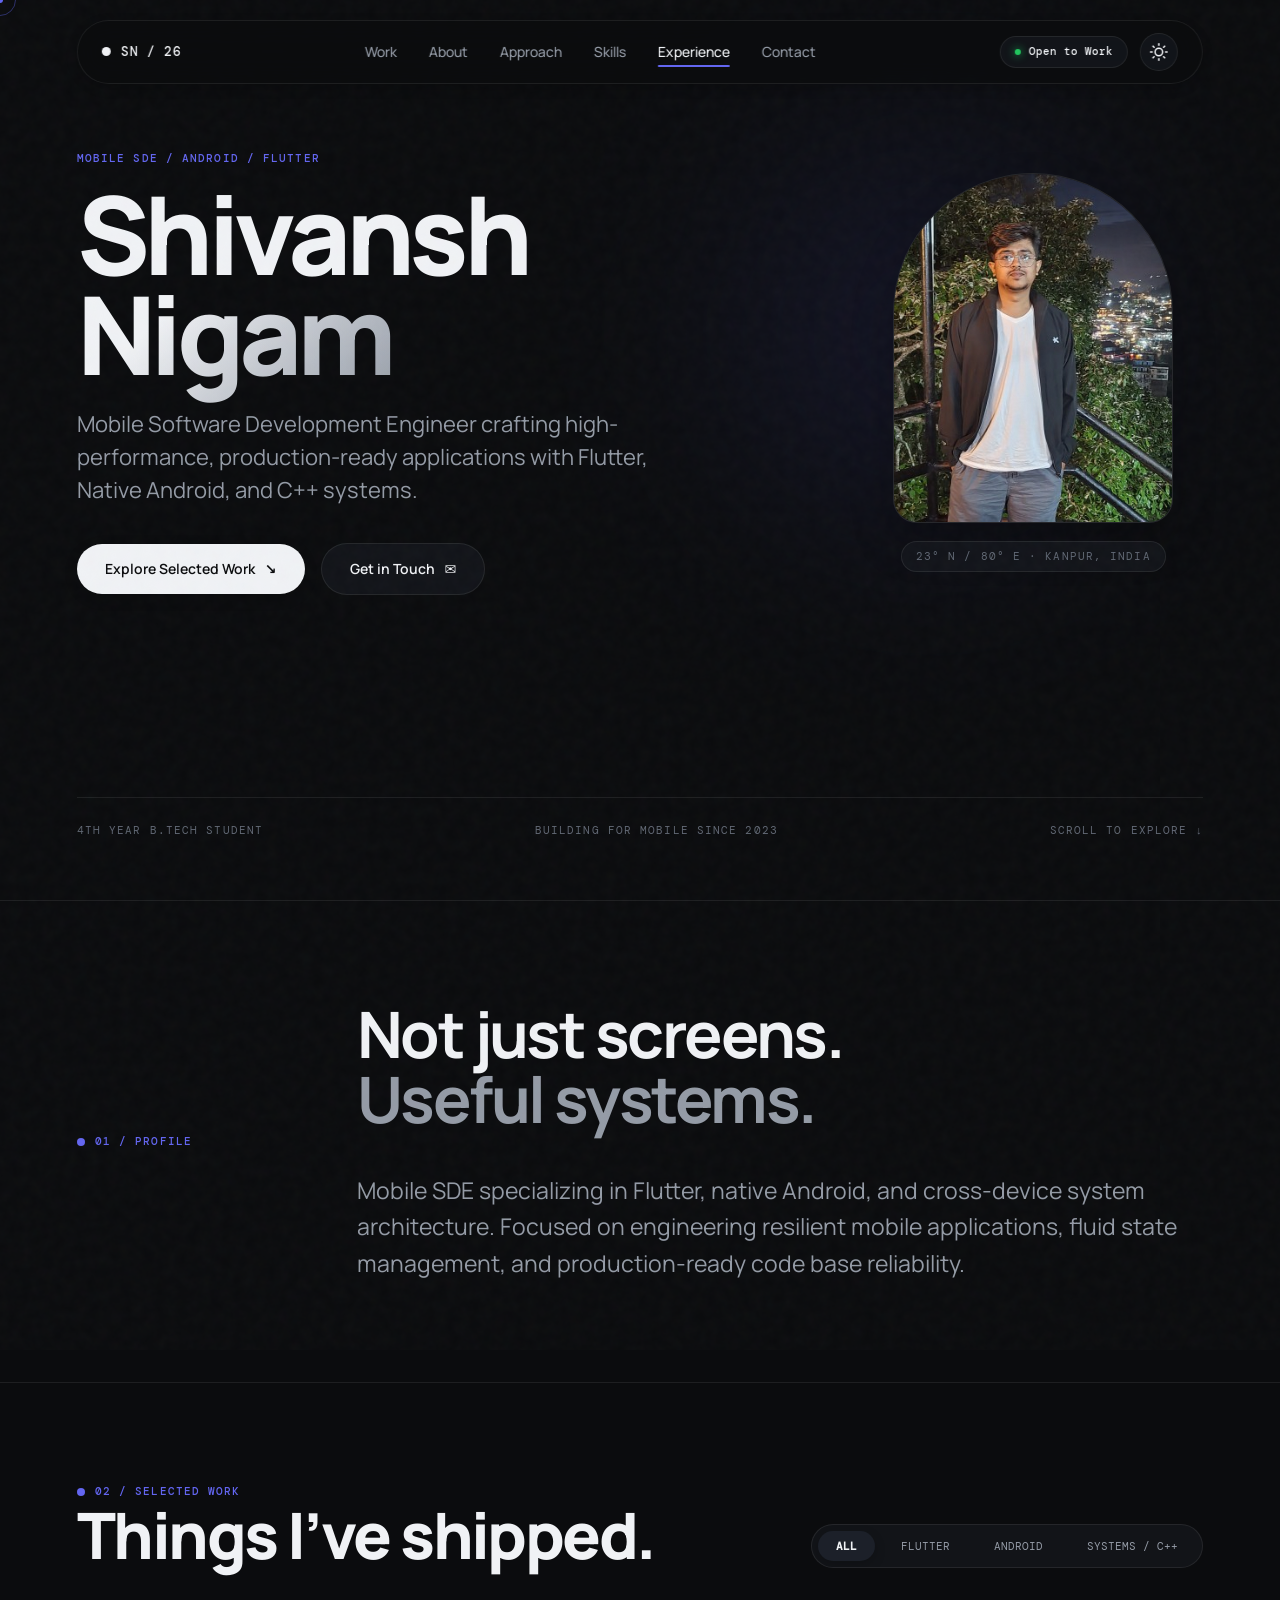
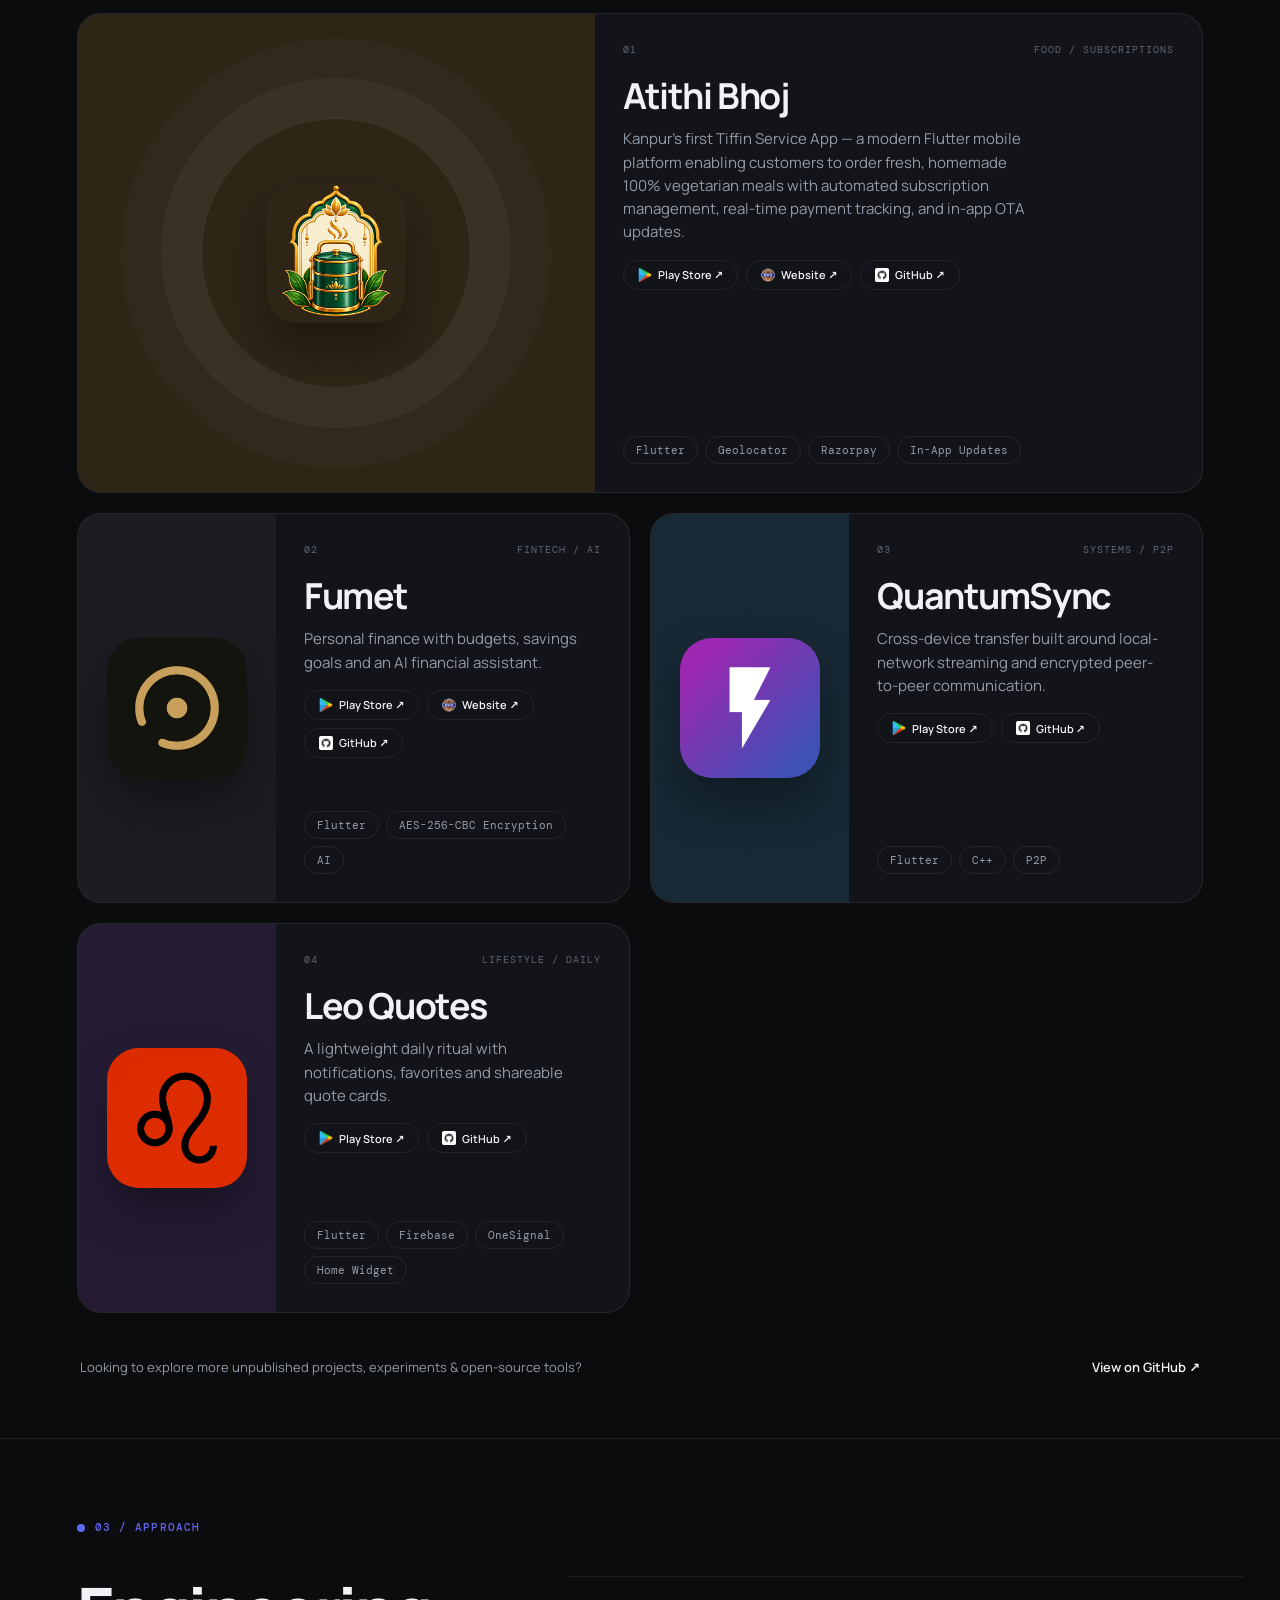
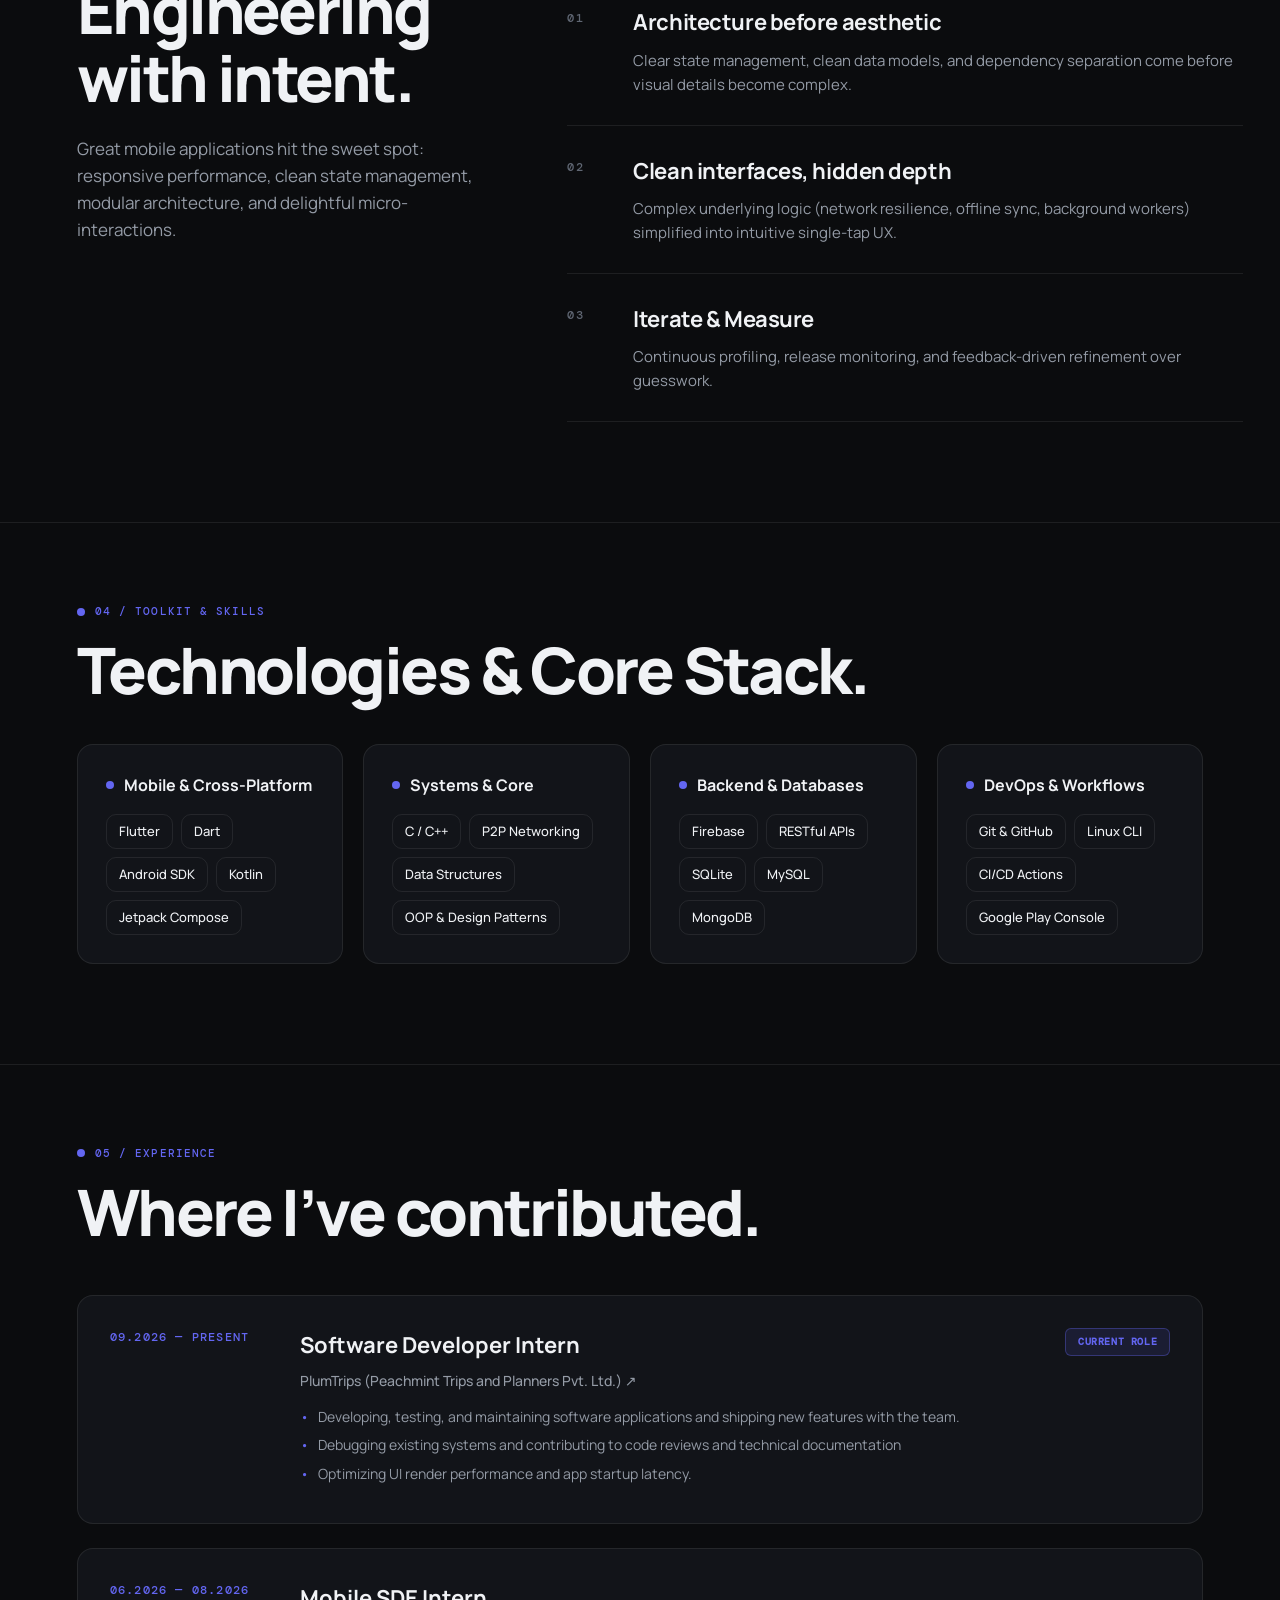
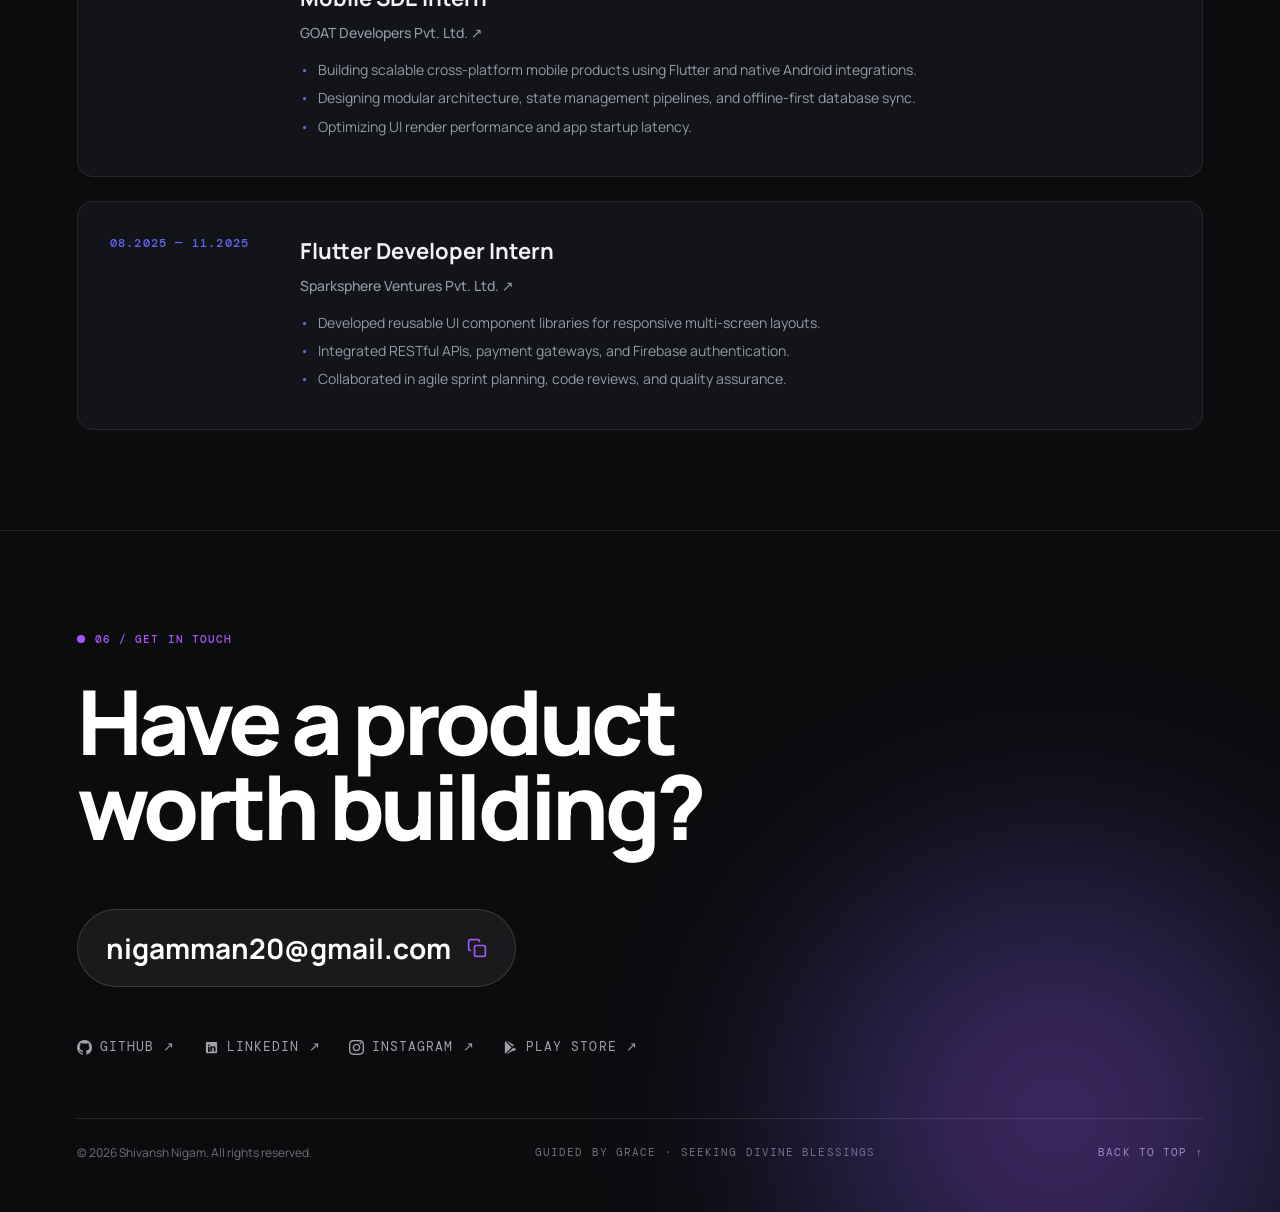
==== commit 0e4434bb: "Enhance internship section with details and responsibilities Updated internship details to include c" ====
--- a/index.html
+++ b/index.html
@@ -383,9 +383,13 @@
           <div class="timeline-content">
             <h3>Software Developer Intern</h3>
             <div class="timeline-company">
-              <a href="https://www.plumtrips.com/" target="_blank" rel="noreferrer">PlumTrips ↗</a>
-            </div>
-            <ul class="timeline-bullets"> </ul>
+              <a href="https://www.plumtrips.com/" target="_blank" rel="noreferrer">PlumTrips (Peachmint Trips and Planners Pvt. Ltd.) ↗</a>
+            </div>
+            <ul class="timeline-bullets">
+              <li>Developing, testing, and maintaining software applications and shipping new features with the team.</li>
+              <li>Debugging existing systems and contributing to code reviews and technical documentation</li>
+              <li>Optimizing UI render performance and app startup latency.</li>
+            </ul>
           </div>
           <span class="status-badge active">CURRENT ROLE</span>
         </div>
@@ -521,4 +525,4 @@
   <script src="script.js"></script>
 </body>
 
-</html>+</html>
